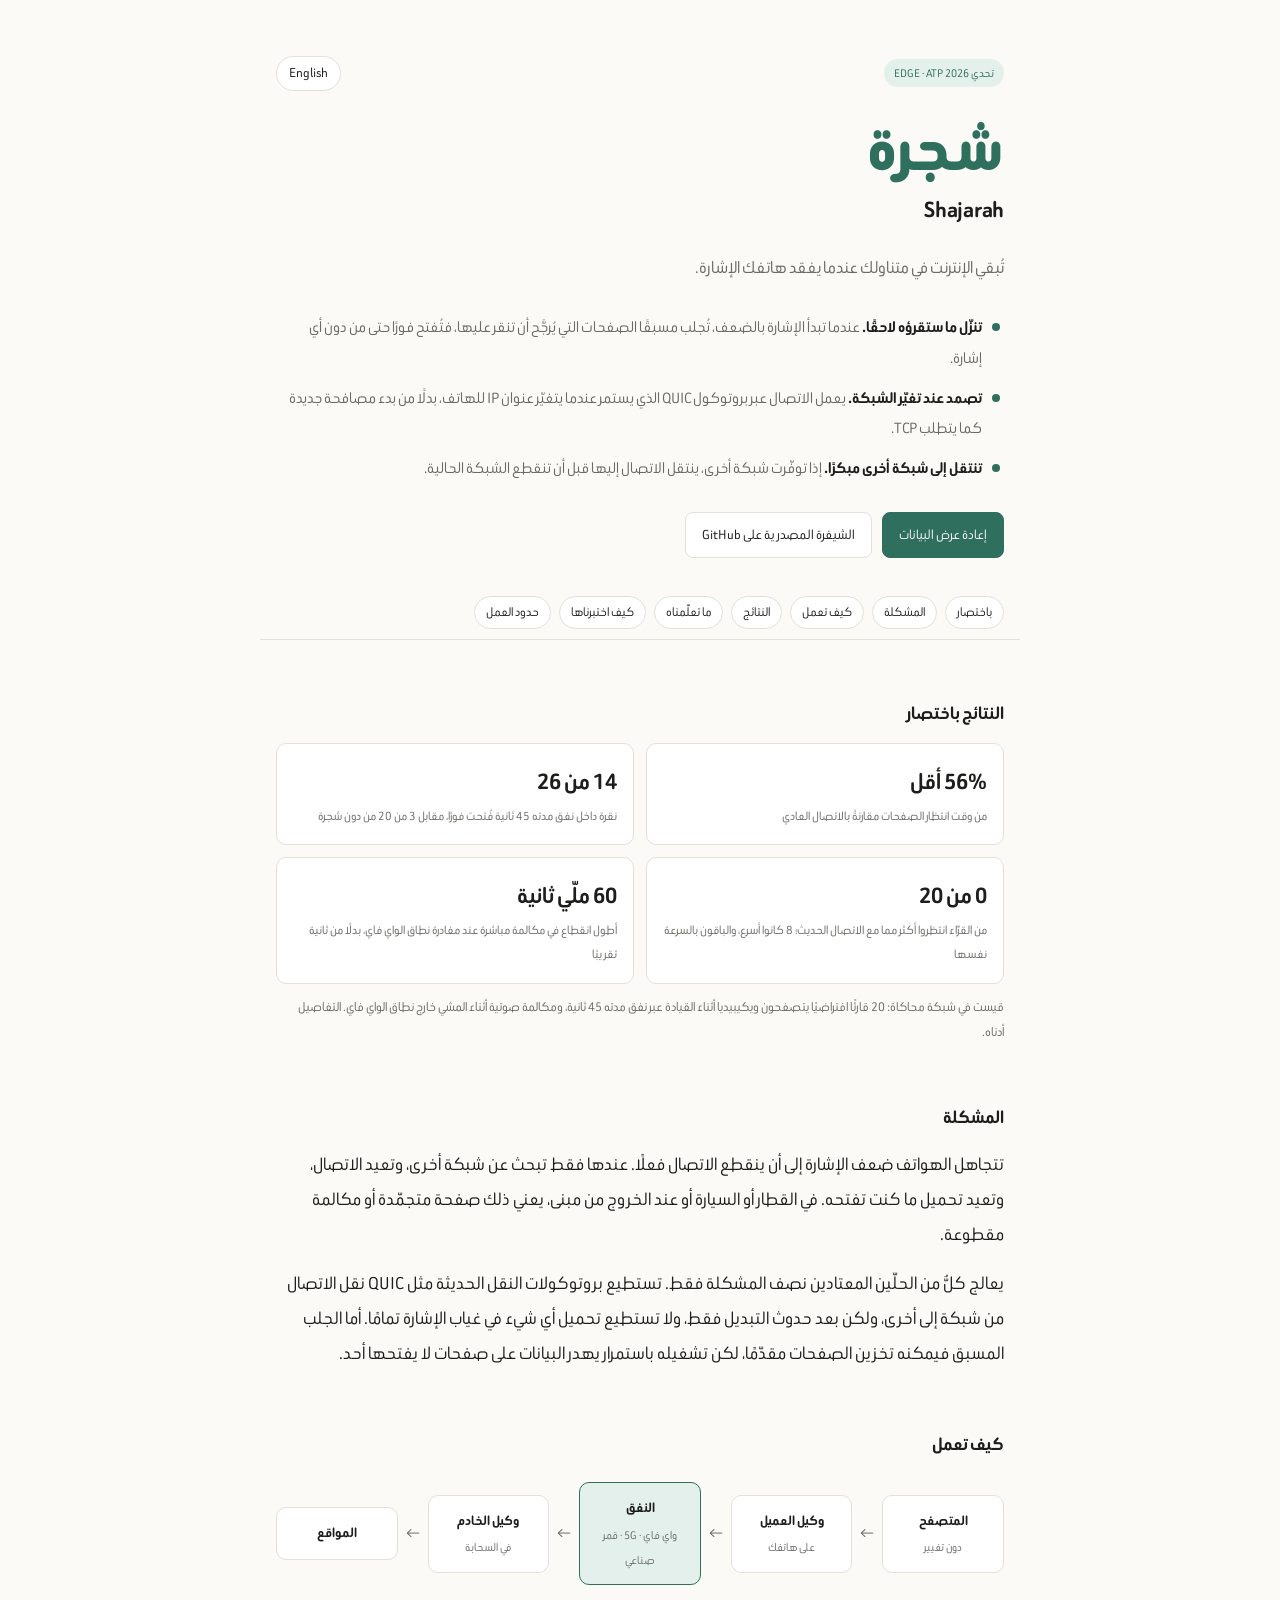
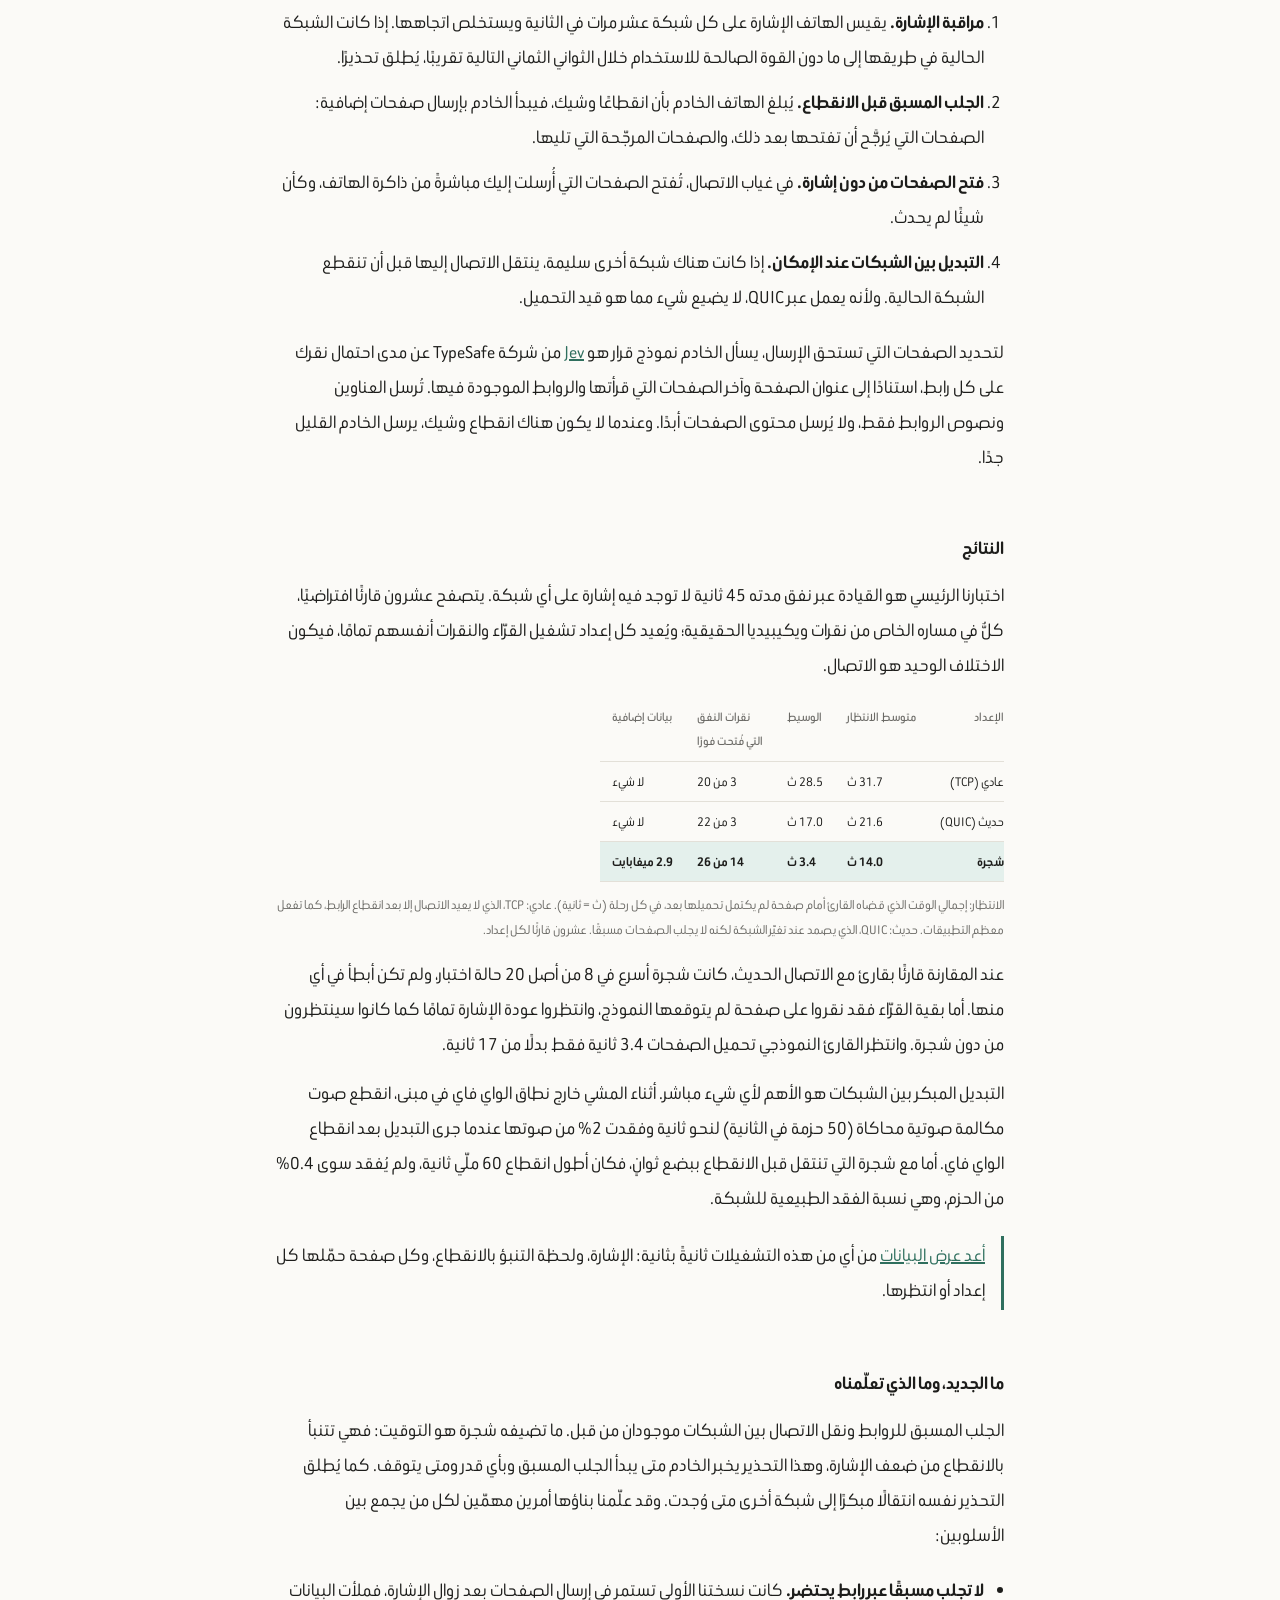
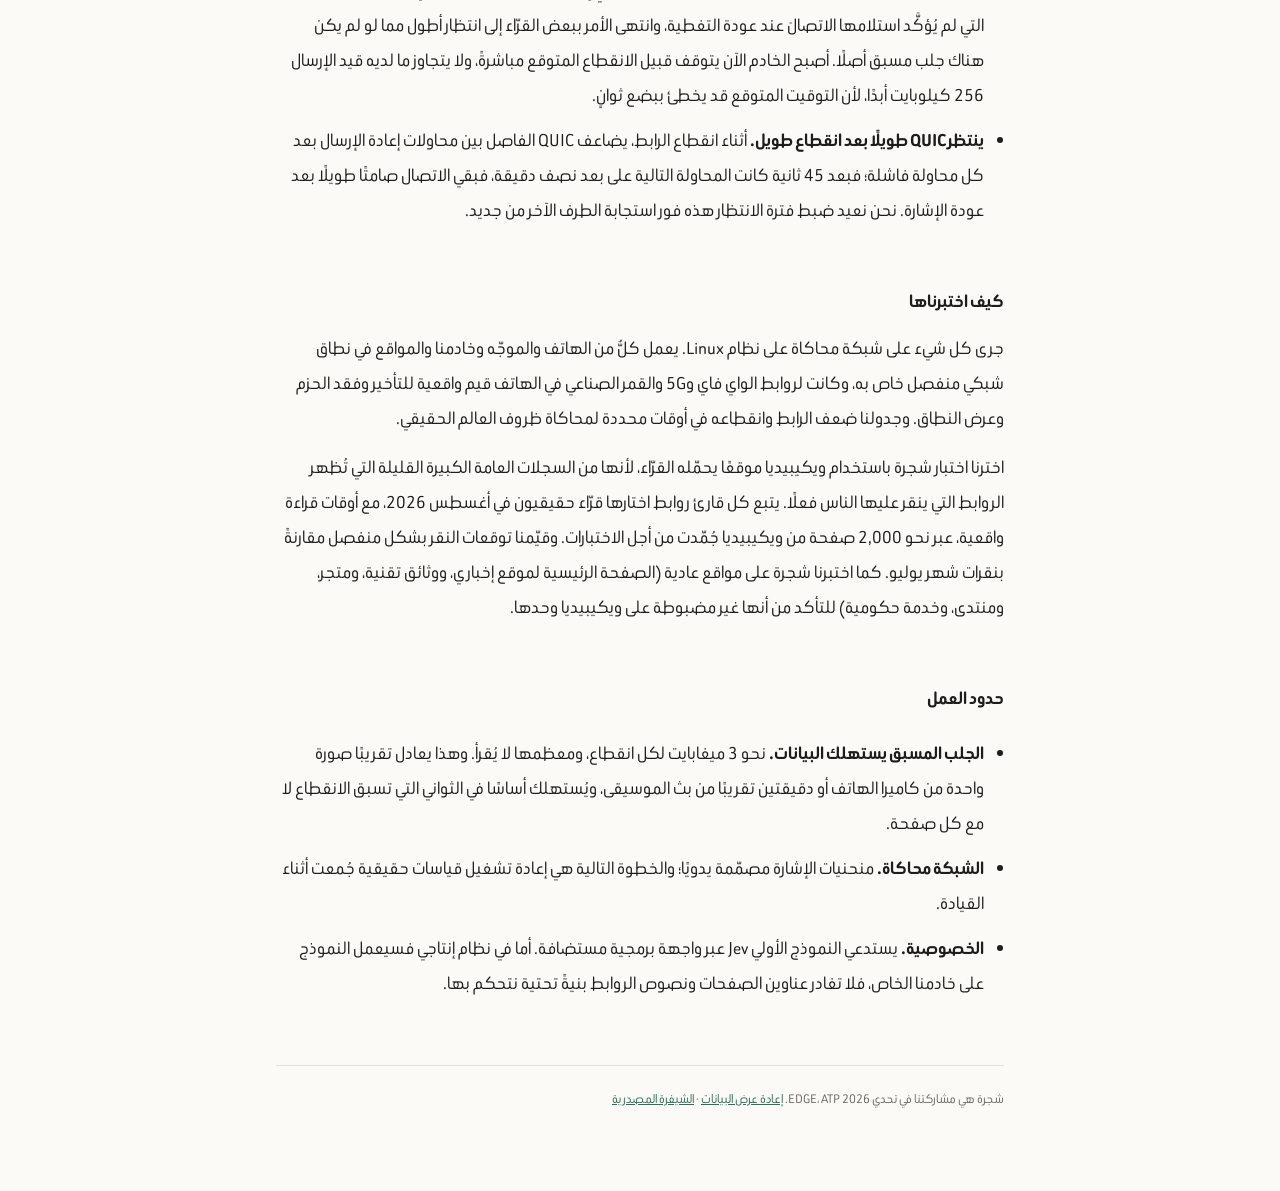
==== site/ar.html @ 7cc65a37 "Arabic site, five curated replay tests, clearer and steadier replay - Beiruti (Google Fonts) for the" ====
<!doctype html>
<html lang="ar" dir="rtl">
<head>
  <meta charset="utf-8">
  <meta name="viewport" content="width=device-width, initial-scale=1">
  <title>شجرة · Shajarah</title>
  <link rel="preconnect" href="https://fonts.googleapis.com">
  <link rel="preconnect" href="https://fonts.gstatic.com" crossorigin>
  <link href="https://fonts.googleapis.com/css2?family=Beiruti:wght@400;600;800&display=swap" rel="stylesheet">
  <link rel="alternate" hreflang="en" href="index.html">
  <meta name="description" content="تتنبأ شجرة بانقطاع الشبكة من ضعف الإشارة، وتنزّل مسبقًا الصفحات التي يُرجَّح أن تفتحها، فيستمر التصفح من دون إشارة. تحدي EDGE، ATP 2026.">
  <style>
    :root {
      color-scheme: light;
      --bg: #fbfaf7;
      --fg: #1d1d1b;
      --muted: #6b6a66;
      --line: #e3e0d8;
      --card: #ffffff;
      --accent: #2f6f5e;
      --accent-soft: #e4f0ec;
    }
    @media (prefers-color-scheme: dark) {
      :root {
        color-scheme: dark;
        --bg: #161615;
        --fg: #ecebe6;
        --muted: #9d9b94;
        --line: #2e2d2a;
        --card: #1f1f1d;
        --accent: #7cc4ad;
        --accent-soft: #1f302b;
      }
    }
    * { box-sizing: border-box; }
    body {
      margin: 0;
      background: var(--bg);
      color: var(--fg);
      font: 20px/1.75 "Beiruti", "Noto Naskh Arabic", system-ui, sans-serif;
    }
    main { max-width: 760px; margin: 0 auto; padding: 56px 16px 80px; }
    h1 { font-size: 2.4rem; line-height: 1.15; margin: 0 0 12px; letter-spacing: -0.02em; }
    h1.wordmark { font-family: "Beiruti", "Noto Naskh Arabic", "Segoe UI", sans-serif; font-weight: 800;
                  font-size: 4.4rem; line-height: 1.1; letter-spacing: 0; margin: 0; color: var(--accent);
                  text-align: start; }
    .topbar { display: flex; justify-content: space-between; align-items: center; gap: 12px; margin-bottom: 20px; }
    .topbar .tag { margin-bottom: 0; }
    .lang { font-size: 0.95rem; text-decoration: none; border: 1px solid var(--line); border-radius: 999px;
            padding: 3px 12px; color: var(--fg); background: var(--card); }
    .lang:lang(ar) { font-family: "Beiruti", "Noto Naskh Arabic", sans-serif; font-size: 1.05rem; }
    .subtitle { font-size: 1.6rem; font-weight: 650; letter-spacing: -0.01em; margin: 0 0 18px; }
    ul.key { list-style: none; padding: 0; margin: 0 0 28px; }
    ul.key li { position: relative; padding-inline-start: 22px; margin-bottom: 10px; color: var(--muted); font-size: 1.08rem; }
    ul.key li::before { content: ""; position: absolute; inset-inline-start: 4px; top: 0.62em; width: 8px; height: 8px;
                        border-radius: 50%; background: var(--accent); }
    ul.key b { color: var(--fg); }
    h2 { font-size: 1.25rem; margin: 56px 0 12px; }
    p { margin: 0 0 14px; }
    .lede { font-size: 1.2rem; color: var(--muted); margin-bottom: 28px; }
    .tag { display: inline-block; font-size: 0.8rem; color: var(--accent); background: var(--accent-soft);
           padding: 3px 10px; border-radius: 999px; margin-bottom: 20px; }
    a { color: var(--accent); }
    .links { display: flex; flex-wrap: wrap; gap: 10px; }
    .btn { display: inline-block; padding: 9px 16px; border-radius: 8px; border: 1px solid var(--line);
           background: var(--card); color: var(--fg); text-decoration: none; font-size: 0.95rem; }
    .btn.primary { background: var(--accent); border-color: var(--accent); color: var(--bg); }

    /* How it works: a row of boxes that stacks on phones */
    .flow { display: flex; align-items: center; gap: 8px; margin: 20px 0 8px; }
    .node { flex: 1; background: var(--card); border: 1px solid var(--line); border-radius: 10px;
            padding: 12px; text-align: center; font-size: 0.9rem; }
    .node b { display: block; font-size: 0.95rem; }
    .node span { color: var(--muted); font-size: 0.8rem; }
    .node.tunnel { border-color: var(--accent); background: var(--accent-soft); }
    .arrow { color: var(--muted); }
    @media (max-width: 600px) {
      .flow { flex-direction: column; align-items: stretch; }
      .arrow { text-align: center; transform: rotate(90deg); }
    }

    ol.steps { padding-inline-start: 20px; }
    ol.steps li { margin-bottom: 10px; }

    figure { margin: 20px 0; }
    figure img, video { width: 100%; border-radius: 10px; border: 1px solid var(--line); }
    figcaption { color: var(--muted); font-size: 0.9rem; margin-top: 6px; }
    .grid { display: grid; grid-template-columns: repeat(auto-fit, minmax(280px, 1fr)); gap: 12px; }
    .stat { background: var(--card); border: 1px solid var(--line); border-radius: 10px; padding: 16px; }
    .stat .num { font-size: 1.6rem; font-weight: 650; }
    .stat .label { color: var(--muted); font-size: 0.85rem; }
    .stat .num { font-variant-numeric: tabular-nums; }
    .caption { color: var(--muted); font-size: 0.9rem; margin-top: 10px; }
    .table-wrap { overflow-x: auto; margin: 16px 0 6px; }
    table { border-collapse: collapse; width: auto; font-size: 0.9rem; font-variant-numeric: tabular-nums; }
    th, td { text-align: start; padding: 7px 12px; border-bottom: 1px solid var(--line); vertical-align: top; }
    th:first-child, td:first-child { padding-inline-start: 0; }
    th { color: var(--muted); font-weight: 500; font-size: 0.85rem; }
    td.num, th.num { text-align: end; white-space: nowrap; }
    tr.ours td { font-weight: 650; background: var(--accent-soft); }
    ul.points { padding-inline-start: 20px; }
    ul.points li { margin-bottom: 10px; }
    .callout { border-inline-start: 3px solid var(--accent); padding-block: 2px; padding-inline: 16px 0; margin: 20px 0; }
    /* Section links: stick to the top while scrolling. */
    nav.toc { position: sticky; top: env(safe-area-inset-top, 0px); z-index: 5; background: var(--bg);
              margin: 28px -16px 0; padding: 10px 16px; border-bottom: 1px solid var(--line);
              display: flex; flex-wrap: wrap; gap: 6px 8px; font-size: 0.88rem; }
    nav.toc a { text-decoration: none; color: var(--fg); border: 1px solid var(--line); border-radius: 999px;
                padding: 3px 11px; background: var(--card); white-space: nowrap; }
    nav.toc a:hover { border-color: var(--accent); color: var(--accent); }
    h2 { scroll-margin-top: 110px; }
    footer { margin-top: 64px; padding-top: 20px; border-top: 1px solid var(--line);
             color: var(--muted); font-size: 0.9rem; }
  </style>
</head>
<body>
<main>
  <div class="topbar">
    <span class="tag">تحدي EDGE · ATP 2026</span>
    <a class="lang" href="index.html" lang="en" hreflang="en">English</a>
  </div>
  <h1 class="wordmark">شجرة</h1>
  <p class="subtitle"><span lang="en" dir="ltr">Shajarah</span></p>
  <p class="lede">تُبقي الإنترنت في متناولك عندما يفقد هاتفك الإشارة.</p>
  <ul class="key">
    <li><b>تنزّل ما ستقرؤه لاحقًا.</b> عندما تبدأ الإشارة بالضعف، تُجلب مسبقًا الصفحات التي يُرجَّح أن تنقر عليها، فتُفتح فورًا حتى من دون أي إشارة.</li>
    <li><b>تصمد عند تغيّر الشبكة.</b> يعمل الاتصال عبر بروتوكول QUIC الذي يستمر عندما يتغيّر عنوان IP للهاتف، بدلًا من بدء مصافحة جديدة كما يتطلب TCP.</li>
    <li><b>تنتقل إلى شبكة أخرى مبكرًا.</b> إذا توفّرت شبكة أخرى، ينتقل الاتصال إليها قبل أن تنقطع الشبكة الحالية.</li>
  </ul>
  <div class="links">
    <a class="btn primary" href="replay-ar.html">إعادة عرض البيانات</a>
    <a class="btn" href="https://github.com/a-meriac/Shajarah">الشيفرة المصدرية على GitHub</a>
  </div>
  <nav class="toc" aria-label="أقسام الصفحة">
    <a href="#glance">باختصار</a>
    <a href="#problem">المشكلة</a>
    <a href="#how">كيف تعمل</a>
    <a href="#results">النتائج</a>
    <a href="#learned">ما تعلّمناه</a>
    <a href="#testing">كيف اختبرناها</a>
    <a href="#limits">حدود العمل</a>
  </nav>

  <h2 id="glance">النتائج باختصار</h2>
  <div class="grid">
    <div class="stat"><div class="num">56% أقل</div><div class="label">من وقت انتظار الصفحات مقارنةً بالاتصال العادي</div></div>
    <div class="stat"><div class="num">14 من 26</div><div class="label">نقرة داخل نفق مدته 45 ثانية فُتحت فورًا، مقابل 3 من 20 من دون شجرة</div></div>
    <div class="stat"><div class="num">0 من 20</div><div class="label">من القرّاء انتظروا أكثر مما مع الاتصال الحديث؛ 8 كانوا أسرع، والباقون بالسرعة نفسها</div></div>
    <div class="stat"><div class="num">60 ملّي ثانية</div><div class="label">أطول انقطاع في مكالمة مباشرة عند مغادرة نطاق الواي فاي، بدلًا من ثانية تقريبًا</div></div>
  </div>
  <p class="caption">
    قيست في شبكة محاكاة: 20 قارئًا افتراضيًا يتصفحون ويكيبيديا أثناء القيادة عبر نفق مدته 45 ثانية،
    ومكالمة صوتية أثناء المشي خارج نطاق الواي فاي. التفاصيل أدناه.
  </p>

  <h2 id="problem">المشكلة</h2>
  <p>
    تتجاهل الهواتف ضعف الإشارة إلى أن ينقطع الاتصال فعلًا. عندها فقط تبحث عن شبكة أخرى، وتعيد
    الاتصال، وتعيد تحميل ما كنت تفتحه. في القطار أو السيارة أو عند الخروج من مبنى، يعني ذلك صفحة
    متجمّدة أو مكالمة مقطوعة.
  </p>
  <p>
    يعالج كلٌّ من الحلّين المعتادين نصف المشكلة فقط. تستطيع بروتوكولات النقل الحديثة مثل QUIC نقل
    الاتصال من شبكة إلى أخرى، ولكن بعد حدوث التبديل فقط، ولا تستطيع تحميل أي شيء في غياب الإشارة
    تمامًا. أما الجلب المسبق فيمكنه تخزين الصفحات مقدّمًا، لكن تشغيله باستمرار يهدر البيانات على
    صفحات لا يفتحها أحد.
  </p>

  <h2 id="how">كيف تعمل</h2>
  <div class="flow" aria-label="من المتصفح إلى وكيل العميل، عبر نفق فوق الواي فاي أو 5G أو القمر الصناعي، إلى وكيل الخادم، ثم إلى المواقع">
    <div class="node"><b>المتصفح</b><span>دون تغيير</span></div>
    <div class="arrow">←</div>
    <div class="node"><b>وكيل العميل</b><span>على هاتفك</span></div>
    <div class="arrow">←</div>
    <div class="node tunnel"><b>النفق</b><span>واي فاي · 5G · قمر صناعي</span></div>
    <div class="arrow">←</div>
    <div class="node"><b>وكيل الخادم</b><span>في السحابة</span></div>
    <div class="arrow">←</div>
    <div class="node"><b>المواقع</b></div>
  </div>
  <ol class="steps">
    <li><b>مراقبة الإشارة.</b> يقيس الهاتف الإشارة على كل شبكة عشر مرات في الثانية ويستخلص اتجاهها. إذا كانت الشبكة الحالية في طريقها إلى ما دون القوة الصالحة للاستخدام خلال الثواني الثماني التالية تقريبًا، يُطلق تحذيرًا.</li>
    <li><b>الجلب المسبق قبل الانقطاع.</b> يُبلغ الهاتف الخادم بأن انقطاعًا وشيك، فيبدأ الخادم بإرسال صفحات إضافية: الصفحات التي يُرجَّح أن تفتحها بعد ذلك، والصفحات المرجّحة التي تليها.</li>
    <li><b>فتح الصفحات من دون إشارة.</b> في غياب الاتصال، تُفتح الصفحات التي أُرسلت إليك مباشرةً من ذاكرة الهاتف، وكأن شيئًا لم يحدث.</li>
    <li><b>التبديل بين الشبكات عند الإمكان.</b> إذا كانت هناك شبكة أخرى سليمة، ينتقل الاتصال إليها قبل أن تنقطع الشبكة الحالية. ولأنه يعمل عبر QUIC، لا يضيع شيء مما هو قيد التحميل.</li>
  </ol>
  <p>
    لتحديد الصفحات التي تستحق الإرسال، يسأل الخادم نموذج قرار هو
    <a href="https://openrouter.ai/docs/guides/community/jev">Jev</a> من شركة TypeSafe عن مدى
    احتمال نقرك على كل رابط، استنادًا إلى عنوان الصفحة وآخر الصفحات التي قرأتها والروابط الموجودة
    فيها. تُرسل العناوين ونصوص الروابط فقط، ولا يُرسل محتوى الصفحات أبدًا. وعندما لا يكون هناك
    انقطاع وشيك، يرسل الخادم القليل جدًا.
  </p>

  <h2 id="results">النتائج</h2>
  <p>
    اختبارنا الرئيسي هو القيادة عبر نفق مدته 45 ثانية لا توجد فيه إشارة على أي شبكة. يتصفح عشرون
    قارئًا افتراضيًا، كلٌّ في مساره الخاص من نقرات ويكيبيديا الحقيقية؛ ويُعيد كل إعداد تشغيل القرّاء
    والنقرات أنفسهم تمامًا، فيكون الاختلاف الوحيد هو الاتصال.
  </p>
  <div class="table-wrap">
    <table>
      <thead>
        <tr><th>الإعداد</th><th class="num">متوسط الانتظار</th><th class="num">الوسيط</th><th class="num">نقرات النفق<br>التي فُتحت فورًا</th><th class="num">بيانات إضافية</th></tr>
      </thead>
      <tbody>
        <tr><td>عادي (TCP)</td><td class="num">31.7 ث</td><td class="num">28.5 ث</td><td class="num">3 من 20</td><td class="num">لا شيء</td></tr>
        <tr><td>حديث (QUIC)</td><td class="num">21.6 ث</td><td class="num">17.0 ث</td><td class="num">3 من 22</td><td class="num">لا شيء</td></tr>
        <tr class="ours"><td>شجرة</td><td class="num">14.0 ث</td><td class="num">3.4 ث</td><td class="num">14 من 26</td><td class="num">2.9 ميغابايت</td></tr>
      </tbody>
    </table>
  </div>
  <p class="caption">
    الانتظار: إجمالي الوقت الذي قضاه القارئ أمام صفحة لم يكتمل تحميلها بعد، في كل رحلة (ث = ثانية).
    عادي: TCP، الذي لا يعيد الاتصال إلا بعد انقطاع الرابط، كما تفعل معظم التطبيقات. حديث: QUIC،
    الذي يصمد عند تغيّر الشبكة لكنه لا يجلب الصفحات مسبقًا. عشرون قارئًا لكل إعداد.
  </p>
  <p>
    عند المقارنة قارئًا بقارئ مع الاتصال الحديث، كانت شجرة أسرع في 8 من أصل 20 حالة اختبار، ولم
    تكن أبطأ في أي منها. أما بقية القرّاء فقد نقروا على صفحة لم يتوقعها النموذج، وانتظروا عودة
    الإشارة تمامًا كما كانوا سينتظرون من دون شجرة. وانتظر القارئ النموذجي تحميل الصفحات 3.4 ثانية
    فقط بدلًا من 17 ثانية.
  </p>
  <p>
    التبديل المبكر بين الشبكات هو الأهم لأي شيء مباشر. أثناء المشي خارج نطاق الواي فاي في مبنى،
    انقطع صوت مكالمة صوتية محاكاة (50 حزمة في الثانية) لنحو ثانية وفقدت 2% من صوتها عندما جرى
    التبديل بعد انقطاع الواي فاي. أما مع شجرة التي تنتقل قبل الانقطاع ببضع ثوانٍ، فكان أطول انقطاع
    60 ملّي ثانية، ولم يُفقد سوى 0.4% من الحزم، وهي نسبة الفقد الطبيعية للشبكة.
  </p>
  <p class="callout">
    <a href="replay-ar.html">أعد عرض البيانات</a> من أي من هذه التشغيلات ثانيةً بثانية: الإشارة،
    ولحظة التنبؤ بالانقطاع، وكل صفحة حمّلها كل إعداد أو انتظرها.
  </p>

  <h2 id="learned">ما الجديد، وما الذي تعلّمناه</h2>
  <p>
    الجلب المسبق للروابط ونقل الاتصال بين الشبكات موجودان من قبل. ما تضيفه شجرة هو التوقيت: فهي
    تتنبأ بالانقطاع من ضعف الإشارة، وهذا التحذير يخبر الخادم متى يبدأ الجلب المسبق وبأي قدر ومتى
    يتوقف. كما يُطلق التحذير نفسه انتقالًا مبكرًا إلى شبكة أخرى متى وُجدت. وقد علّمنا بناؤها أمرين
    مهمّين لكل من يجمع بين الأسلوبين:
  </p>
  <ul class="points">
    <li><b>لا تجلب مسبقًا عبر رابط يحتضر.</b> كانت نسختنا الأولى تستمر في إرسال الصفحات بعد زوال الإشارة، فملأت البيانات التي لم يُؤكَّد استلامها الاتصالَ عند عودة التغطية، وانتهى الأمر ببعض القرّاء إلى انتظار أطول مما لو لم يكن هناك جلب مسبق أصلًا. أصبح الخادم الآن يتوقف قبيل الانقطاع المتوقع مباشرةً، ولا يتجاوز ما لديه قيد الإرسال 256 كيلوبايت أبدًا، لأن التوقيت المتوقع قد يخطئ ببضع ثوانٍ.</li>
    <li><b>ينتظر QUIC طويلًا بعد انقطاع طويل.</b> أثناء انقطاع الرابط، يضاعف QUIC الفاصل بين محاولات إعادة الإرسال بعد كل محاولة فاشلة؛ فبعد 45 ثانية كانت المحاولة التالية على بعد نصف دقيقة، فبقي الاتصال صامتًا طويلًا بعد عودة الإشارة. نحن نعيد ضبط فترة الانتظار هذه فور استجابة الطرف الآخر من جديد.</li>
  </ul>

  <h2 id="testing">كيف اختبرناها</h2>
  <p>
    جرى كل شيء على شبكة محاكاة على نظام Linux. يعمل كلٌّ من الهاتف والموجّه وخادمنا والمواقع في
    نطاق شبكي منفصل خاص به، وكانت لروابط الواي فاي و5G والقمر الصناعي في الهاتف قيم واقعية للتأخير
    وفقد الحزم وعرض النطاق. وجدولنا ضعف الرابط وانقطاعه في أوقات محددة لمحاكاة ظروف العالم الحقيقي.
  </p>
  <p>
    اخترنا اختبار شجرة باستخدام ويكيبيديا موقعًا يحمّله القرّاء، لأنها من السجلات العامة الكبيرة
    القليلة التي تُظهر الروابط التي ينقر عليها الناس فعلًا. يتبع كل قارئ روابط اختارها قرّاء حقيقيون
    في أغسطس 2026، مع أوقات قراءة واقعية، عبر نحو 2,000 صفحة من ويكيبيديا جُمّدت من أجل الاختبارات.
    وقيّمنا توقعات النقر بشكل منفصل مقارنةً بنقرات شهر يوليو. كما اختبرنا شجرة على مواقع عادية
    (الصفحة الرئيسية لموقع إخباري، ووثائق تقنية، ومتجر، ومنتدى، وخدمة حكومية) للتأكد من أنها غير
    مضبوطة على ويكيبيديا وحدها.
  </p>

  <h2 id="limits">حدود العمل</h2>
  <ul class="points">
    <li><b>الجلب المسبق يستهلك البيانات.</b> نحو 3 ميغابايت لكل انقطاع، ومعظمها لا يُقرأ. وهذا يعادل تقريبًا صورة واحدة من كاميرا الهاتف أو دقيقتين تقريبًا من بث الموسيقى، ويُستهلك أساسًا في الثواني التي تسبق الانقطاع لا مع كل صفحة.</li>
    <li><b>الشبكة محاكاة.</b> منحنيات الإشارة مصمّمة يدويًا؛ والخطوة التالية هي إعادة تشغيل قياسات حقيقية جُمعت أثناء القيادة.</li>
    <li><b>الخصوصية.</b> يستدعي النموذج الأولي Jev عبر واجهة برمجية مستضافة. أما في نظام إنتاجي فسيعمل النموذج على خادمنا الخاص، فلا تغادر عناوين الصفحات ونصوص الروابط بنيةً تحتية نتحكم بها.</li>
  </ul>

  <footer>
    شجرة هي مشاركتنا في تحدي EDGE، ATP 2026.
    <a href="replay-ar.html">إعادة عرض البيانات</a> ·
    <a href="https://github.com/a-meriac/Shajarah">الشيفرة المصدرية</a>
  </footer>
</main>
</body>
</html>
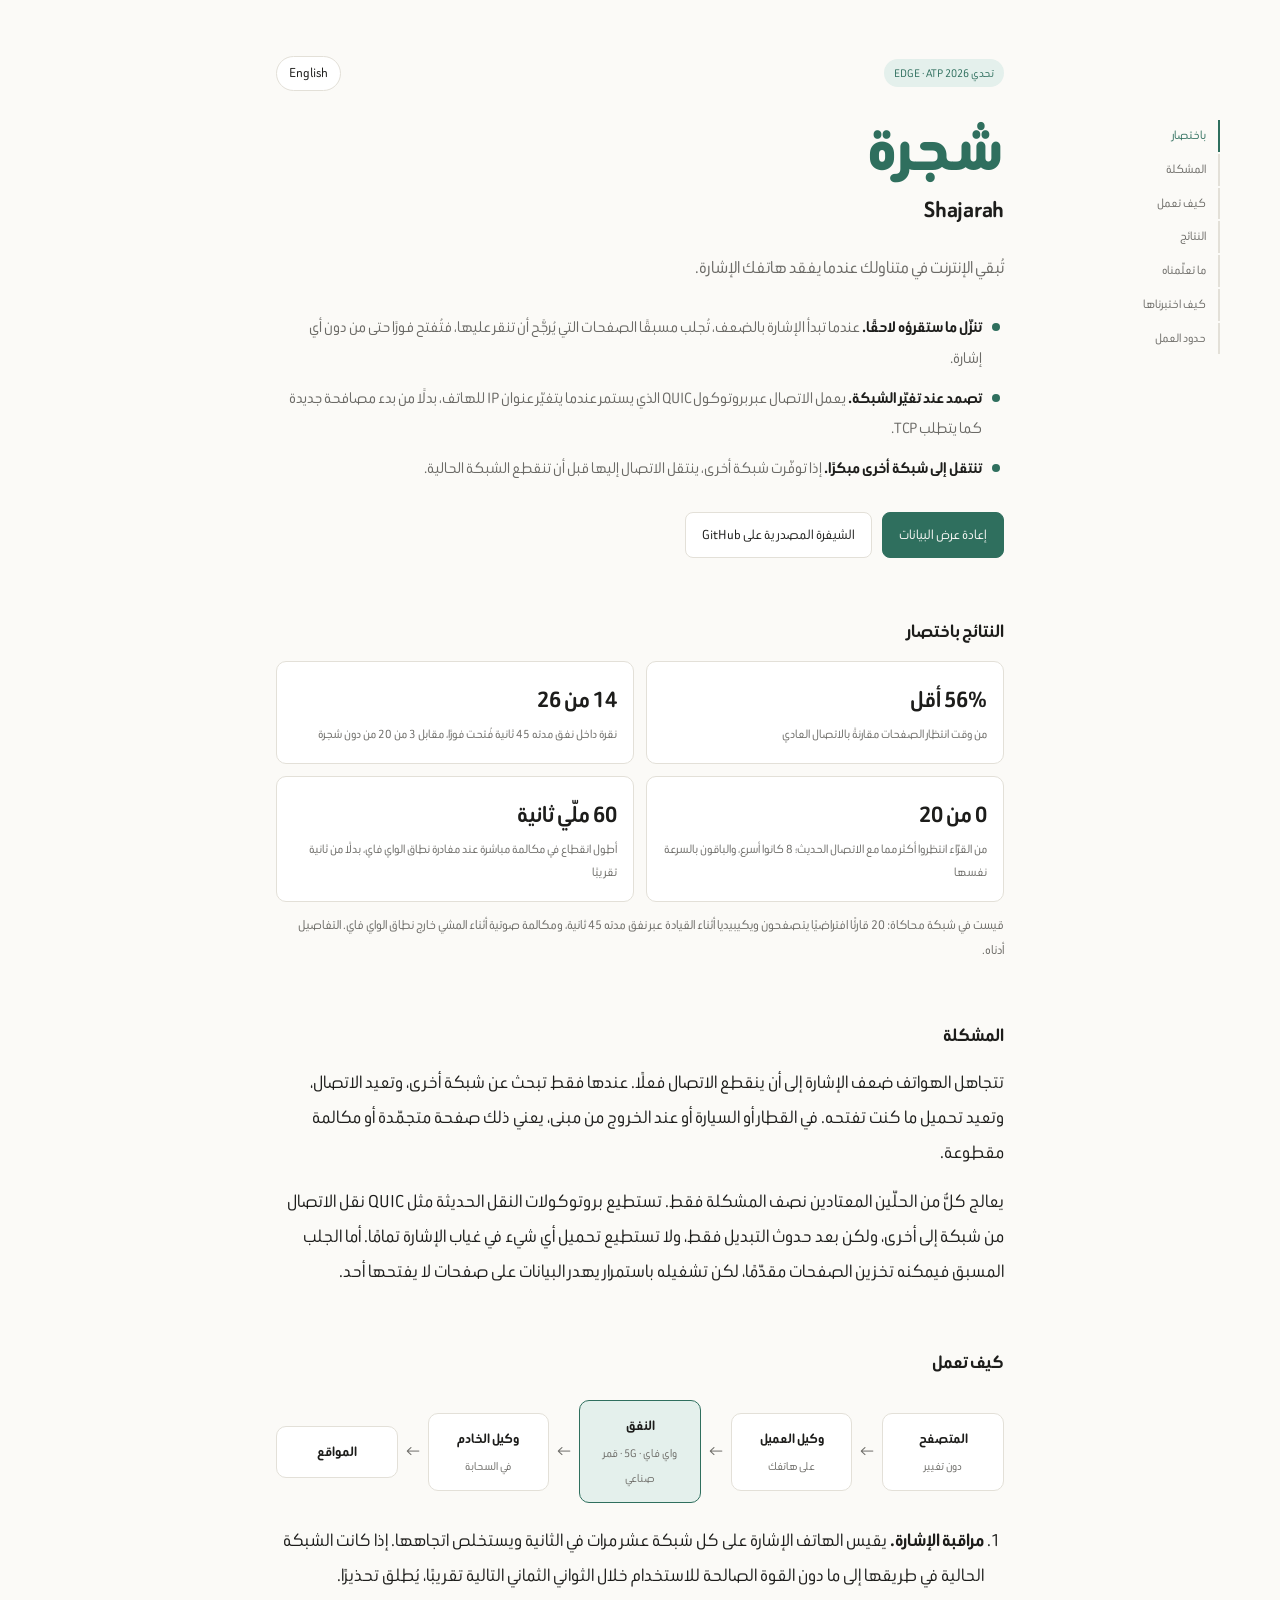
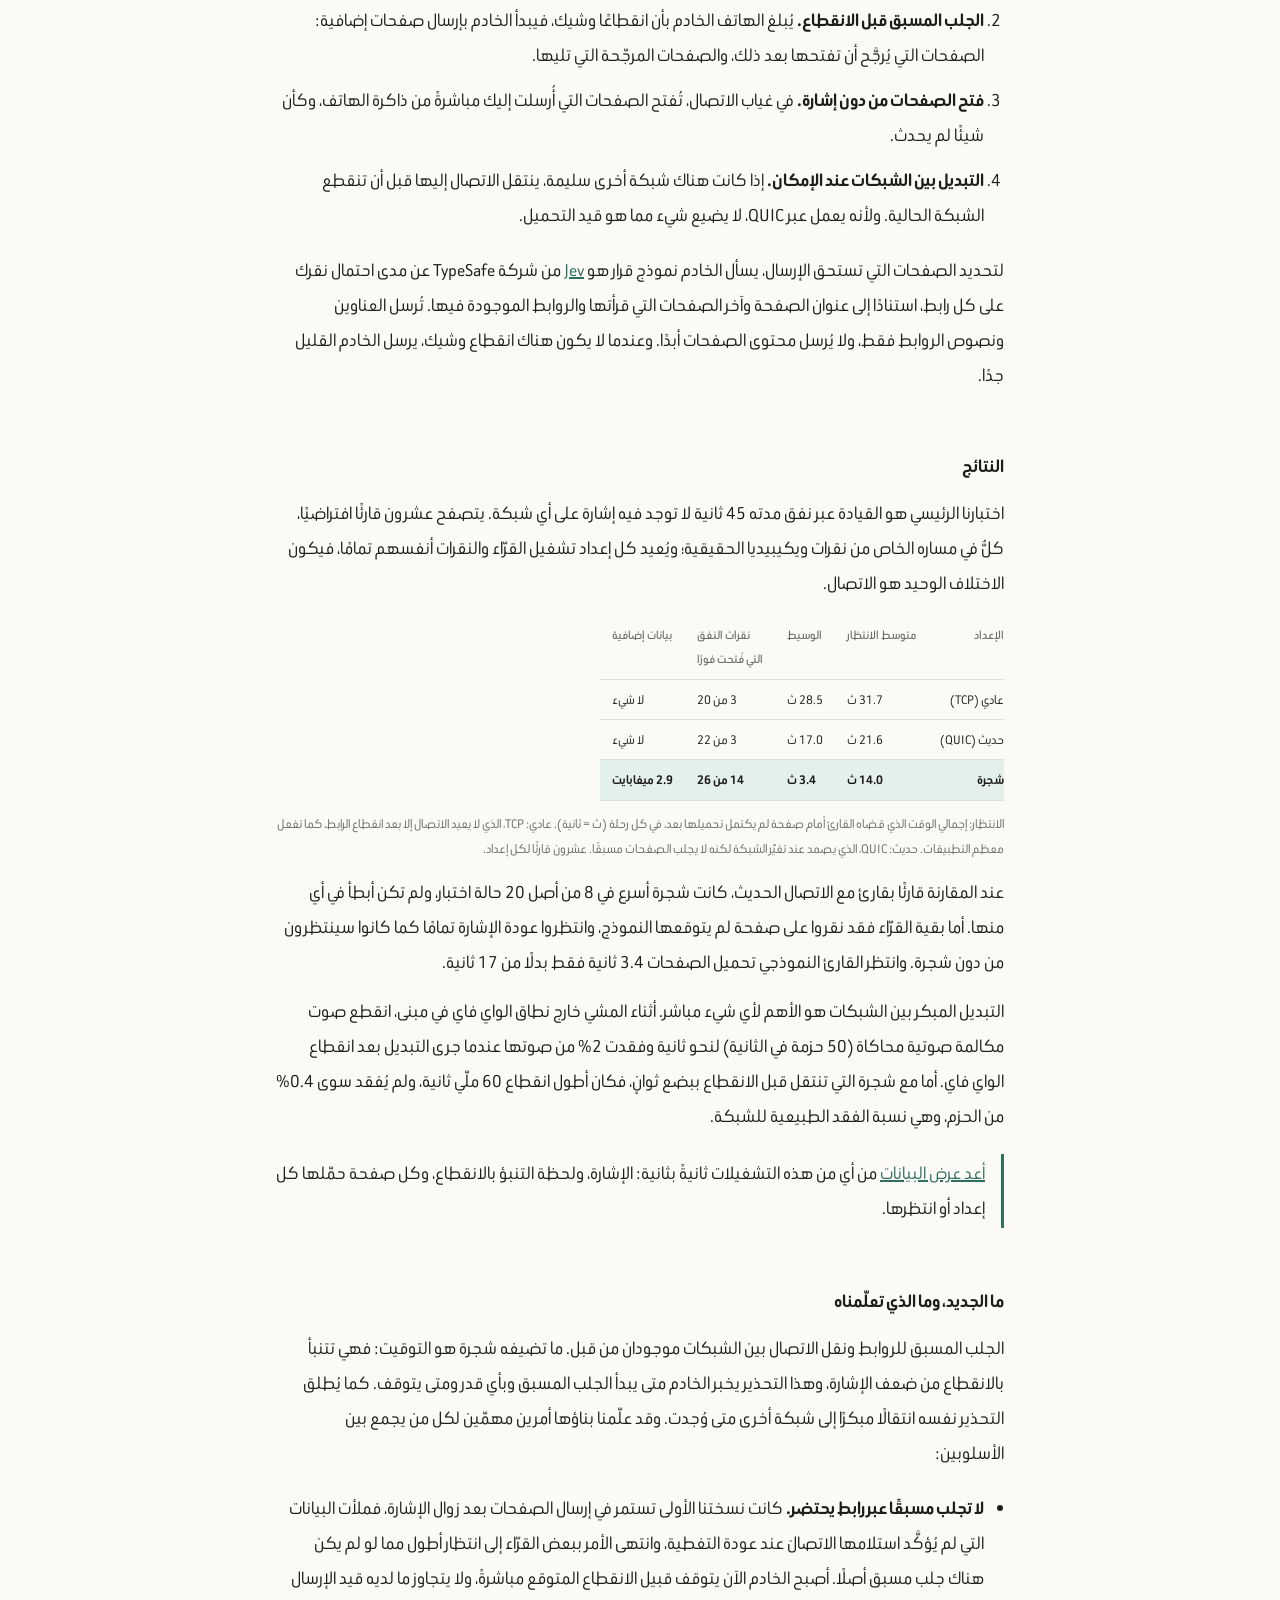
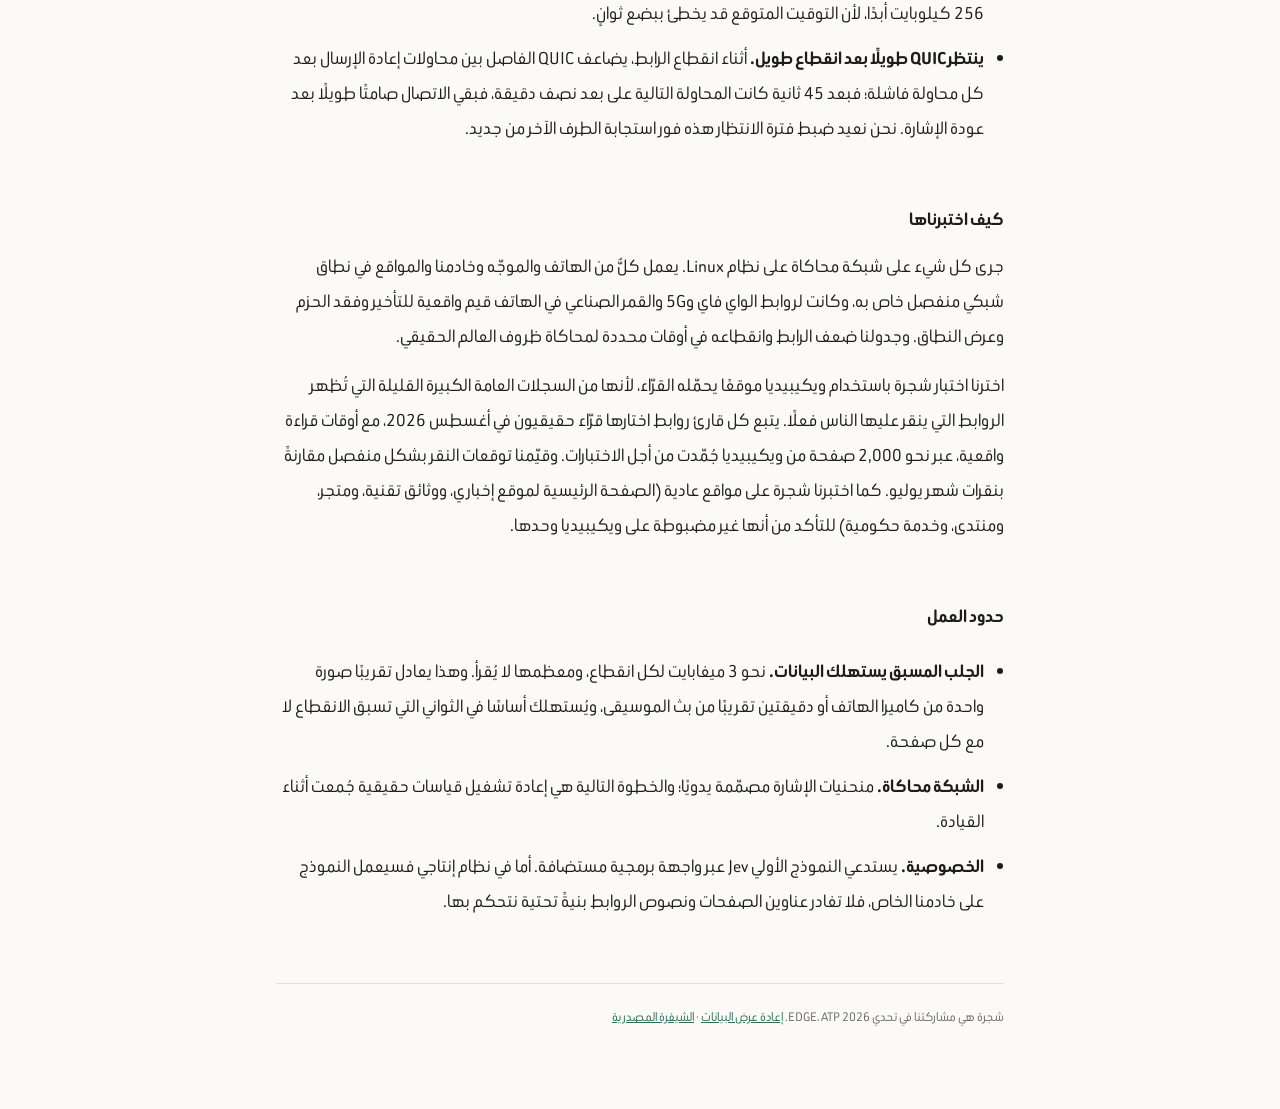
==== commit 910cde6e: "Replay: merge close prefetch bursts; quieter section links on home - Test 5 showed two prefetch burs" ====
--- a/site/ar.html
+++ b/site/ar.html
@@ -101,14 +101,27 @@
     ul.points { padding-inline-start: 20px; }
     ul.points li { margin-bottom: 10px; }
     .callout { border-inline-start: 3px solid var(--accent); padding-block: 2px; padding-inline: 16px 0; margin: 20px 0; }
-    /* Section links: stick to the top while scrolling. */
+    /* Section links. Wide screens: a quiet list in the margin beside the article that stays put
+       and marks the section being read. Narrow screens: one slim line at the top that scrolls
+       sideways instead of wrapping. */
     nav.toc { position: sticky; top: env(safe-area-inset-top, 0px); z-index: 5; background: var(--bg);
-              margin: 28px -16px 0; padding: 10px 16px; border-bottom: 1px solid var(--line);
-              display: flex; flex-wrap: wrap; gap: 6px 8px; font-size: 0.88rem; }
-    nav.toc a { text-decoration: none; color: var(--fg); border: 1px solid var(--line); border-radius: 999px;
-                padding: 3px 11px; background: var(--card); white-space: nowrap; }
-    nav.toc a:hover { border-color: var(--accent); color: var(--accent); }
-    h2 { scroll-margin-top: 110px; }
+              margin: 24px -16px 0; padding: 8px 16px; border-bottom: 1px solid var(--line);
+              display: flex; gap: 18px; overflow-x: auto; white-space: nowrap; scrollbar-width: none;
+              font-size: 0.88rem; }
+    nav.toc::-webkit-scrollbar { display: none; }
+    nav.toc a { text-decoration: none; color: var(--muted); padding: 2px 0; border-bottom: 2px solid transparent; }
+    nav.toc a:hover { color: var(--fg); }
+    nav.toc a.active { color: var(--accent); border-bottom-color: var(--accent); }
+    h2 { scroll-margin-top: 64px; }
+    @media (min-width: 1180px) {
+      nav.toc { position: fixed; top: 120px; inset-inline-start: calc(50% - 380px - 200px); width: 170px;
+                margin: 0; padding: 0; border: 0; background: none; flex-direction: column; gap: 2px;
+                overflow: visible; white-space: normal; font-size: 0.85rem; }
+      nav.toc a { padding: 4px 0 4px 12px; padding-inline: 12px 0; border-bottom: 0;
+                  border-inline-start: 2px solid var(--line); }
+      nav.toc a.active { border-inline-start-color: var(--accent); }
+      h2 { scroll-margin-top: 24px; }
+    }
     footer { margin-top: 64px; padding-top: 20px; border-top: 1px solid var(--line);
              color: var(--muted); font-size: 0.9rem; }
   </style>
@@ -272,5 +285,26 @@
     <a href="https://github.com/a-meriac/Shajarah">الشيفرة المصدرية</a>
   </footer>
 </main>
+<script>
+  // Mark the section being read in the section links.
+  (() => {
+    const links = [...document.querySelectorAll("nav.toc a")];
+    const byId = new Map(links.map((a) => [a.getAttribute("href").slice(1), a]));
+    const heads = [...byId.keys()].map((id) => document.getElementById(id)).filter(Boolean);
+    const mark = () => {
+      let current = heads[0];
+      for (const h of heads) if (h.getBoundingClientRect().top < innerHeight * 0.3) current = h;
+      const active = byId.get(current.id);
+      if (active.classList.contains("active")) return;
+      for (const a of links) a.classList.toggle("active", a === active);
+      // In the one-line bar on phones, keep the current section's link in view.
+      const nav = active.parentElement;
+      if (nav.scrollWidth > nav.clientWidth) active.scrollIntoView({ block: "nearest", inline: "center" });
+    };
+    addEventListener("scroll", mark, { passive: true });
+    addEventListener("resize", mark);
+    mark();
+  })();
+</script>
 </body>
 </html>
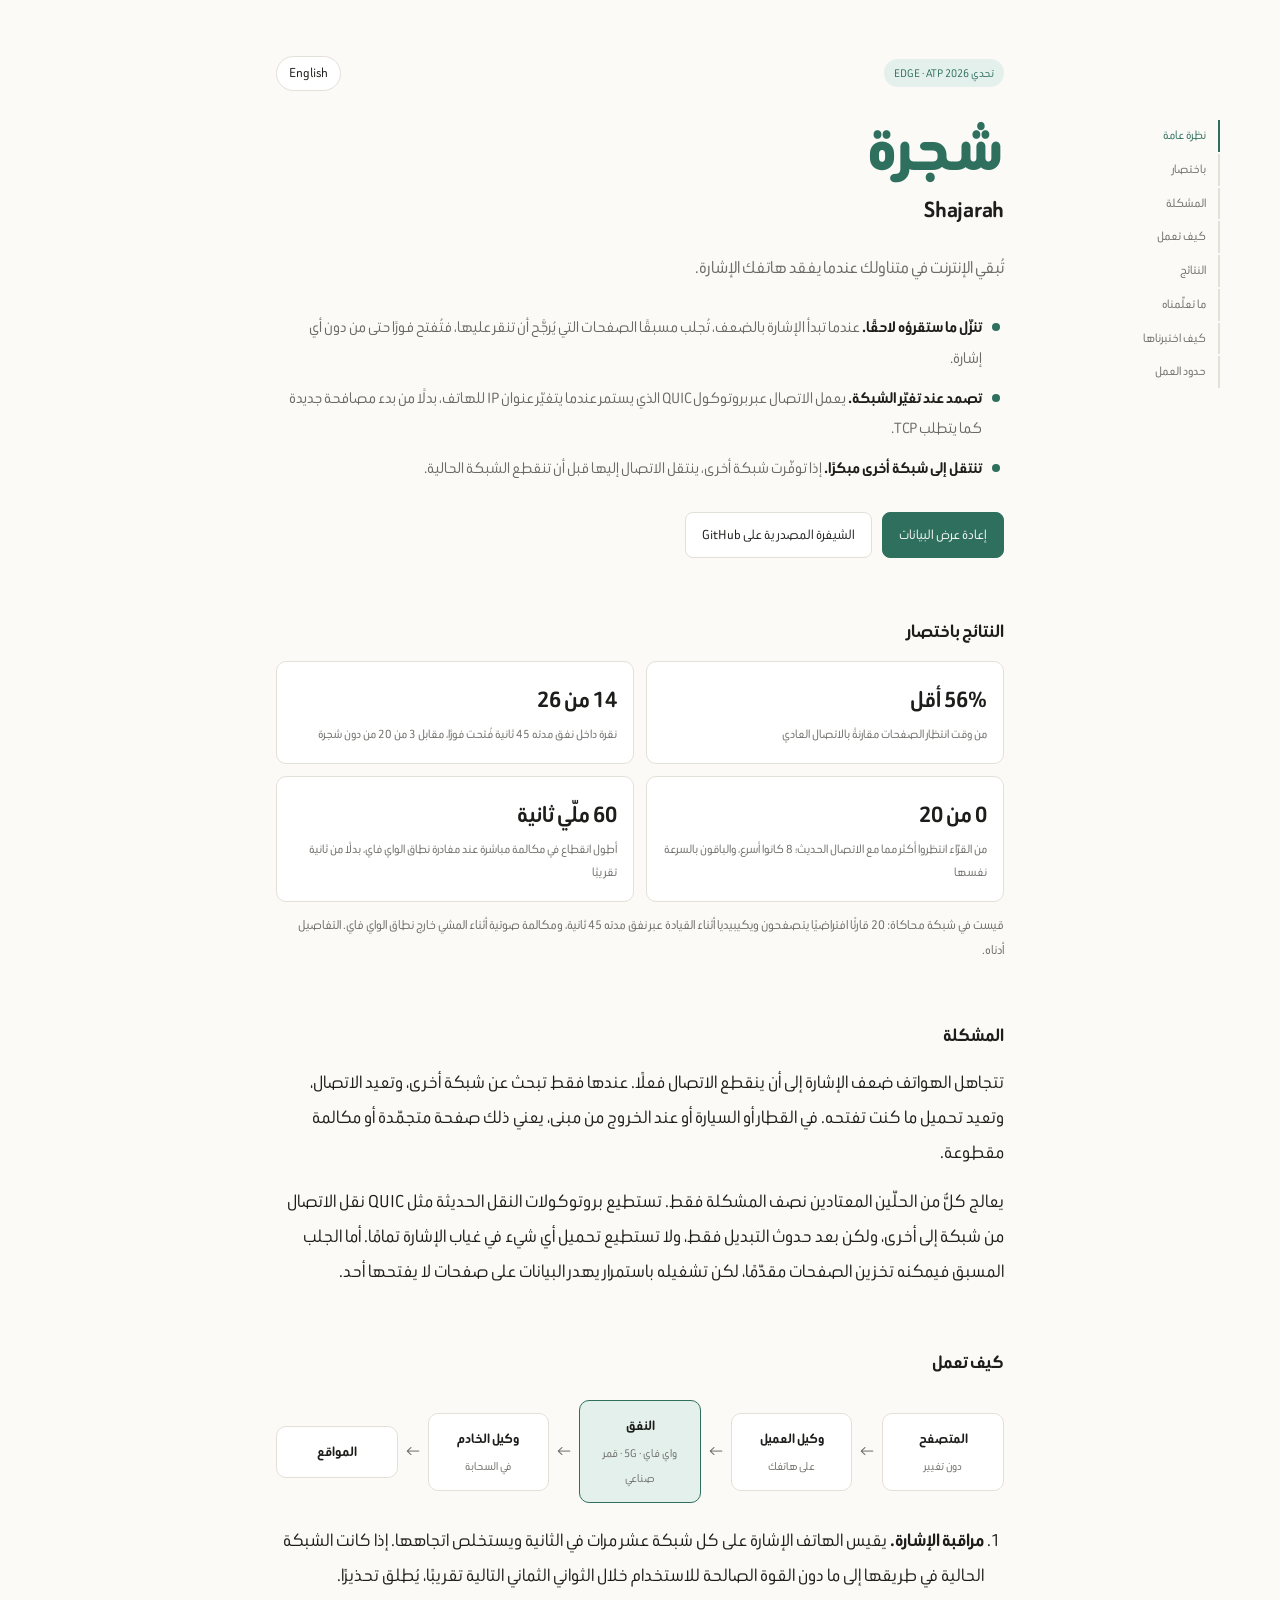
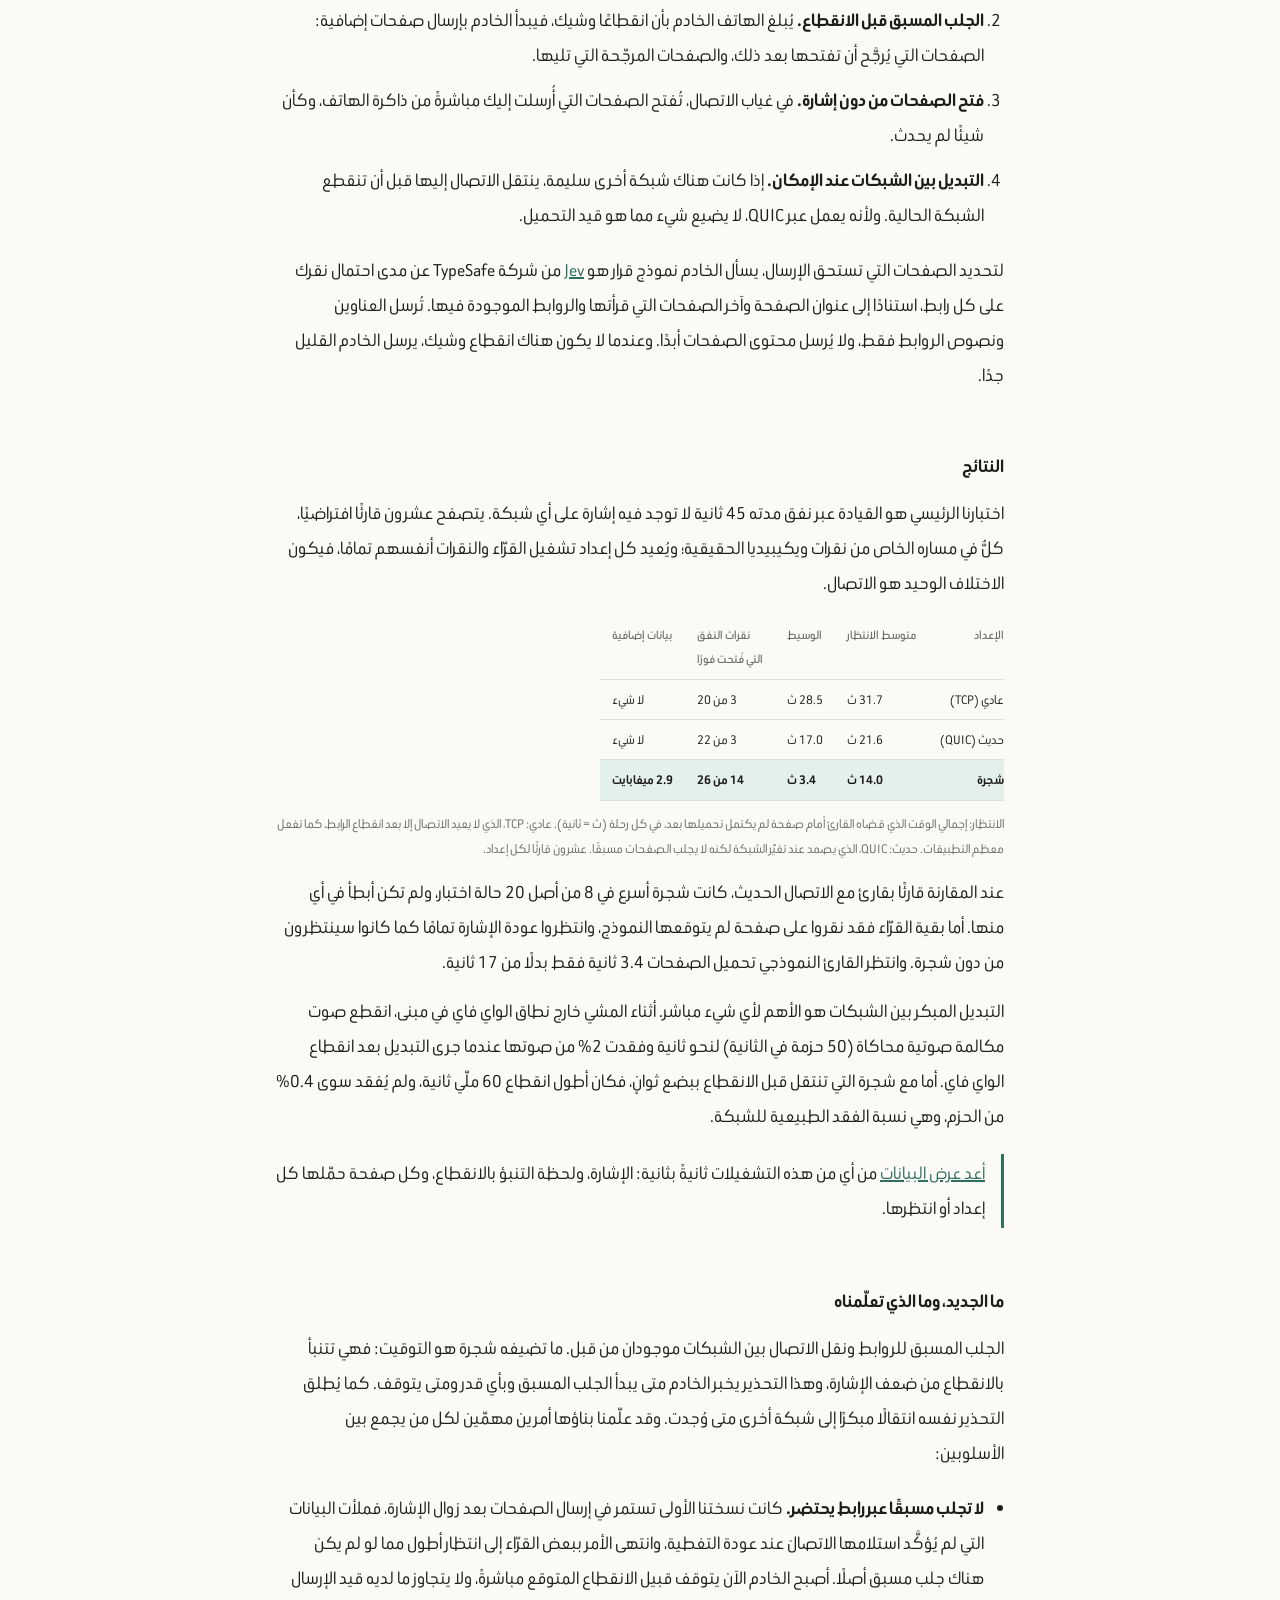
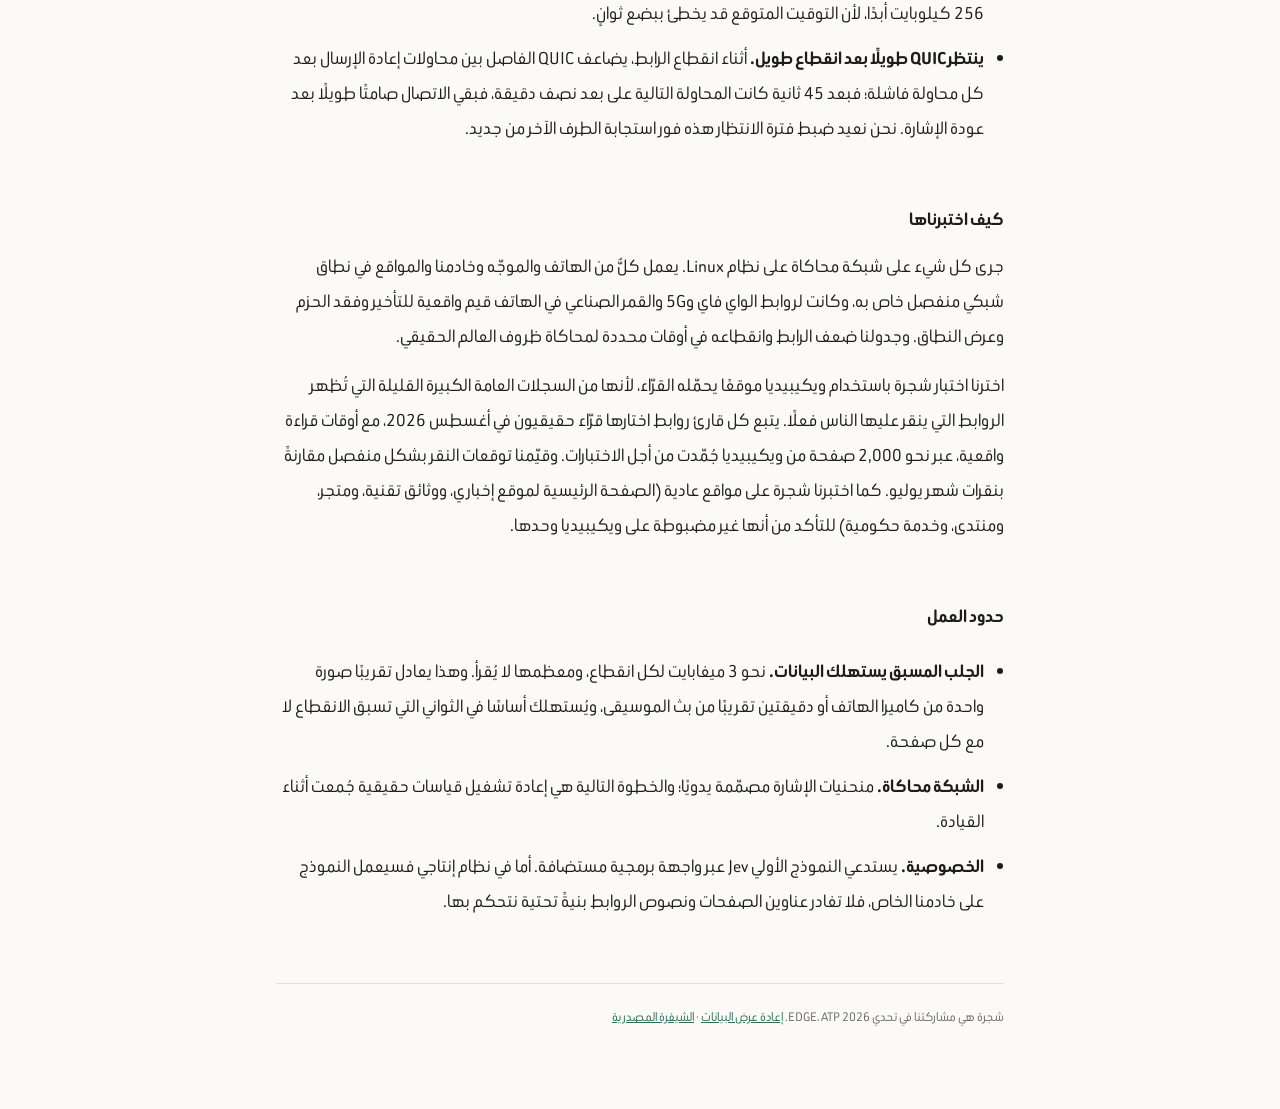
==== commit a7b4ac9f: "Home: Overview link at the top of the section list Co-Authored-By: Claude Opus 5.5 <noreply@anthropi" ====
--- a/site/ar.html
+++ b/site/ar.html
@@ -128,7 +128,7 @@
 </head>
 <body>
 <main>
-  <div class="topbar">
+  <div class="topbar" id="overview">
     <span class="tag">تحدي EDGE · ATP 2026</span>
     <a class="lang" href="index.html" lang="en" hreflang="en">English</a>
   </div>
@@ -145,6 +145,7 @@
     <a class="btn" href="https://github.com/a-meriac/Shajarah">الشيفرة المصدرية على GitHub</a>
   </div>
   <nav class="toc" aria-label="أقسام الصفحة">
+    <a href="#overview">نظرة عامة</a>
     <a href="#glance">باختصار</a>
     <a href="#problem">المشكلة</a>
     <a href="#how">كيف تعمل</a>
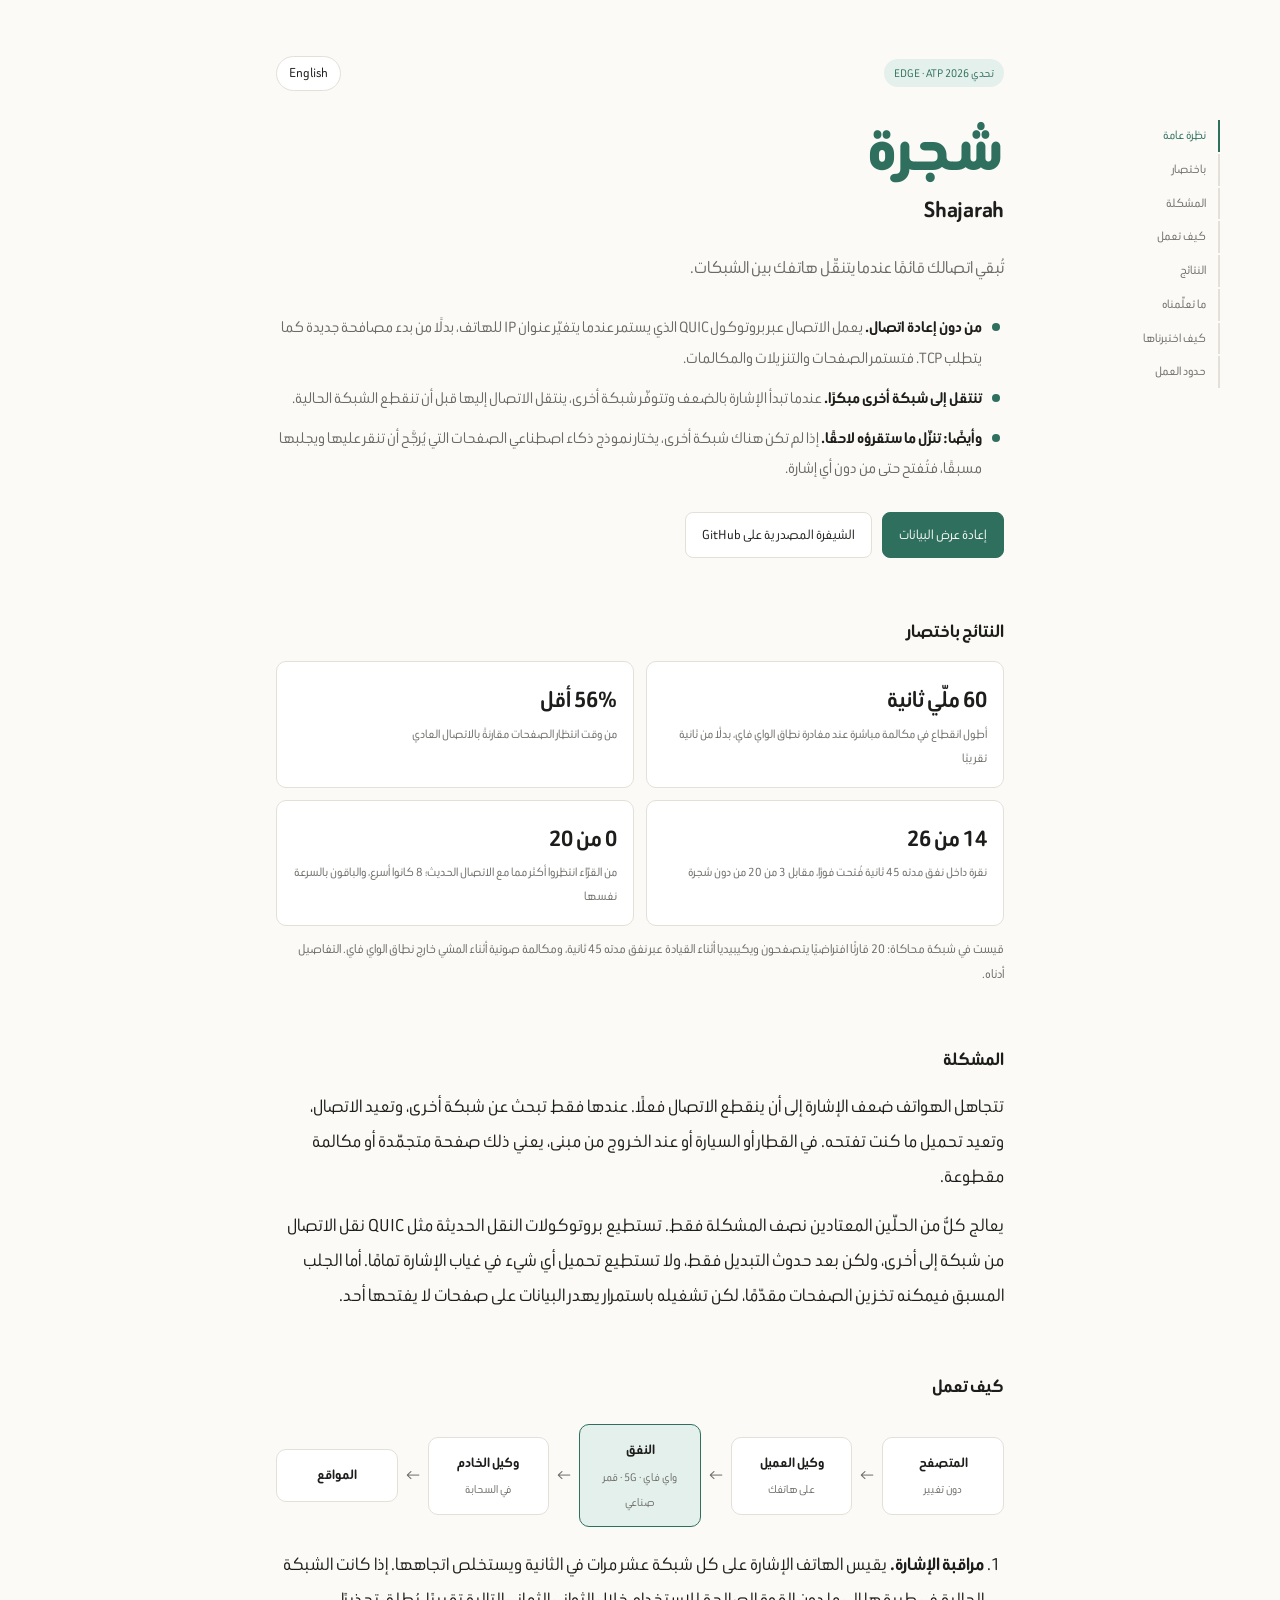
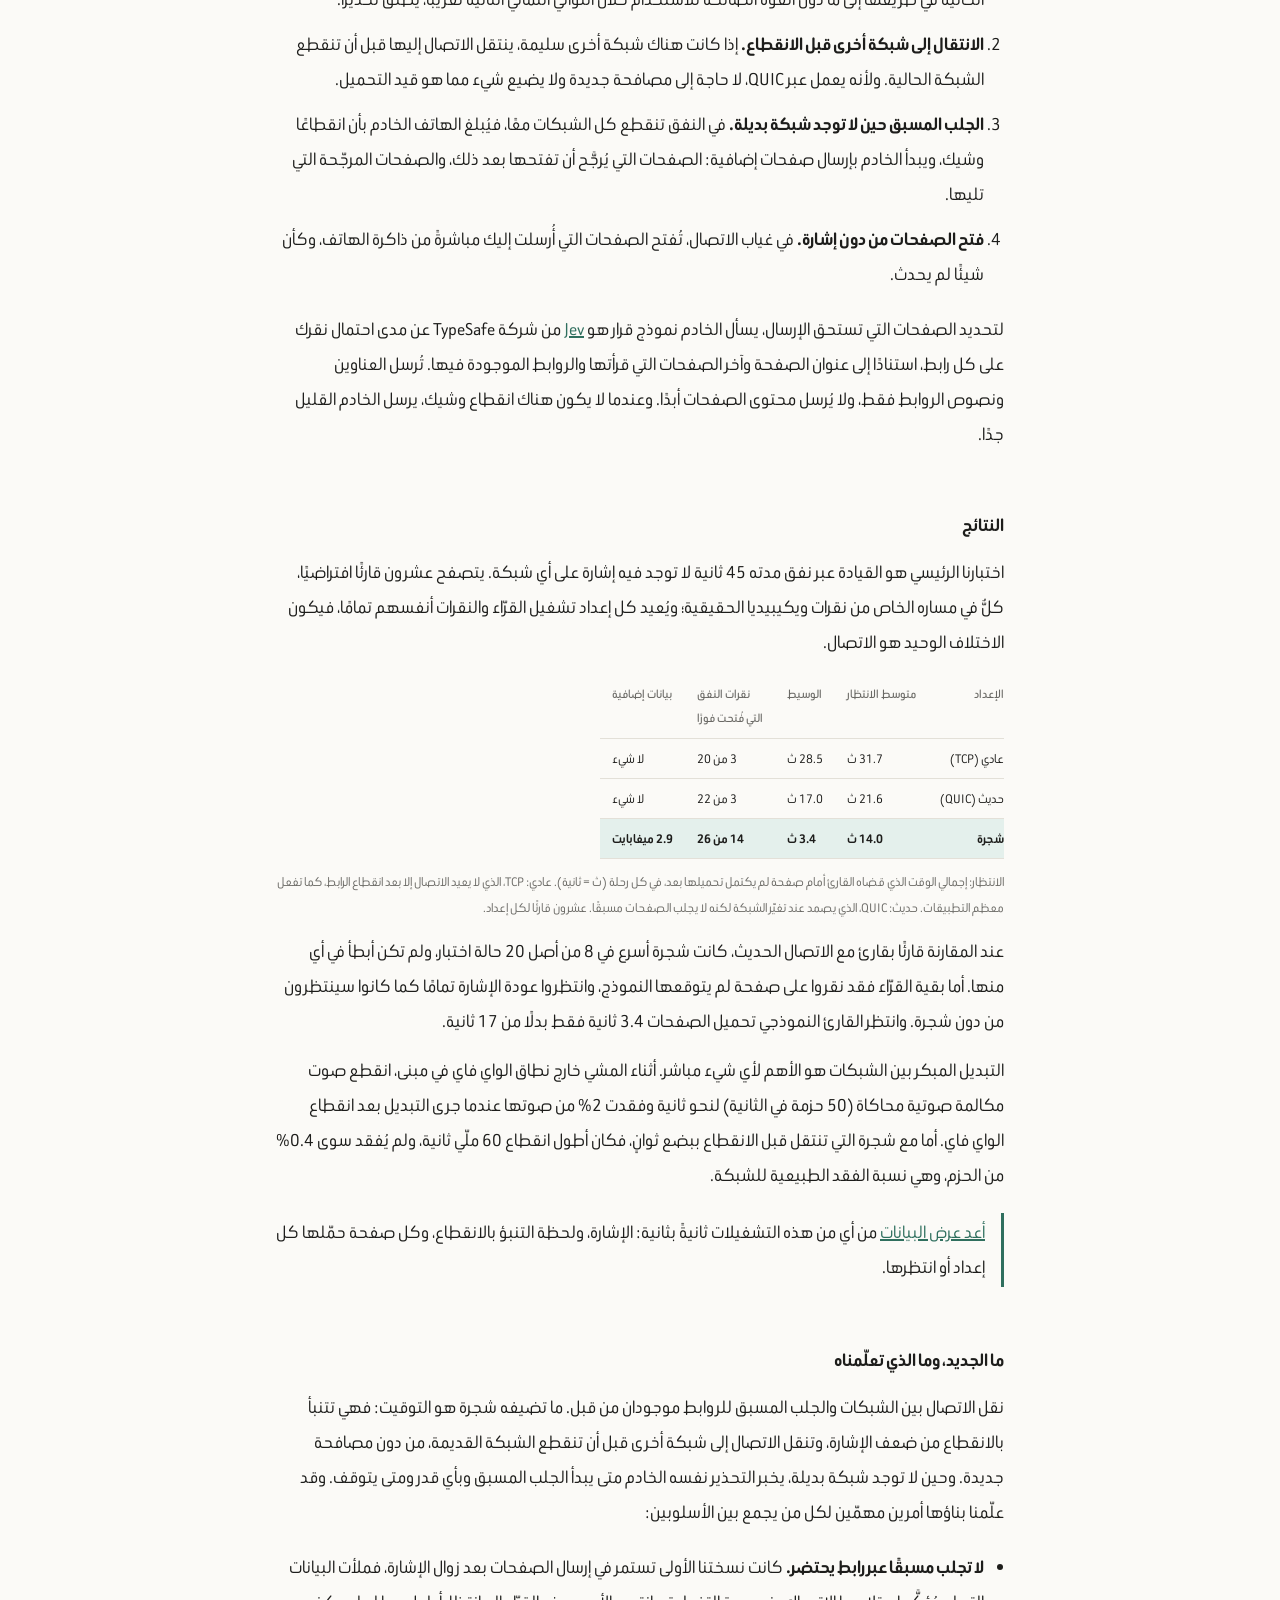
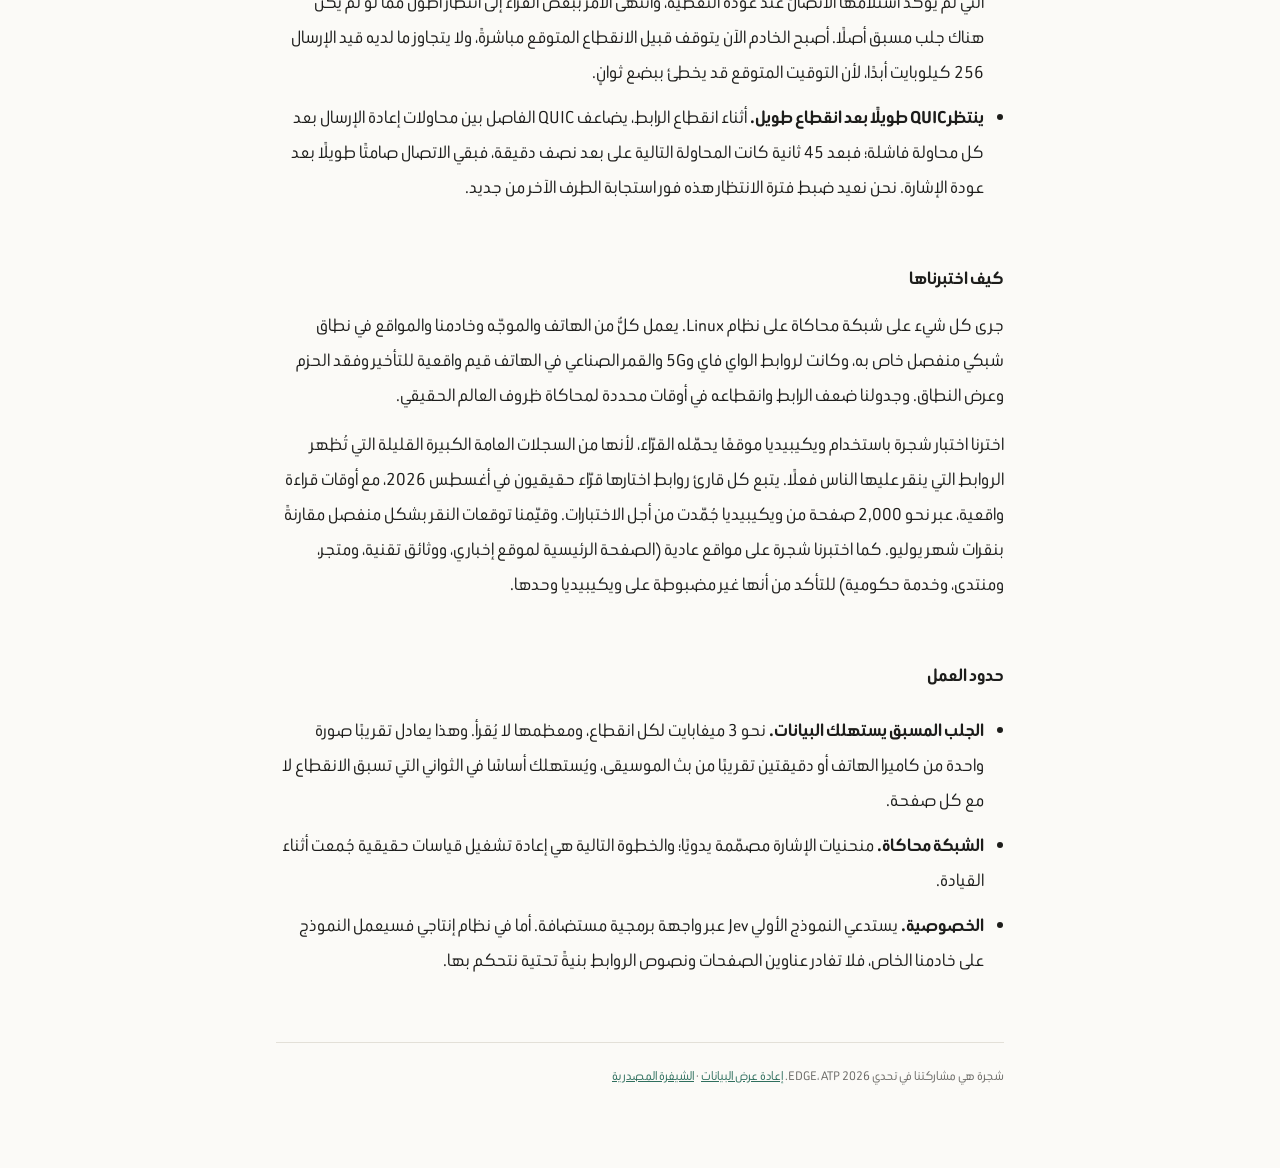
==== commit c047ce16: "Lead with keeping the connection across switches; prefetching as a bonus The main appeal is that the" ====
--- a/site/ar.html
+++ b/site/ar.html
@@ -8,7 +8,7 @@
   <link rel="preconnect" href="https://fonts.gstatic.com" crossorigin>
   <link href="https://fonts.googleapis.com/css2?family=Beiruti:wght@400;600;800&display=swap" rel="stylesheet">
   <link rel="alternate" hreflang="en" href="index.html">
-  <meta name="description" content="تتنبأ شجرة بانقطاع الشبكة من ضعف الإشارة، وتنزّل مسبقًا الصفحات التي يُرجَّح أن تفتحها، فيستمر التصفح من دون إشارة. تحدي EDGE، ATP 2026.">
+  <meta name="description" content="تُبقي شجرة اتصالك قائمًا عندما يتنقّل هاتفك بين الشبكات: من دون مصافحة جديدة، ومع انتقال يسبق انقطاع الإشارة. وتجلب مسبقًا الصفحات المرجّحة أيضًا. تحدي EDGE، ATP 2026.">
   <style>
     :root {
       color-scheme: light;
@@ -134,11 +134,11 @@
   </div>
   <h1 class="wordmark">شجرة</h1>
   <p class="subtitle"><span lang="en" dir="ltr">Shajarah</span></p>
-  <p class="lede">تُبقي الإنترنت في متناولك عندما يفقد هاتفك الإشارة.</p>
+  <p class="lede">تُبقي اتصالك قائمًا عندما يتنقّل هاتفك بين الشبكات.</p>
   <ul class="key">
-    <li><b>تنزّل ما ستقرؤه لاحقًا.</b> عندما تبدأ الإشارة بالضعف، تُجلب مسبقًا الصفحات التي يُرجَّح أن تنقر عليها، فتُفتح فورًا حتى من دون أي إشارة.</li>
-    <li><b>تصمد عند تغيّر الشبكة.</b> يعمل الاتصال عبر بروتوكول QUIC الذي يستمر عندما يتغيّر عنوان IP للهاتف، بدلًا من بدء مصافحة جديدة كما يتطلب TCP.</li>
-    <li><b>تنتقل إلى شبكة أخرى مبكرًا.</b> إذا توفّرت شبكة أخرى، ينتقل الاتصال إليها قبل أن تنقطع الشبكة الحالية.</li>
+    <li><b>من دون إعادة اتصال.</b> يعمل الاتصال عبر بروتوكول QUIC الذي يستمر عندما يتغيّر عنوان IP للهاتف، بدلًا من بدء مصافحة جديدة كما يتطلب TCP. فتستمر الصفحات والتنزيلات والمكالمات.</li>
+    <li><b>تنتقل إلى شبكة أخرى مبكرًا.</b> عندما تبدأ الإشارة بالضعف وتتوفّر شبكة أخرى، ينتقل الاتصال إليها قبل أن تنقطع الشبكة الحالية.</li>
+    <li><b>وأيضًا: تنزّل ما ستقرؤه لاحقًا.</b> إذا لم تكن هناك شبكة أخرى، يختار نموذج ذكاء اصطناعي الصفحات التي يُرجَّح أن تنقر عليها ويجلبها مسبقًا، فتُفتح حتى من دون أي إشارة.</li>
   </ul>
   <div class="links">
     <a class="btn primary" href="replay-ar.html">إعادة عرض البيانات</a>
@@ -157,10 +157,10 @@
 
   <h2 id="glance">النتائج باختصار</h2>
   <div class="grid">
+    <div class="stat"><div class="num">60 ملّي ثانية</div><div class="label">أطول انقطاع في مكالمة مباشرة عند مغادرة نطاق الواي فاي، بدلًا من ثانية تقريبًا</div></div>
     <div class="stat"><div class="num">56% أقل</div><div class="label">من وقت انتظار الصفحات مقارنةً بالاتصال العادي</div></div>
     <div class="stat"><div class="num">14 من 26</div><div class="label">نقرة داخل نفق مدته 45 ثانية فُتحت فورًا، مقابل 3 من 20 من دون شجرة</div></div>
     <div class="stat"><div class="num">0 من 20</div><div class="label">من القرّاء انتظروا أكثر مما مع الاتصال الحديث؛ 8 كانوا أسرع، والباقون بالسرعة نفسها</div></div>
-    <div class="stat"><div class="num">60 ملّي ثانية</div><div class="label">أطول انقطاع في مكالمة مباشرة عند مغادرة نطاق الواي فاي، بدلًا من ثانية تقريبًا</div></div>
   </div>
   <p class="caption">
     قيست في شبكة محاكاة: 20 قارئًا افتراضيًا يتصفحون ويكيبيديا أثناء القيادة عبر نفق مدته 45 ثانية،
@@ -194,9 +194,9 @@
   </div>
   <ol class="steps">
     <li><b>مراقبة الإشارة.</b> يقيس الهاتف الإشارة على كل شبكة عشر مرات في الثانية ويستخلص اتجاهها. إذا كانت الشبكة الحالية في طريقها إلى ما دون القوة الصالحة للاستخدام خلال الثواني الثماني التالية تقريبًا، يُطلق تحذيرًا.</li>
-    <li><b>الجلب المسبق قبل الانقطاع.</b> يُبلغ الهاتف الخادم بأن انقطاعًا وشيك، فيبدأ الخادم بإرسال صفحات إضافية: الصفحات التي يُرجَّح أن تفتحها بعد ذلك، والصفحات المرجّحة التي تليها.</li>
+    <li><b>الانتقال إلى شبكة أخرى قبل الانقطاع.</b> إذا كانت هناك شبكة أخرى سليمة، ينتقل الاتصال إليها قبل أن تنقطع الشبكة الحالية. ولأنه يعمل عبر QUIC، لا حاجة إلى مصافحة جديدة ولا يضيع شيء مما هو قيد التحميل.</li>
+    <li><b>الجلب المسبق حين لا توجد شبكة بديلة.</b> في النفق تنقطع كل الشبكات معًا، فيُبلغ الهاتف الخادم بأن انقطاعًا وشيك، ويبدأ الخادم بإرسال صفحات إضافية: الصفحات التي يُرجَّح أن تفتحها بعد ذلك، والصفحات المرجّحة التي تليها.</li>
     <li><b>فتح الصفحات من دون إشارة.</b> في غياب الاتصال، تُفتح الصفحات التي أُرسلت إليك مباشرةً من ذاكرة الهاتف، وكأن شيئًا لم يحدث.</li>
-    <li><b>التبديل بين الشبكات عند الإمكان.</b> إذا كانت هناك شبكة أخرى سليمة، ينتقل الاتصال إليها قبل أن تنقطع الشبكة الحالية. ولأنه يعمل عبر QUIC، لا يضيع شيء مما هو قيد التحميل.</li>
   </ol>
   <p>
     لتحديد الصفحات التي تستحق الإرسال، يسأل الخادم نموذج قرار هو
@@ -248,9 +248,10 @@
 
   <h2 id="learned">ما الجديد، وما الذي تعلّمناه</h2>
   <p>
-    الجلب المسبق للروابط ونقل الاتصال بين الشبكات موجودان من قبل. ما تضيفه شجرة هو التوقيت: فهي
-    تتنبأ بالانقطاع من ضعف الإشارة، وهذا التحذير يخبر الخادم متى يبدأ الجلب المسبق وبأي قدر ومتى
-    يتوقف. كما يُطلق التحذير نفسه انتقالًا مبكرًا إلى شبكة أخرى متى وُجدت. وقد علّمنا بناؤها أمرين
+    نقل الاتصال بين الشبكات والجلب المسبق للروابط موجودان من قبل. ما تضيفه شجرة هو التوقيت: فهي
+    تتنبأ بالانقطاع من ضعف الإشارة، وتنقل الاتصال إلى شبكة أخرى قبل أن تنقطع الشبكة القديمة، من دون
+    مصافحة جديدة. وحين لا توجد شبكة بديلة، يخبر التحذير نفسه الخادم متى يبدأ الجلب المسبق وبأي قدر
+    ومتى يتوقف. وقد علّمنا بناؤها أمرين
     مهمّين لكل من يجمع بين الأسلوبين:
   </p>
   <ul class="points">
@@ -295,6 +296,9 @@
     const mark = () => {
       let current = heads[0];
       for (const h of heads) if (h.getBoundingClientRect().top < innerHeight * 0.3) current = h;
+      // The last sections are too short to scroll their heading that far up: at the bottom of
+      // the page, the last one is being read.
+      if (innerHeight + scrollY >= document.documentElement.scrollHeight - 4) current = heads[heads.length - 1];
       const active = byId.get(current.id);
       if (active.classList.contains("active")) return;
       for (const a of links) a.classList.toggle("active", a === active);
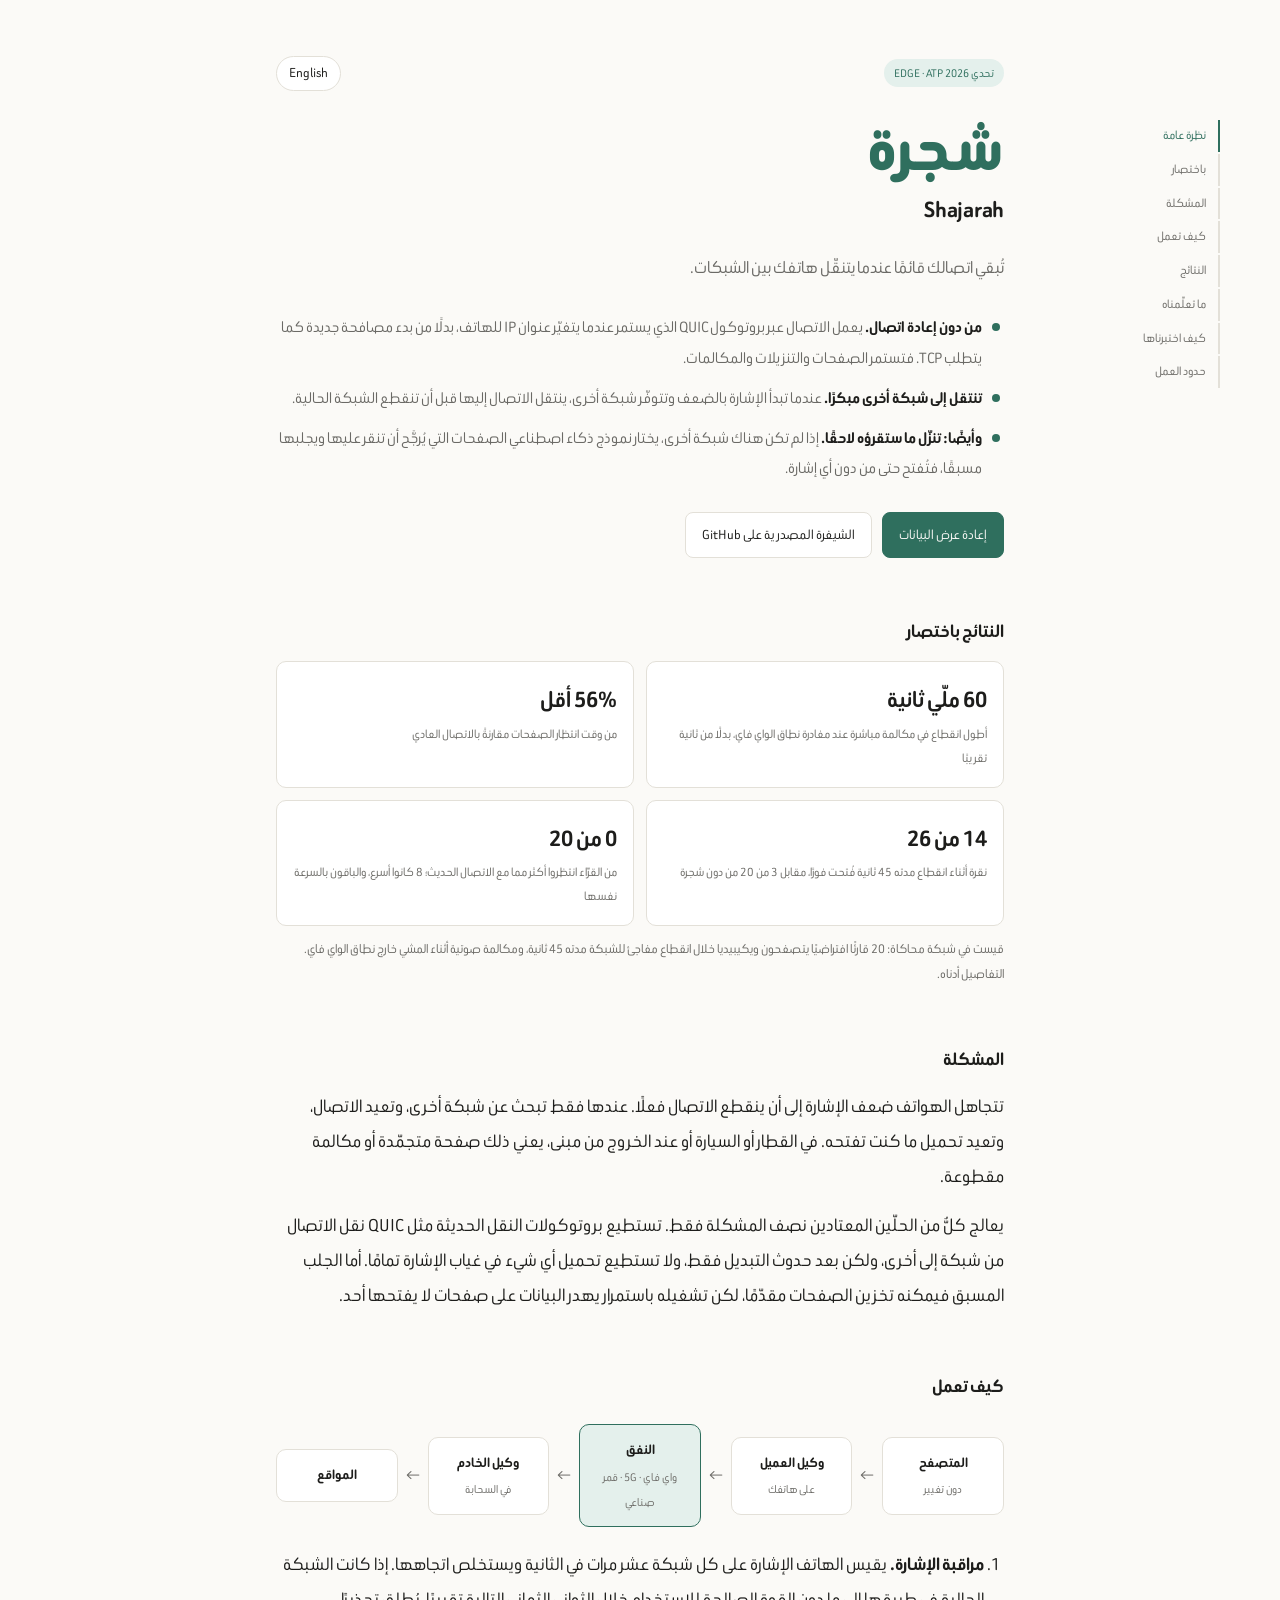
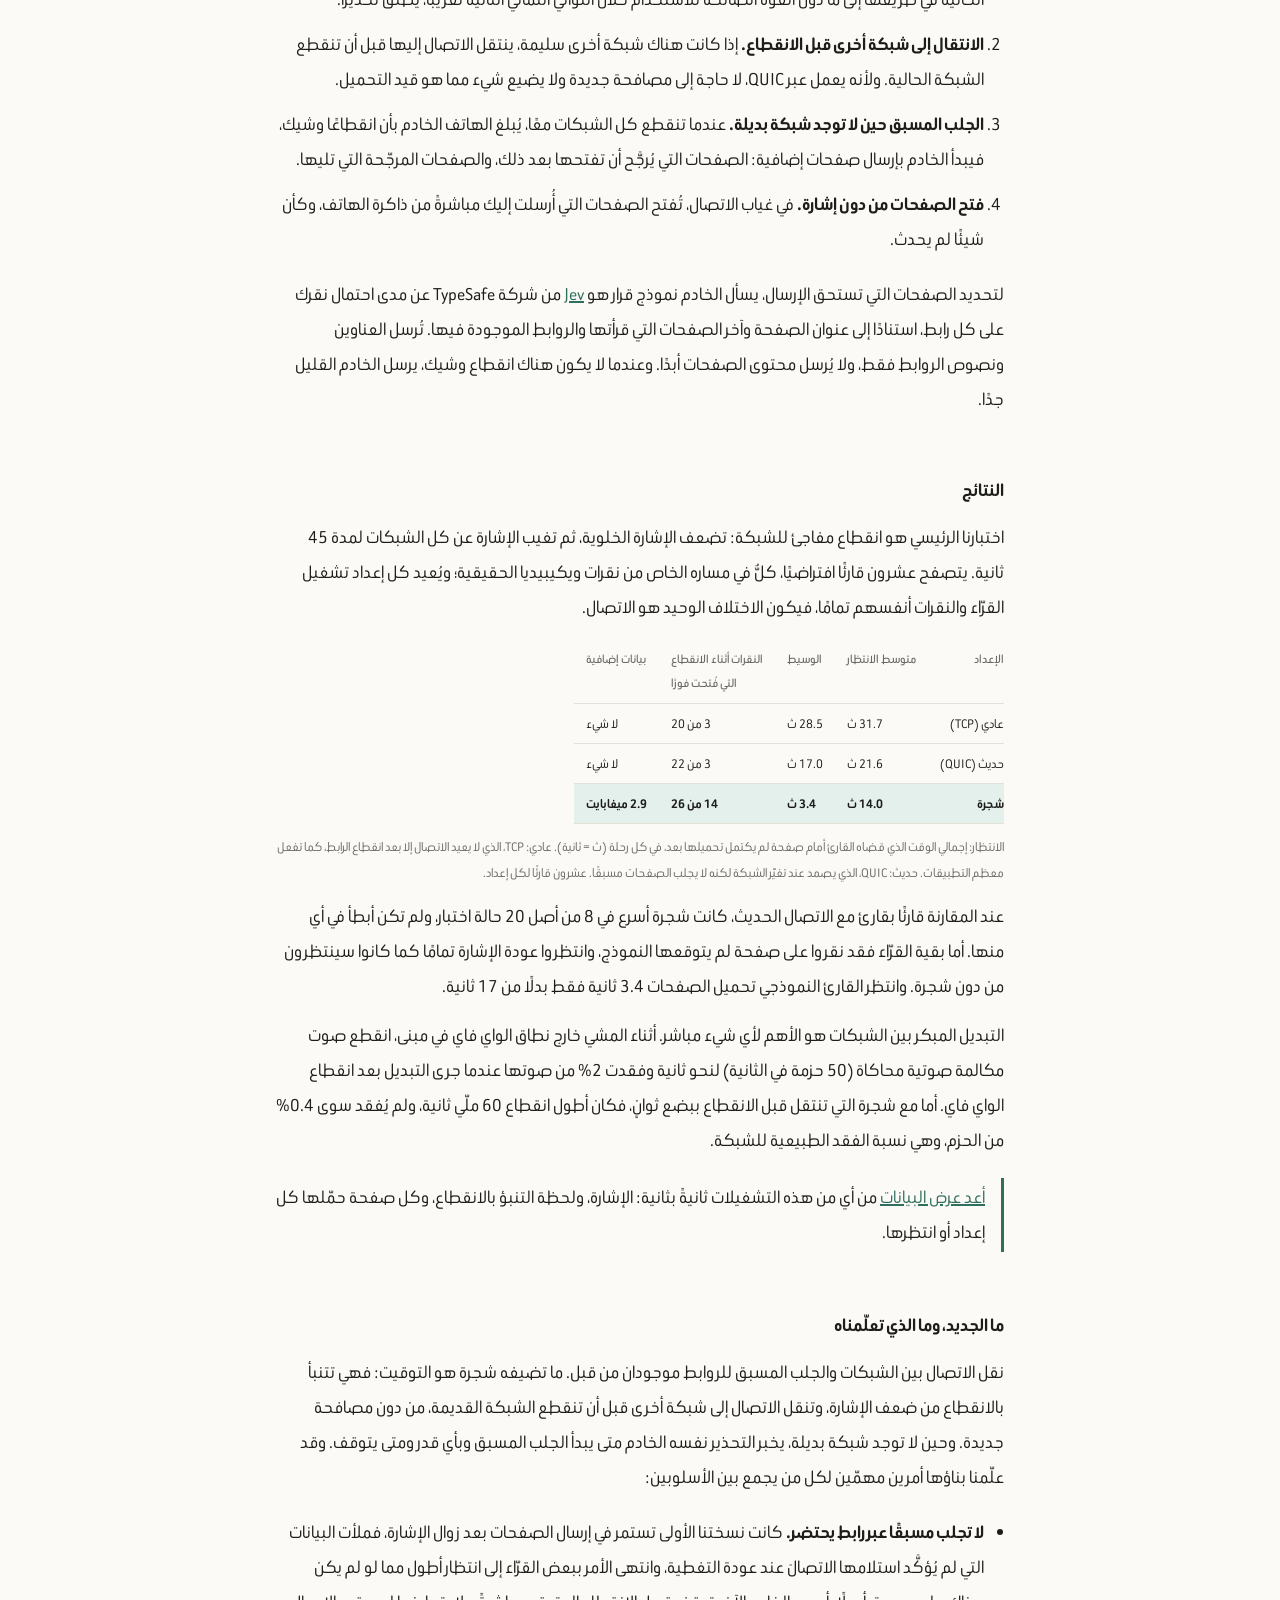
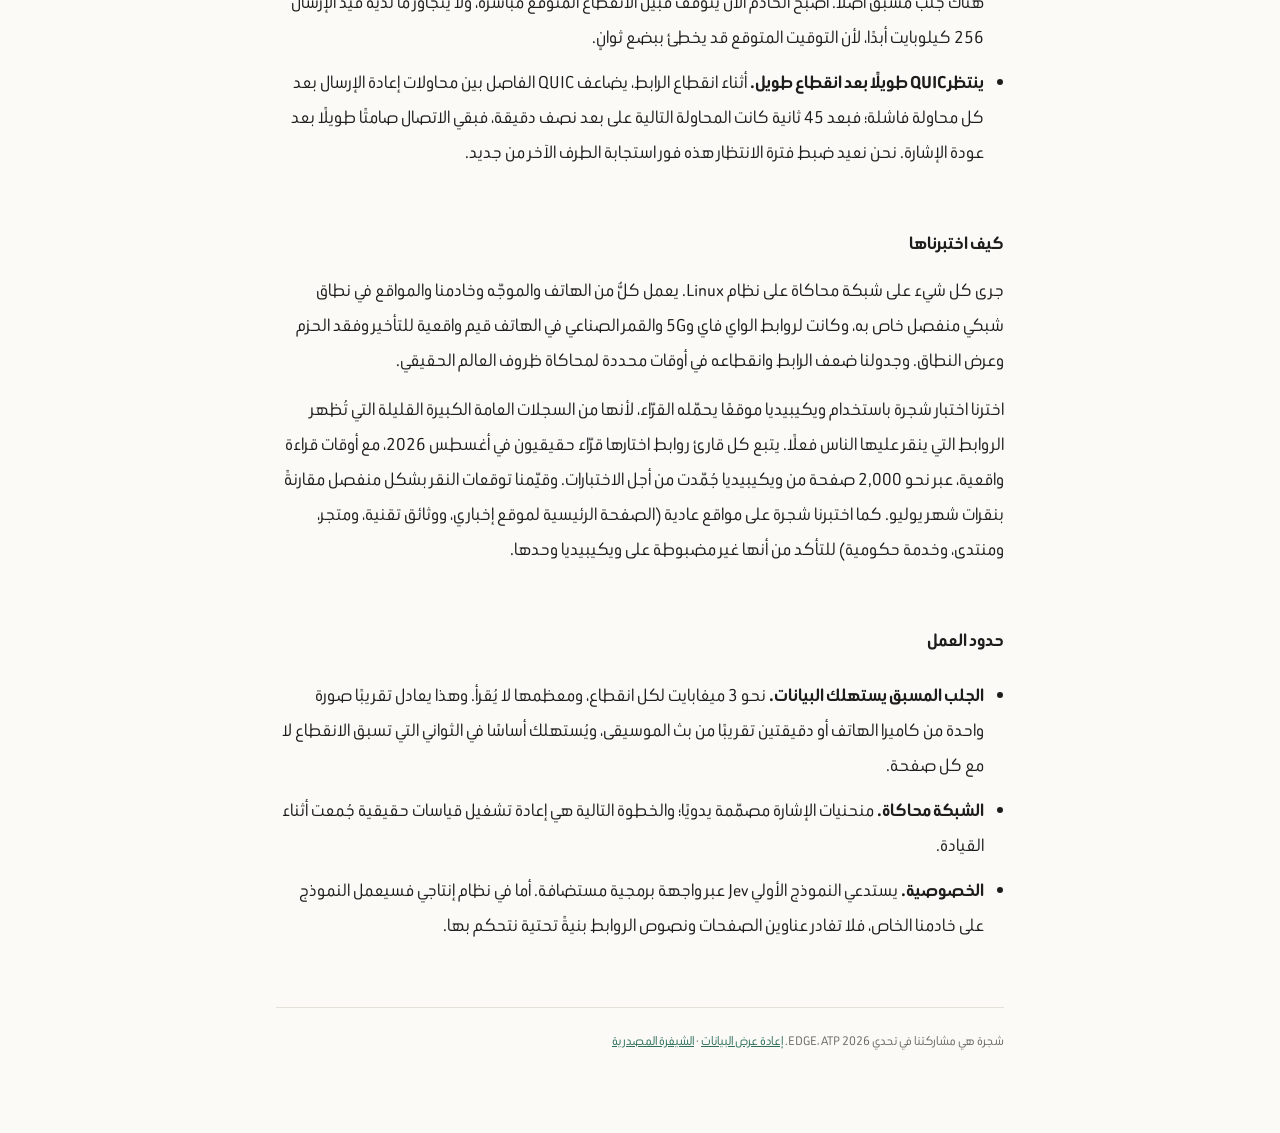
==== commit 7586458e: "Describe the main test as a sudden network outage, not a tunnel Road tunnels aren't common in the UA" ====
--- a/site/ar.html
+++ b/site/ar.html
@@ -159,11 +159,11 @@
   <div class="grid">
     <div class="stat"><div class="num">60 ملّي ثانية</div><div class="label">أطول انقطاع في مكالمة مباشرة عند مغادرة نطاق الواي فاي، بدلًا من ثانية تقريبًا</div></div>
     <div class="stat"><div class="num">56% أقل</div><div class="label">من وقت انتظار الصفحات مقارنةً بالاتصال العادي</div></div>
-    <div class="stat"><div class="num">14 من 26</div><div class="label">نقرة داخل نفق مدته 45 ثانية فُتحت فورًا، مقابل 3 من 20 من دون شجرة</div></div>
+    <div class="stat"><div class="num">14 من 26</div><div class="label">نقرة أثناء انقطاع مدته 45 ثانية فُتحت فورًا، مقابل 3 من 20 من دون شجرة</div></div>
     <div class="stat"><div class="num">0 من 20</div><div class="label">من القرّاء انتظروا أكثر مما مع الاتصال الحديث؛ 8 كانوا أسرع، والباقون بالسرعة نفسها</div></div>
   </div>
   <p class="caption">
-    قيست في شبكة محاكاة: 20 قارئًا افتراضيًا يتصفحون ويكيبيديا أثناء القيادة عبر نفق مدته 45 ثانية،
+    قيست في شبكة محاكاة: 20 قارئًا افتراضيًا يتصفحون ويكيبيديا خلال انقطاع مفاجئ للشبكة مدته 45 ثانية،
     ومكالمة صوتية أثناء المشي خارج نطاق الواي فاي. التفاصيل أدناه.
   </p>
 
@@ -195,7 +195,7 @@
   <ol class="steps">
     <li><b>مراقبة الإشارة.</b> يقيس الهاتف الإشارة على كل شبكة عشر مرات في الثانية ويستخلص اتجاهها. إذا كانت الشبكة الحالية في طريقها إلى ما دون القوة الصالحة للاستخدام خلال الثواني الثماني التالية تقريبًا، يُطلق تحذيرًا.</li>
     <li><b>الانتقال إلى شبكة أخرى قبل الانقطاع.</b> إذا كانت هناك شبكة أخرى سليمة، ينتقل الاتصال إليها قبل أن تنقطع الشبكة الحالية. ولأنه يعمل عبر QUIC، لا حاجة إلى مصافحة جديدة ولا يضيع شيء مما هو قيد التحميل.</li>
-    <li><b>الجلب المسبق حين لا توجد شبكة بديلة.</b> في النفق تنقطع كل الشبكات معًا، فيُبلغ الهاتف الخادم بأن انقطاعًا وشيك، ويبدأ الخادم بإرسال صفحات إضافية: الصفحات التي يُرجَّح أن تفتحها بعد ذلك، والصفحات المرجّحة التي تليها.</li>
+    <li><b>الجلب المسبق حين لا توجد شبكة بديلة.</b> عندما تنقطع كل الشبكات معًا، يُبلغ الهاتف الخادم بأن انقطاعًا وشيك، فيبدأ الخادم بإرسال صفحات إضافية: الصفحات التي يُرجَّح أن تفتحها بعد ذلك، والصفحات المرجّحة التي تليها.</li>
     <li><b>فتح الصفحات من دون إشارة.</b> في غياب الاتصال، تُفتح الصفحات التي أُرسلت إليك مباشرةً من ذاكرة الهاتف، وكأن شيئًا لم يحدث.</li>
   </ol>
   <p>
@@ -208,14 +208,15 @@
 
   <h2 id="results">النتائج</h2>
   <p>
-    اختبارنا الرئيسي هو القيادة عبر نفق مدته 45 ثانية لا توجد فيه إشارة على أي شبكة. يتصفح عشرون
+    اختبارنا الرئيسي هو انقطاع مفاجئ للشبكة: تضعف الإشارة الخلوية، ثم تغيب الإشارة عن كل الشبكات
+    لمدة 45 ثانية. يتصفح عشرون
     قارئًا افتراضيًا، كلٌّ في مساره الخاص من نقرات ويكيبيديا الحقيقية؛ ويُعيد كل إعداد تشغيل القرّاء
     والنقرات أنفسهم تمامًا، فيكون الاختلاف الوحيد هو الاتصال.
   </p>
   <div class="table-wrap">
     <table>
       <thead>
-        <tr><th>الإعداد</th><th class="num">متوسط الانتظار</th><th class="num">الوسيط</th><th class="num">نقرات النفق<br>التي فُتحت فورًا</th><th class="num">بيانات إضافية</th></tr>
+        <tr><th>الإعداد</th><th class="num">متوسط الانتظار</th><th class="num">الوسيط</th><th class="num">النقرات أثناء الانقطاع<br>التي فُتحت فورًا</th><th class="num">بيانات إضافية</th></tr>
       </thead>
       <tbody>
         <tr><td>عادي (TCP)</td><td class="num">31.7 ث</td><td class="num">28.5 ث</td><td class="num">3 من 20</td><td class="num">لا شيء</td></tr>
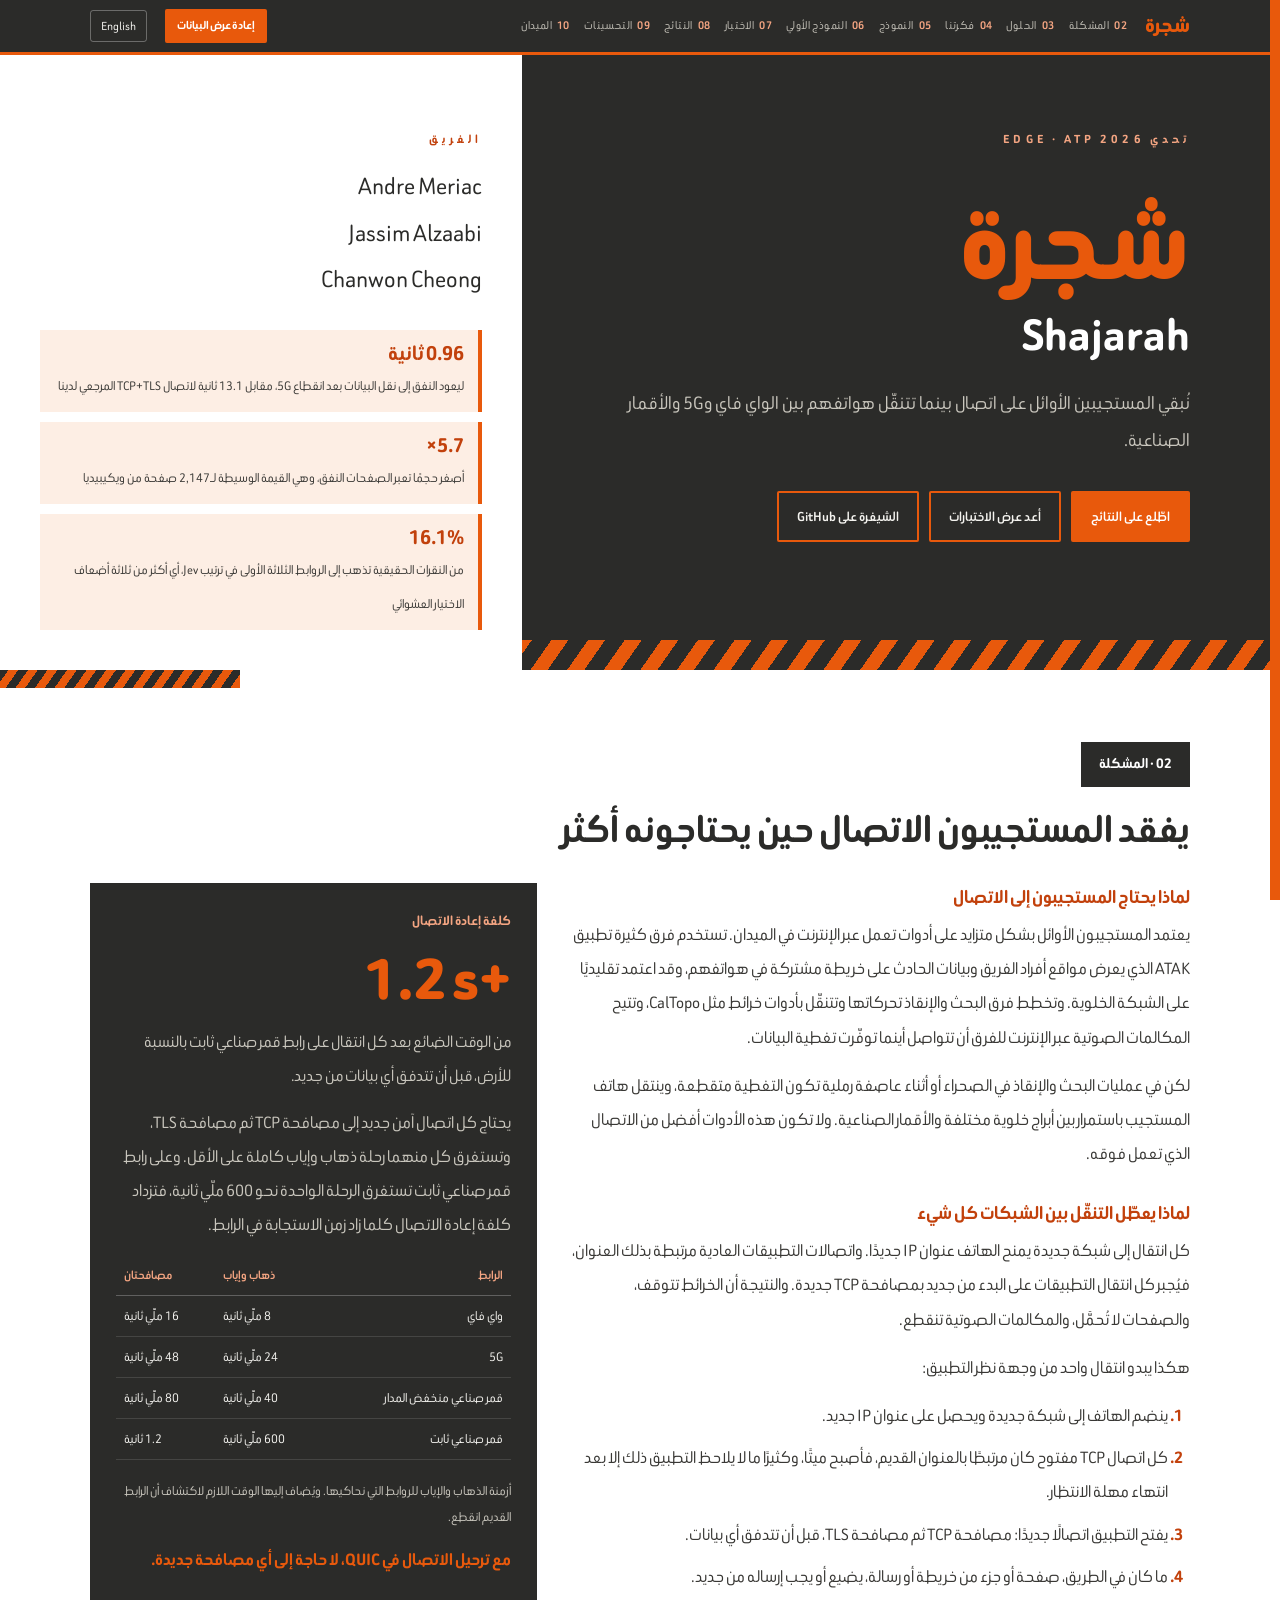
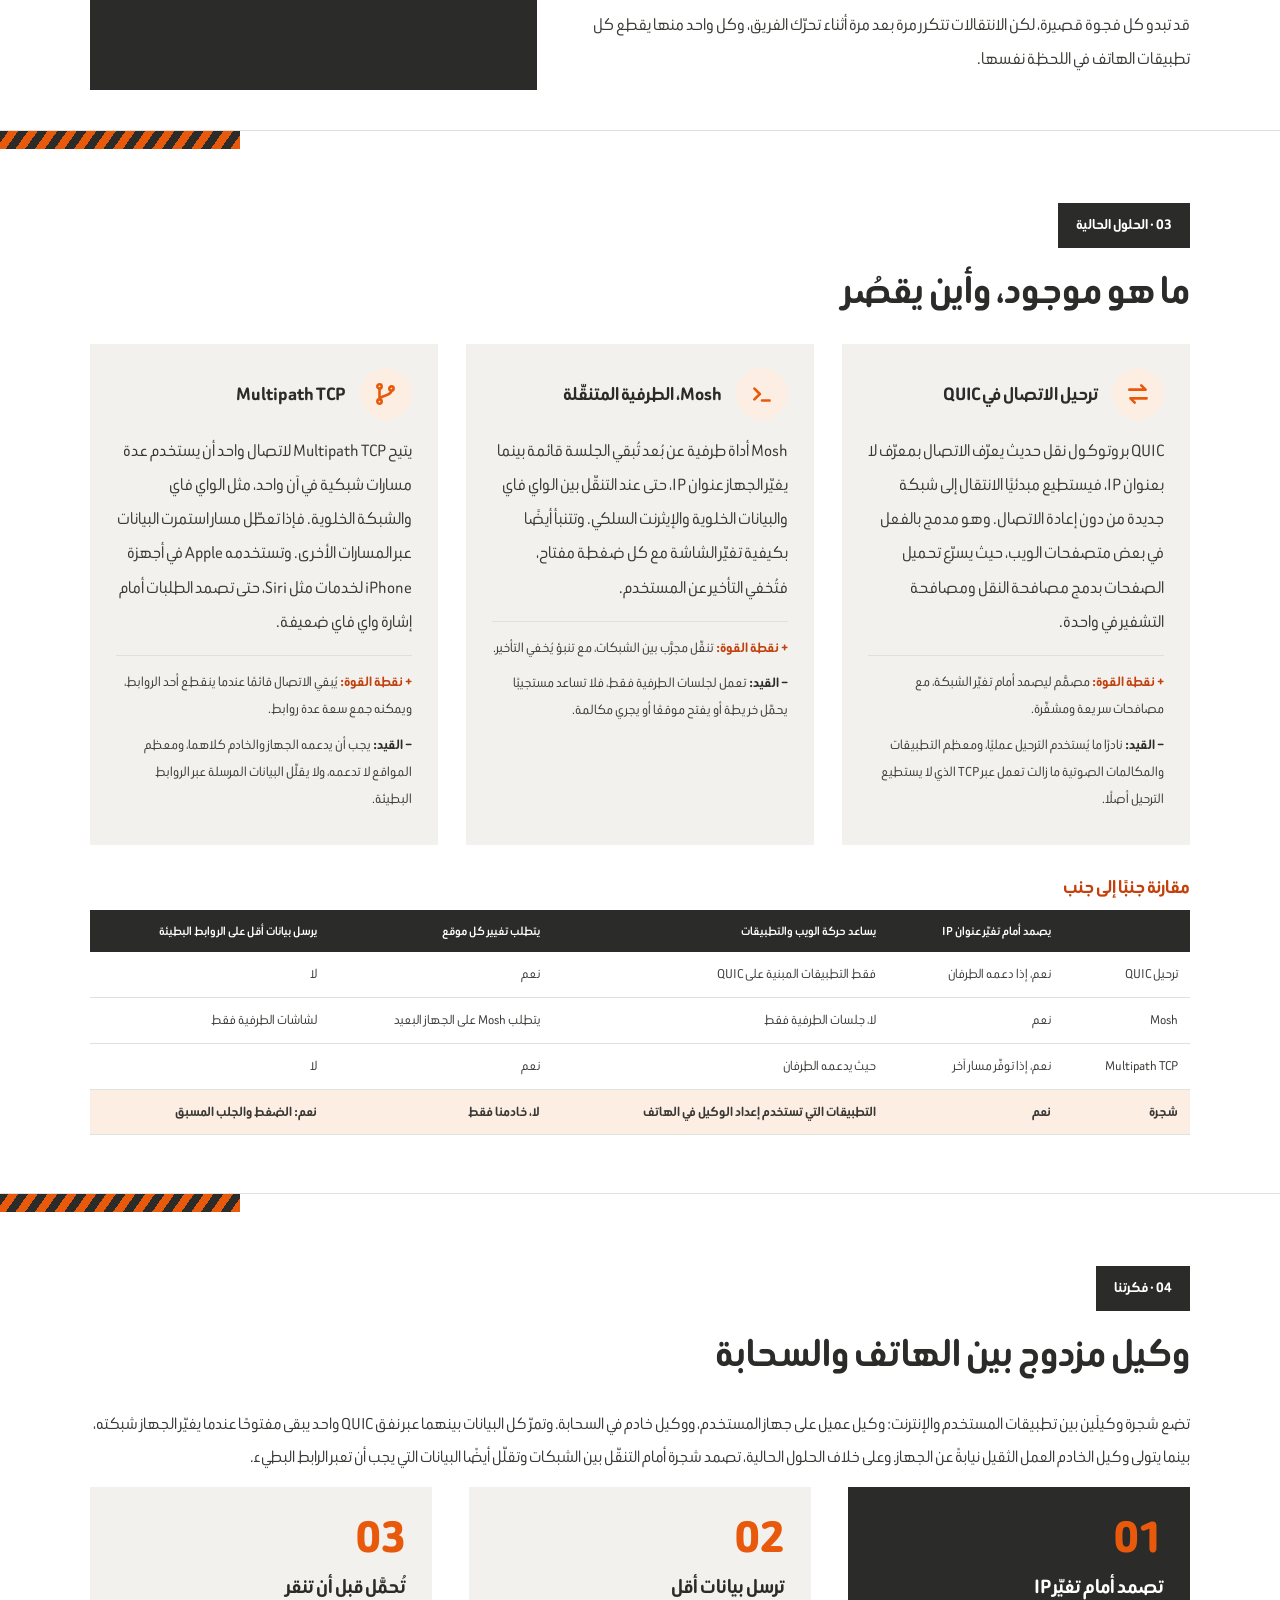
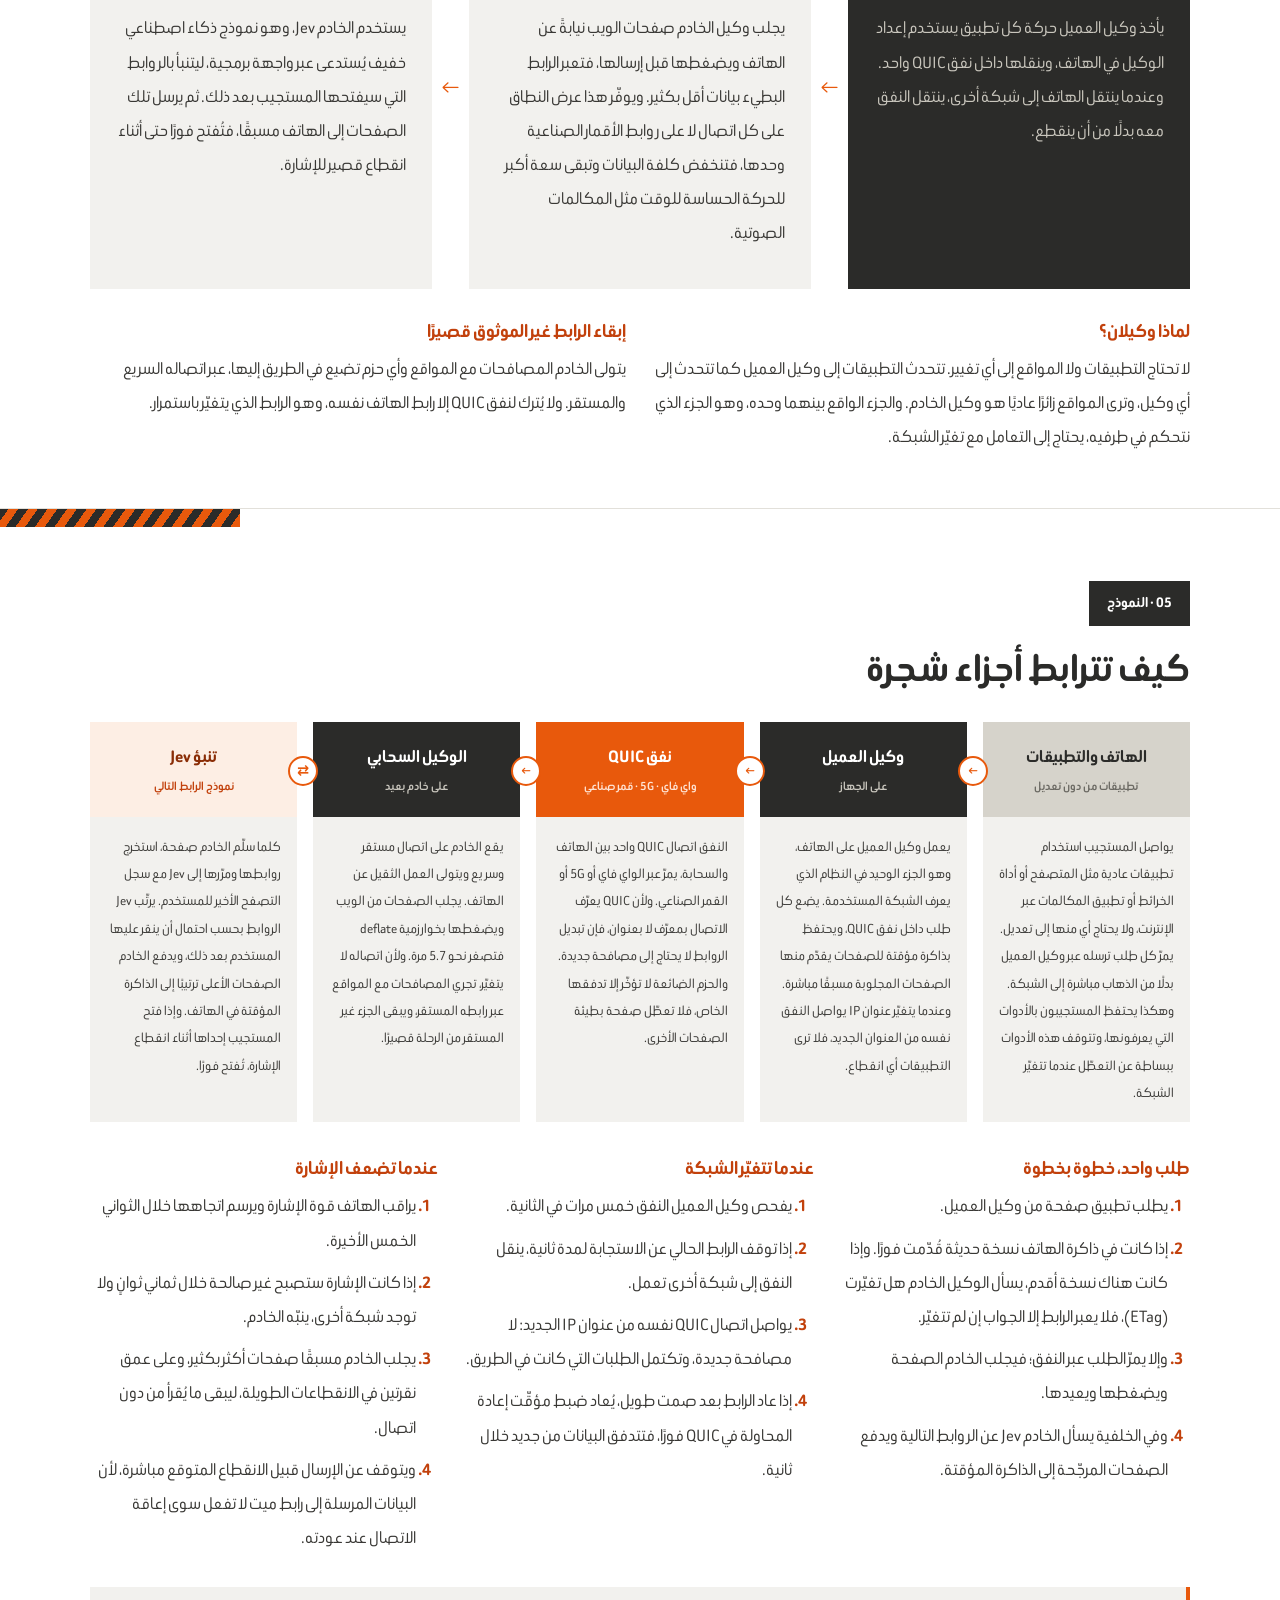
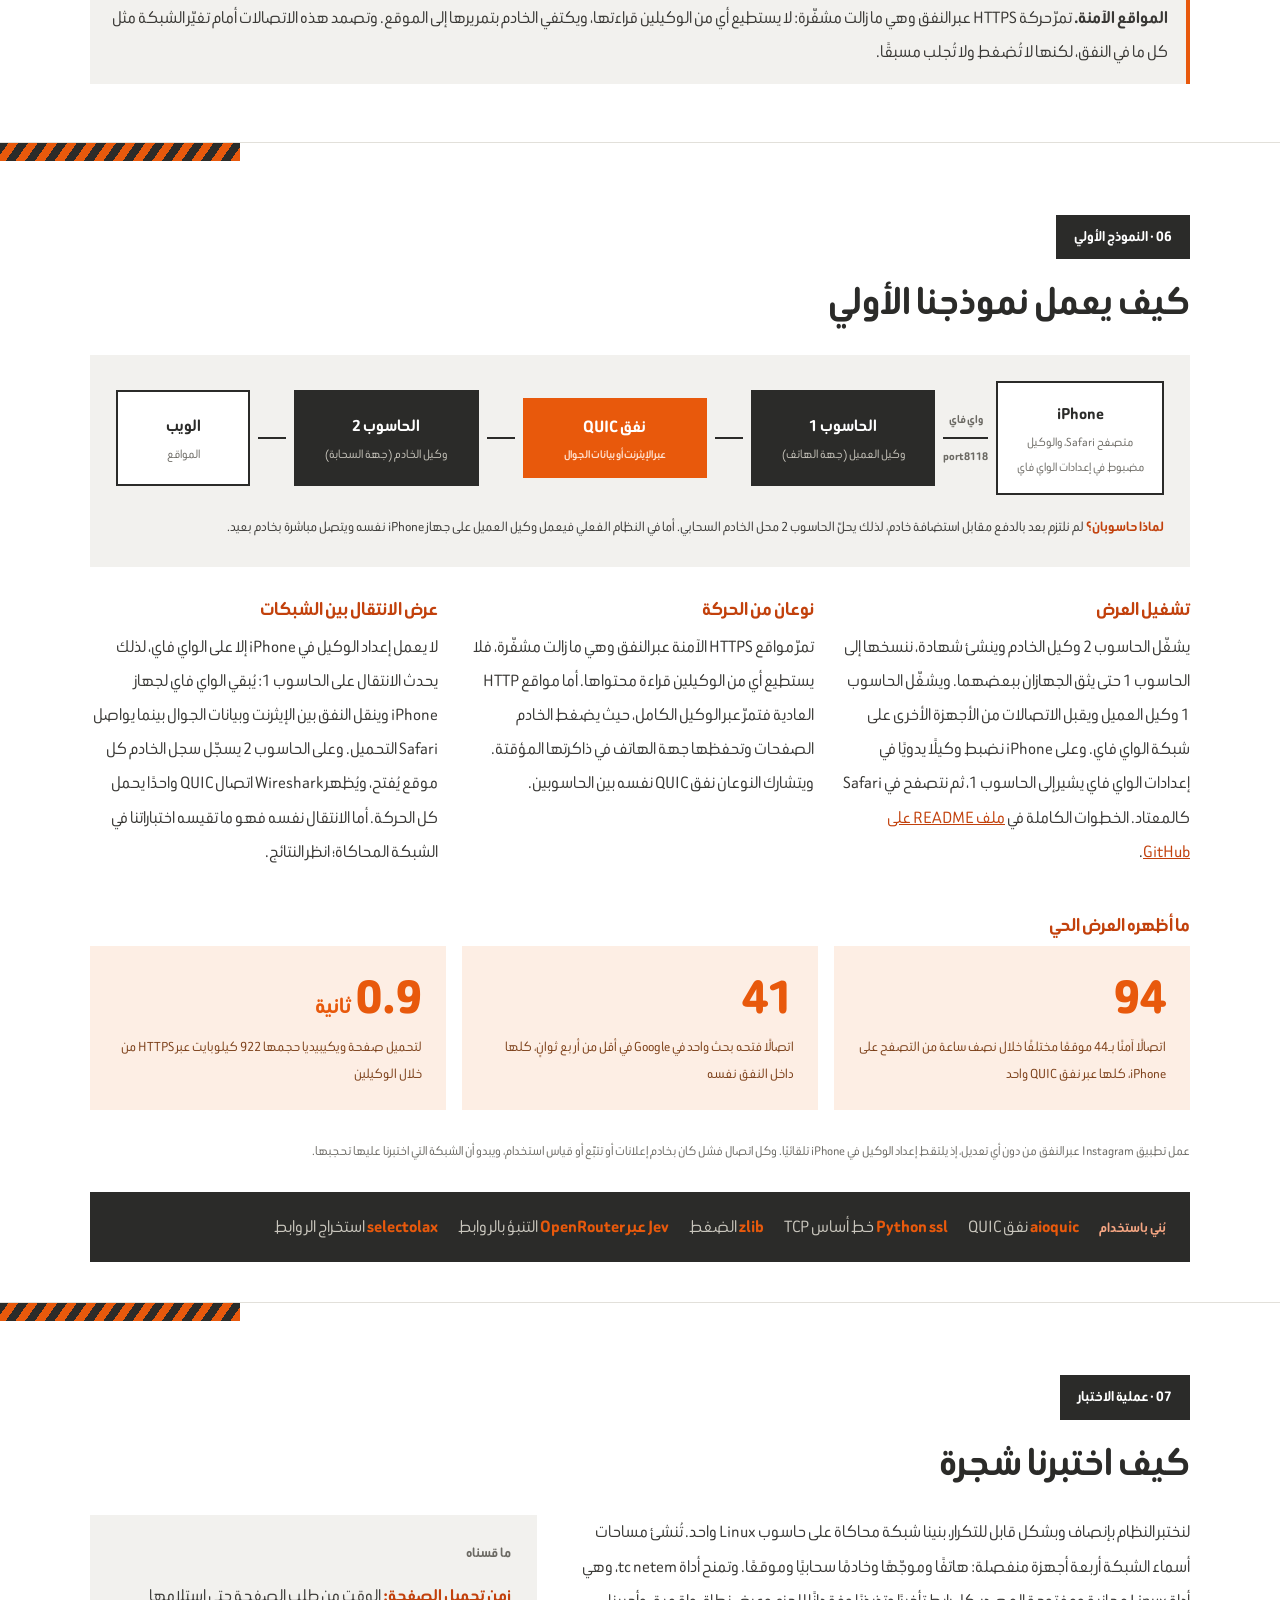
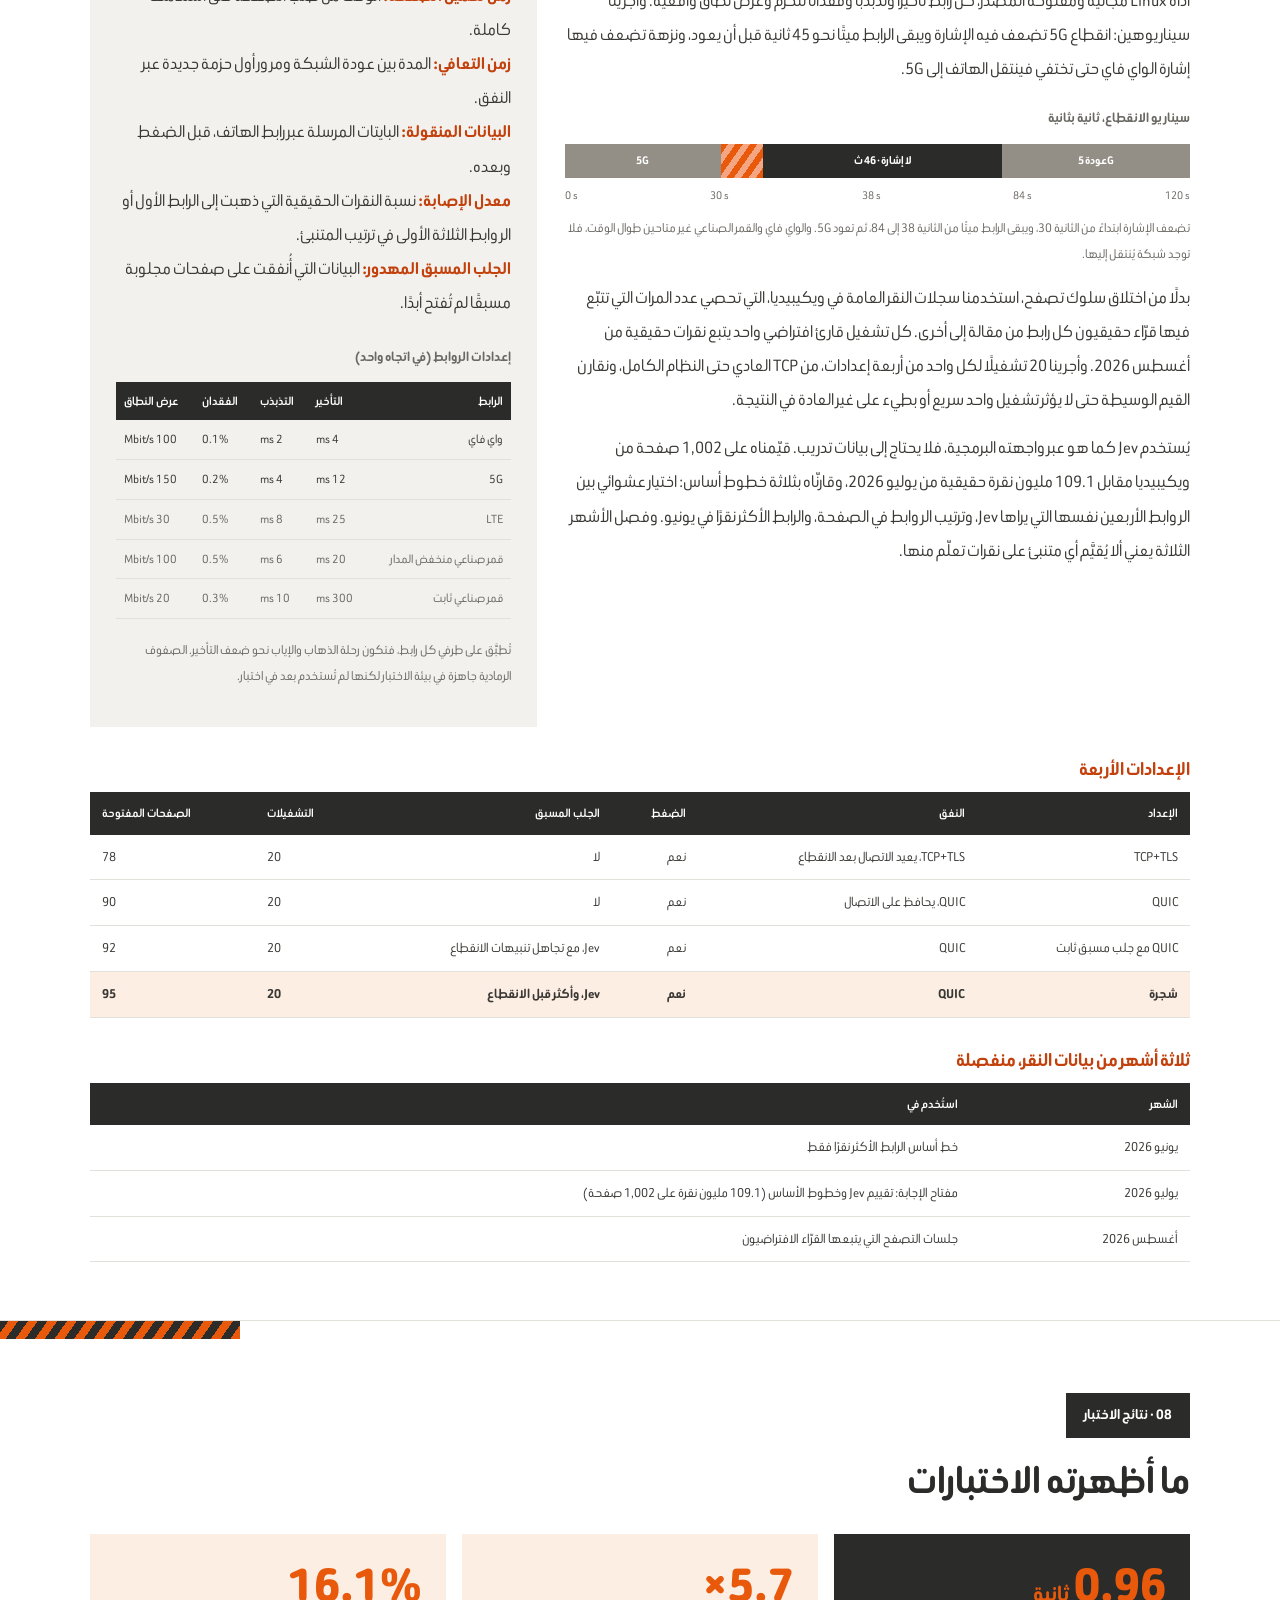
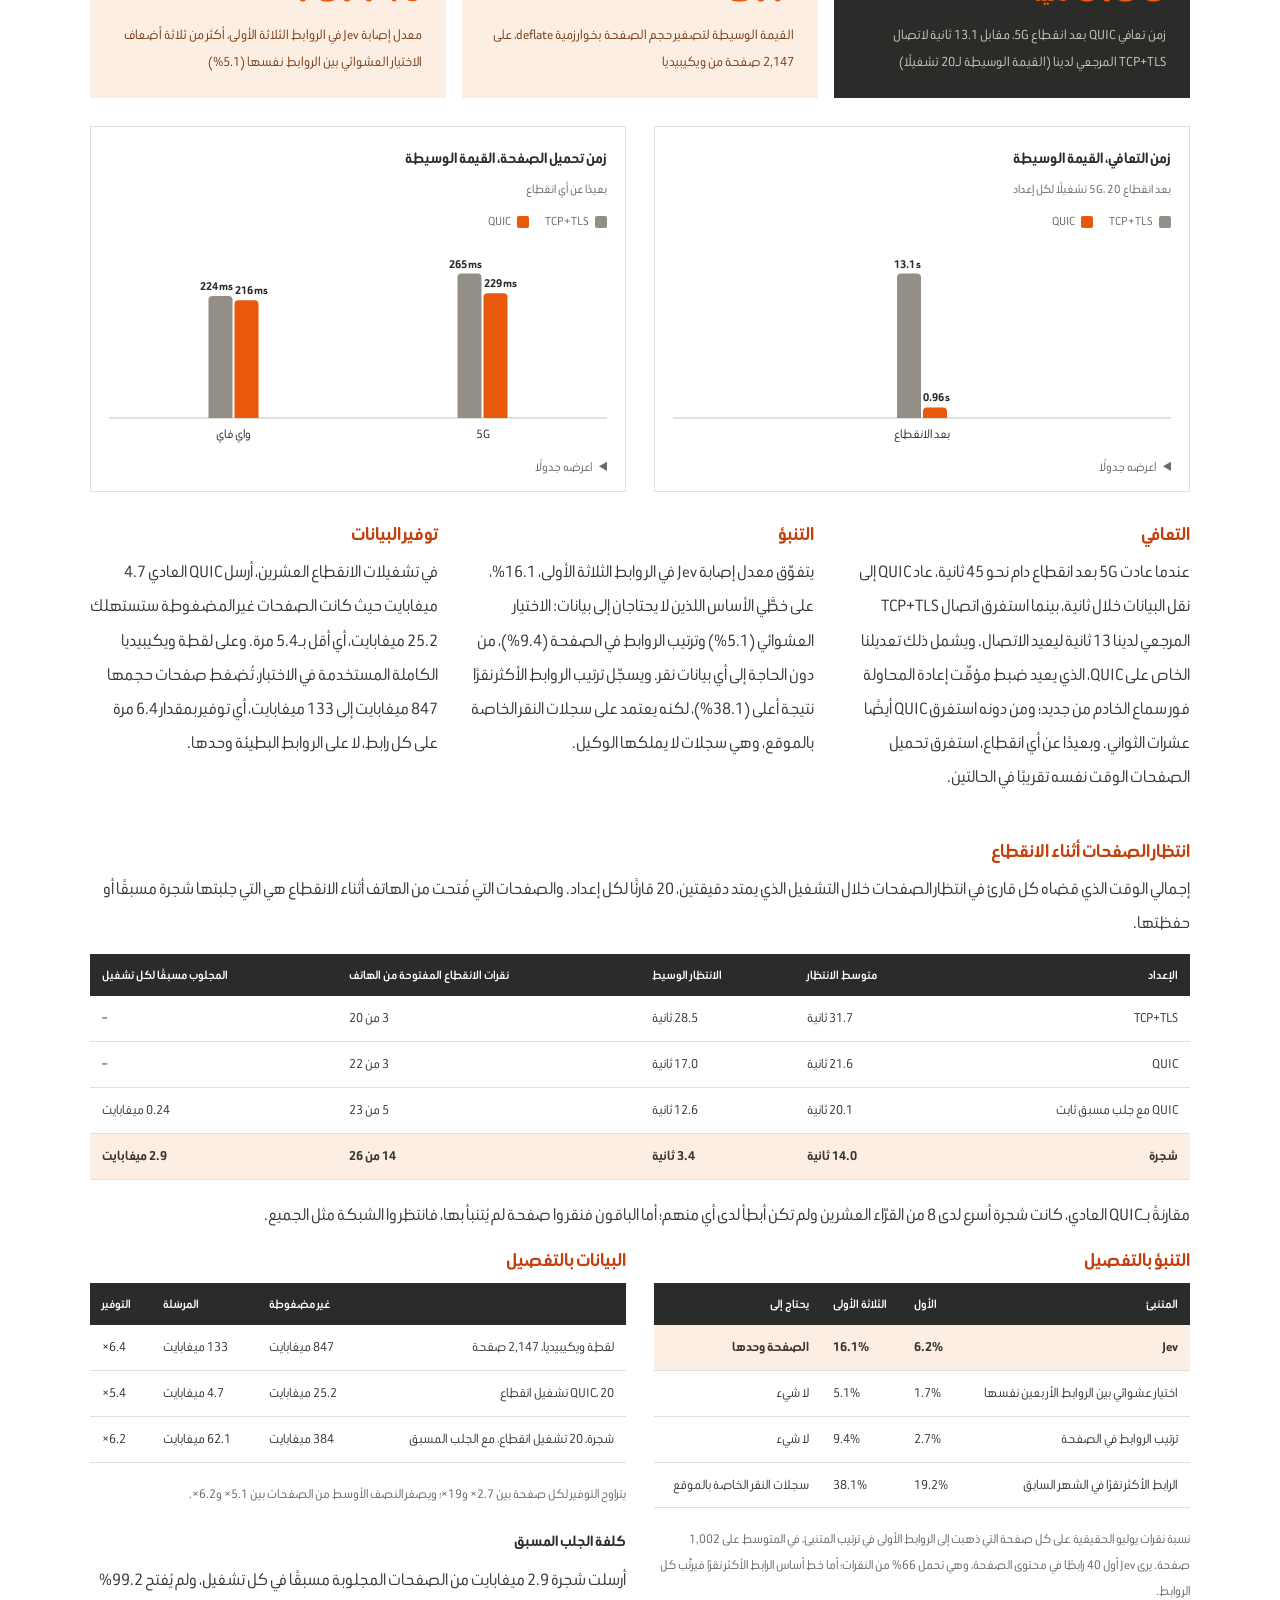
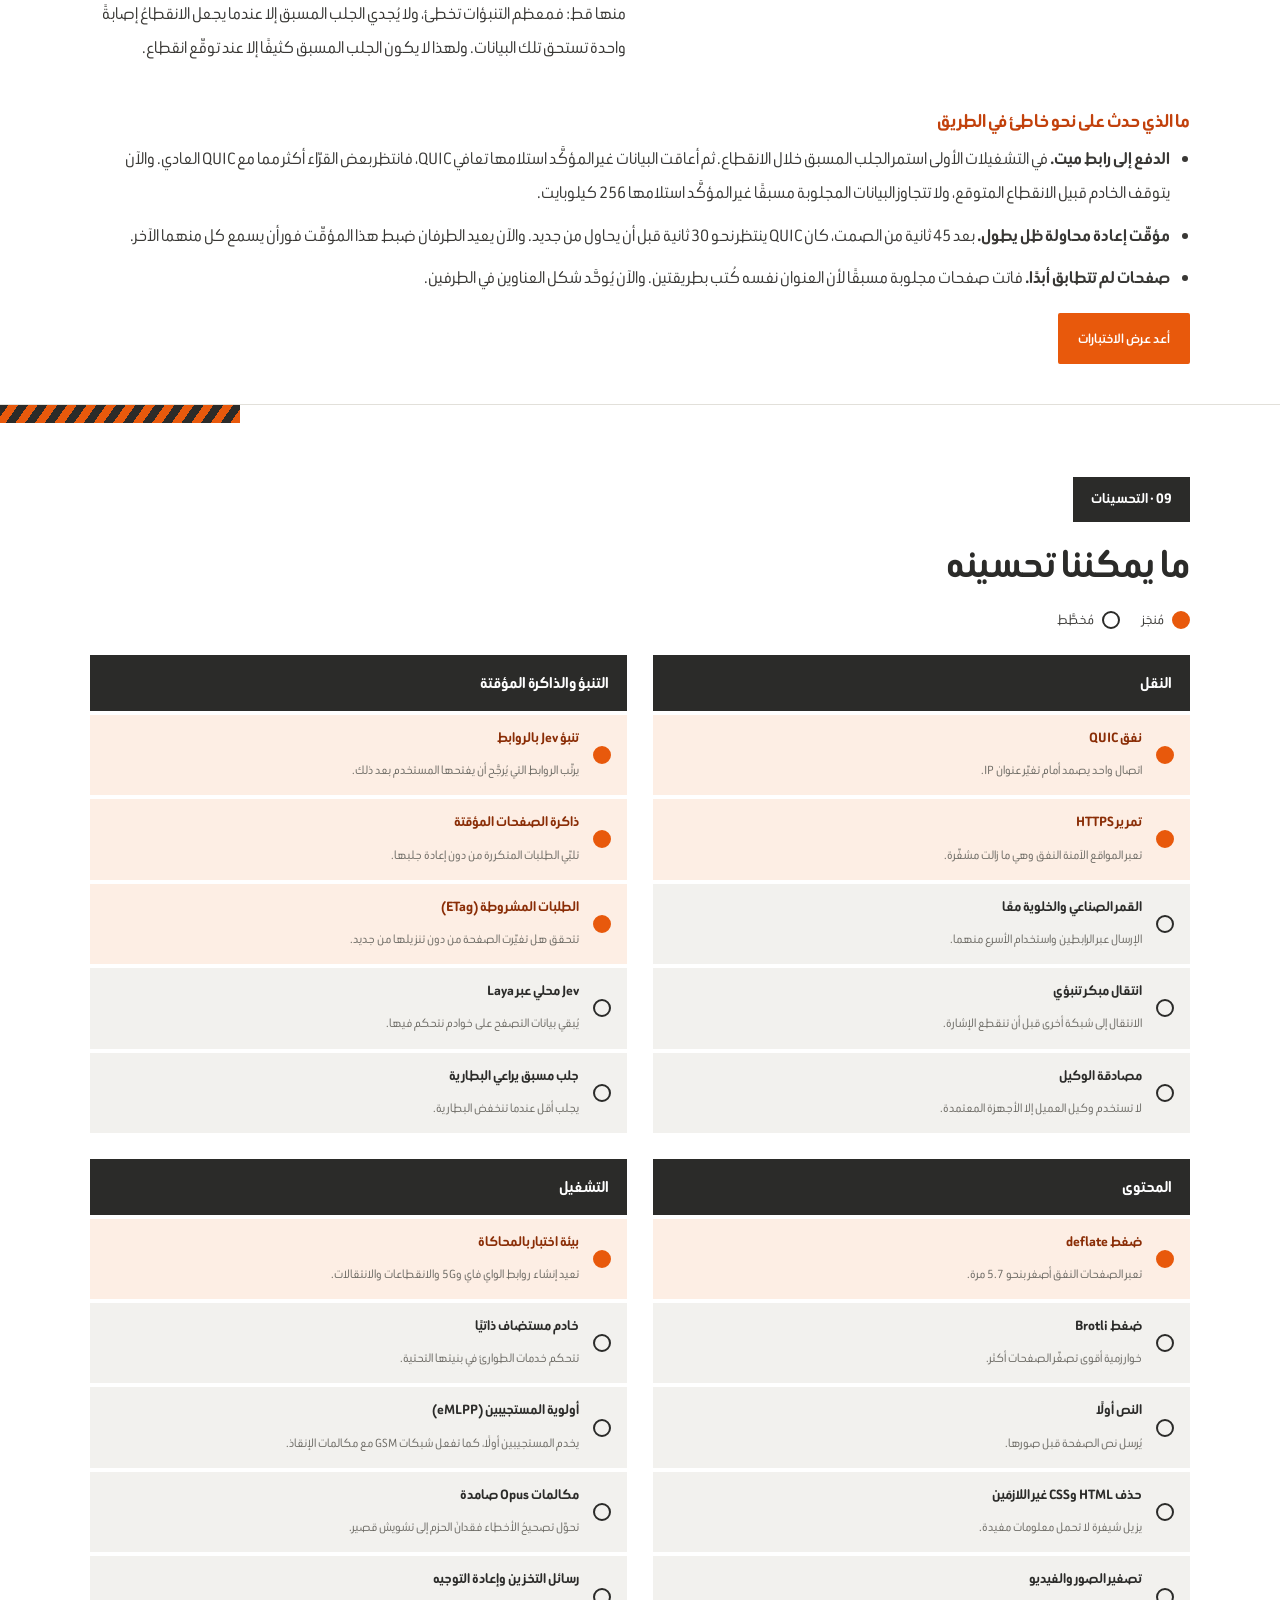
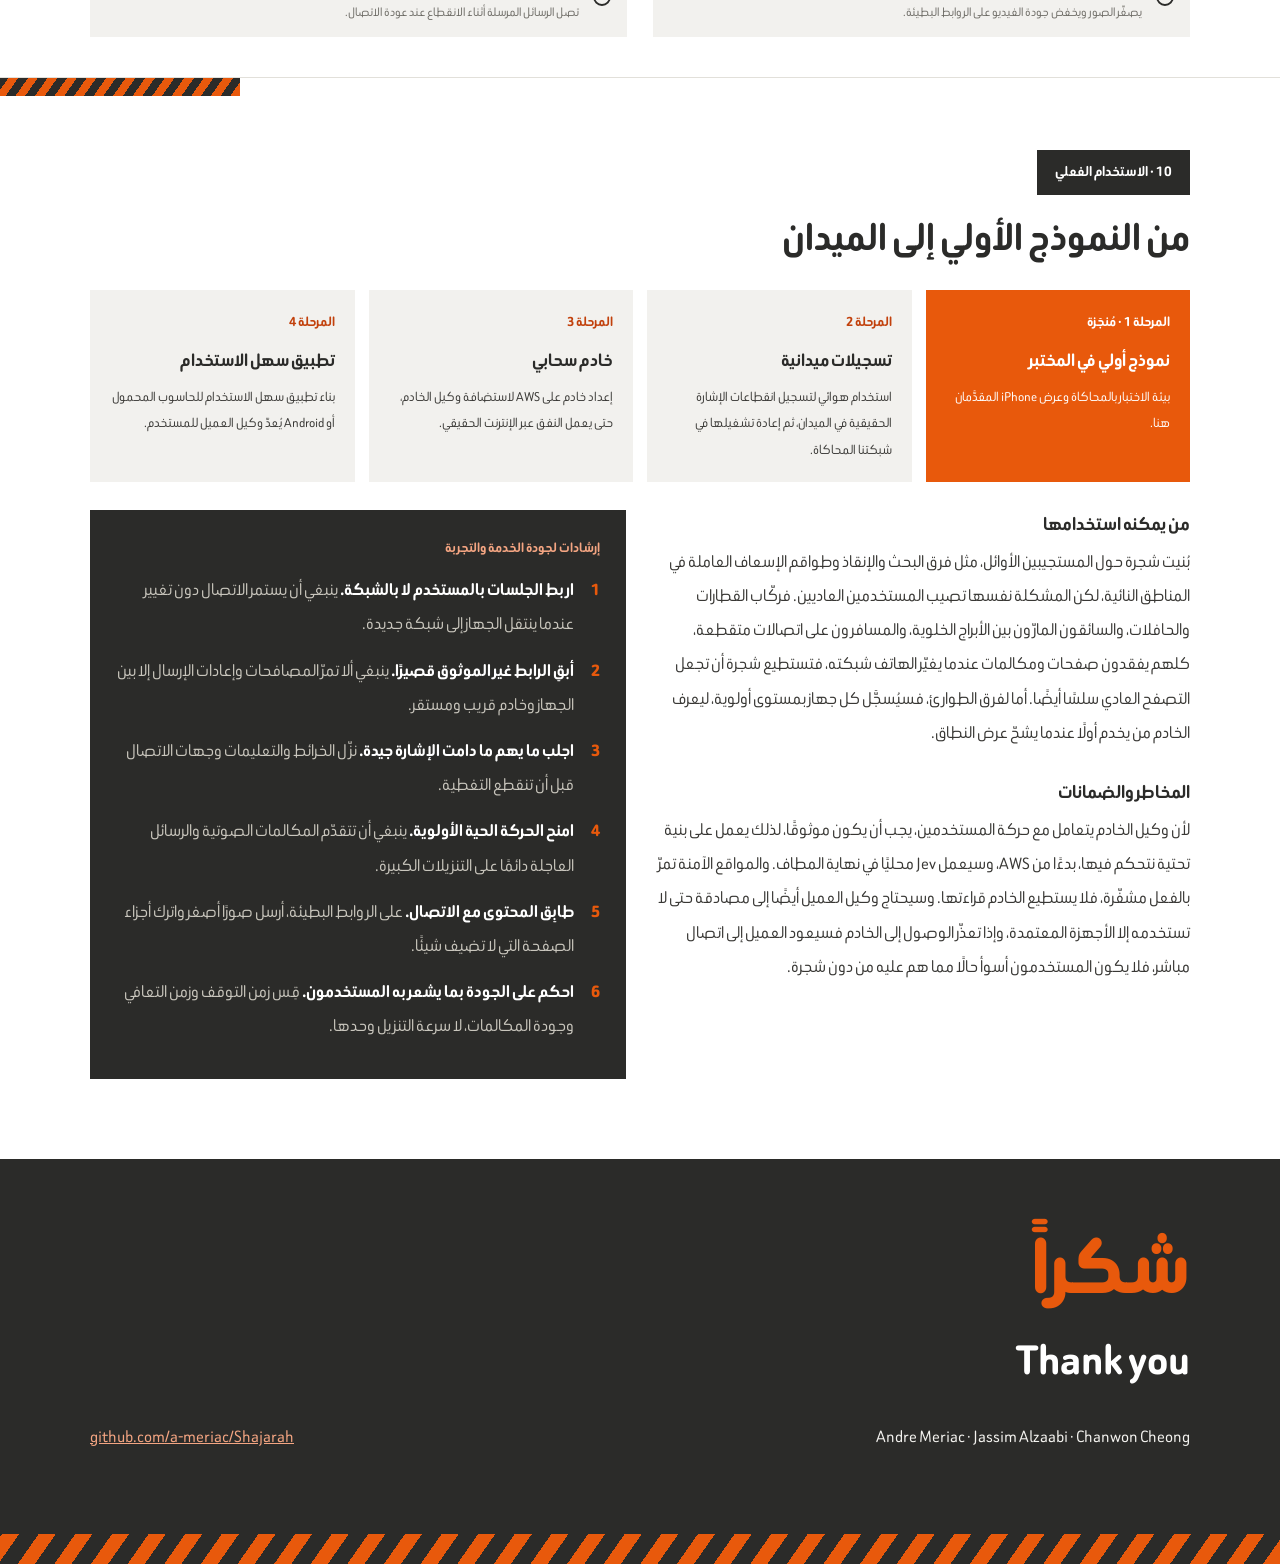
==== commit e71feb40: "Rebuild the site from the presentation deck, in its style The home page (English and Arabic) now fol" ====
--- a/site/ar.html
+++ b/site/ar.html
@@ -4,313 +4,576 @@
   <meta charset="utf-8">
   <meta name="viewport" content="width=device-width, initial-scale=1">
   <title>شجرة · Shajarah</title>
+  <meta name="description" content="تُبقي شجرة المستجيبين الأوائل على اتصال بينما تتنقّل هواتفهم بين الواي فاي و5G والأقمار الصناعية: نفق QUIC واحد يصمد أمام تغيّر عنوان IP، وضغط للبيانات، وجلب مسبق بالذكاء الاصطناعي. تحدي EDGE، ATP 2026.">
   <link rel="preconnect" href="https://fonts.googleapis.com">
   <link rel="preconnect" href="https://fonts.gstatic.com" crossorigin>
   <link href="https://fonts.googleapis.com/css2?family=Beiruti:wght@400;600;800&display=swap" rel="stylesheet">
   <link rel="alternate" hreflang="en" href="index.html">
-  <meta name="description" content="تُبقي شجرة اتصالك قائمًا عندما يتنقّل هاتفك بين الشبكات: من دون مصافحة جديدة، ومع انتقال يسبق انقطاع الإشارة. وتجلب مسبقًا الصفحات المرجّحة أيضًا. تحدي EDGE، ATP 2026.">
-  <style>
-    :root {
-      color-scheme: light;
-      --bg: #fbfaf7;
-      --fg: #1d1d1b;
-      --muted: #6b6a66;
-      --line: #e3e0d8;
-      --card: #ffffff;
-      --accent: #2f6f5e;
-      --accent-soft: #e4f0ec;
-    }
-    @media (prefers-color-scheme: dark) {
-      :root {
-        color-scheme: dark;
-        --bg: #161615;
-        --fg: #ecebe6;
-        --muted: #9d9b94;
-        --line: #2e2d2a;
-        --card: #1f1f1d;
-        --accent: #7cc4ad;
-        --accent-soft: #1f302b;
-      }
-    }
-    * { box-sizing: border-box; }
-    body {
-      margin: 0;
-      background: var(--bg);
-      color: var(--fg);
-      font: 20px/1.75 "Beiruti", "Noto Naskh Arabic", system-ui, sans-serif;
-    }
-    main { max-width: 760px; margin: 0 auto; padding: 56px 16px 80px; }
-    h1 { font-size: 2.4rem; line-height: 1.15; margin: 0 0 12px; letter-spacing: -0.02em; }
-    h1.wordmark { font-family: "Beiruti", "Noto Naskh Arabic", "Segoe UI", sans-serif; font-weight: 800;
-                  font-size: 4.4rem; line-height: 1.1; letter-spacing: 0; margin: 0; color: var(--accent);
-                  text-align: start; }
-    .topbar { display: flex; justify-content: space-between; align-items: center; gap: 12px; margin-bottom: 20px; }
-    .topbar .tag { margin-bottom: 0; }
-    .lang { font-size: 0.95rem; text-decoration: none; border: 1px solid var(--line); border-radius: 999px;
-            padding: 3px 12px; color: var(--fg); background: var(--card); }
-    .lang:lang(ar) { font-family: "Beiruti", "Noto Naskh Arabic", sans-serif; font-size: 1.05rem; }
-    .subtitle { font-size: 1.6rem; font-weight: 650; letter-spacing: -0.01em; margin: 0 0 18px; }
-    ul.key { list-style: none; padding: 0; margin: 0 0 28px; }
-    ul.key li { position: relative; padding-inline-start: 22px; margin-bottom: 10px; color: var(--muted); font-size: 1.08rem; }
-    ul.key li::before { content: ""; position: absolute; inset-inline-start: 4px; top: 0.62em; width: 8px; height: 8px;
-                        border-radius: 50%; background: var(--accent); }
-    ul.key b { color: var(--fg); }
-    h2 { font-size: 1.25rem; margin: 56px 0 12px; }
-    p { margin: 0 0 14px; }
-    .lede { font-size: 1.2rem; color: var(--muted); margin-bottom: 28px; }
-    .tag { display: inline-block; font-size: 0.8rem; color: var(--accent); background: var(--accent-soft);
-           padding: 3px 10px; border-radius: 999px; margin-bottom: 20px; }
-    a { color: var(--accent); }
-    .links { display: flex; flex-wrap: wrap; gap: 10px; }
-    .btn { display: inline-block; padding: 9px 16px; border-radius: 8px; border: 1px solid var(--line);
-           background: var(--card); color: var(--fg); text-decoration: none; font-size: 0.95rem; }
-    .btn.primary { background: var(--accent); border-color: var(--accent); color: var(--bg); }
-
-    /* How it works: a row of boxes that stacks on phones */
-    .flow { display: flex; align-items: center; gap: 8px; margin: 20px 0 8px; }
-    .node { flex: 1; background: var(--card); border: 1px solid var(--line); border-radius: 10px;
-            padding: 12px; text-align: center; font-size: 0.9rem; }
-    .node b { display: block; font-size: 0.95rem; }
-    .node span { color: var(--muted); font-size: 0.8rem; }
-    .node.tunnel { border-color: var(--accent); background: var(--accent-soft); }
-    .arrow { color: var(--muted); }
-    @media (max-width: 600px) {
-      .flow { flex-direction: column; align-items: stretch; }
-      .arrow { text-align: center; transform: rotate(90deg); }
-    }
-
-    ol.steps { padding-inline-start: 20px; }
-    ol.steps li { margin-bottom: 10px; }
-
-    figure { margin: 20px 0; }
-    figure img, video { width: 100%; border-radius: 10px; border: 1px solid var(--line); }
-    figcaption { color: var(--muted); font-size: 0.9rem; margin-top: 6px; }
-    .grid { display: grid; grid-template-columns: repeat(auto-fit, minmax(280px, 1fr)); gap: 12px; }
-    .stat { background: var(--card); border: 1px solid var(--line); border-radius: 10px; padding: 16px; }
-    .stat .num { font-size: 1.6rem; font-weight: 650; }
-    .stat .label { color: var(--muted); font-size: 0.85rem; }
-    .stat .num { font-variant-numeric: tabular-nums; }
-    .caption { color: var(--muted); font-size: 0.9rem; margin-top: 10px; }
-    .table-wrap { overflow-x: auto; margin: 16px 0 6px; }
-    table { border-collapse: collapse; width: auto; font-size: 0.9rem; font-variant-numeric: tabular-nums; }
-    th, td { text-align: start; padding: 7px 12px; border-bottom: 1px solid var(--line); vertical-align: top; }
-    th:first-child, td:first-child { padding-inline-start: 0; }
-    th { color: var(--muted); font-weight: 500; font-size: 0.85rem; }
-    td.num, th.num { text-align: end; white-space: nowrap; }
-    tr.ours td { font-weight: 650; background: var(--accent-soft); }
-    ul.points { padding-inline-start: 20px; }
-    ul.points li { margin-bottom: 10px; }
-    .callout { border-inline-start: 3px solid var(--accent); padding-block: 2px; padding-inline: 16px 0; margin: 20px 0; }
-    /* Section links. Wide screens: a quiet list in the margin beside the article that stays put
-       and marks the section being read. Narrow screens: one slim line at the top that scrolls
-       sideways instead of wrapping. */
-    nav.toc { position: sticky; top: env(safe-area-inset-top, 0px); z-index: 5; background: var(--bg);
-              margin: 24px -16px 0; padding: 8px 16px; border-bottom: 1px solid var(--line);
-              display: flex; gap: 18px; overflow-x: auto; white-space: nowrap; scrollbar-width: none;
-              font-size: 0.88rem; }
-    nav.toc::-webkit-scrollbar { display: none; }
-    nav.toc a { text-decoration: none; color: var(--muted); padding: 2px 0; border-bottom: 2px solid transparent; }
-    nav.toc a:hover { color: var(--fg); }
-    nav.toc a.active { color: var(--accent); border-bottom-color: var(--accent); }
-    h2 { scroll-margin-top: 64px; }
-    @media (min-width: 1180px) {
-      nav.toc { position: fixed; top: 120px; inset-inline-start: calc(50% - 380px - 200px); width: 170px;
-                margin: 0; padding: 0; border: 0; background: none; flex-direction: column; gap: 2px;
-                overflow: visible; white-space: normal; font-size: 0.85rem; }
-      nav.toc a { padding: 4px 0 4px 12px; padding-inline: 12px 0; border-bottom: 0;
-                  border-inline-start: 2px solid var(--line); }
-      nav.toc a.active { border-inline-start-color: var(--accent); }
-      h2 { scroll-margin-top: 24px; }
-    }
-    footer { margin-top: 64px; padding-top: 20px; border-top: 1px solid var(--line);
-             color: var(--muted); font-size: 0.9rem; }
-  </style>
+  <link rel="stylesheet" href="style.css">
 </head>
 <body>
+<nav class="topnav" aria-label="الأقسام">
+  <div class="wrap">
+    <a class="brand" href="#top" aria-label="شجرة، العودة إلى الأعلى">شجرة</a>
+    <div class="links">
+      <a href="#problem"><b>02</b>المشكلة</a>
+      <a href="#solutions"><b>03</b>الحلول</a>
+      <a href="#idea"><b>04</b>فكرتنا</a>
+      <a href="#model"><b>05</b>النموذج</a>
+      <a href="#prototype"><b>06</b>النموذج الأولي</a>
+      <a href="#testing"><b>07</b>الاختبار</a>
+      <a href="#results"><b>08</b>النتائج</a>
+      <a href="#improvements"><b>09</b>التحسينات</a>
+      <a href="#field"><b>10</b>الميدان</a>
+    </div>
+    <a class="navbtn" href="replay-ar.html">إعادة عرض البيانات</a>
+    <a class="lang" href="index.html" lang="en" hreflang="en">English</a>
+  </div>
+</nav>
+
+<header class="hero" id="top">
+  <div class="dark">
+    <p class="kicker">تحدي EDGE · ATP 2026</p>
+    <h1 class="wordmark">شجرة</h1>
+    <p class="name" lang="en" dir="ltr" style="text-align:right">Shajarah</p>
+    <p class="tagline">نُبقي المستجيبين الأوائل على اتصال بينما تتنقّل هواتفهم بين الواي فاي و5G والأقمار الصناعية.</p>
+    <div class="buttons">
+      <a class="btn primary" href="#results">اطّلع على النتائج</a>
+      <a class="btn" href="replay-ar.html">أعد عرض الاختبارات</a>
+      <a class="btn" href="https://github.com/a-meriac/Shajarah">الشيفرة على GitHub</a>
+    </div>
+  </div>
+  <div class="side">
+    <div>
+      <h2>الفريق</h2>
+      <ul class="team" lang="en" dir="ltr" style="text-align:right">
+        <li>Andre Meriac</li>
+        <li>Jassim Alzaabi</li>
+        <li>Chanwon Cheong</li>
+      </ul>
+    </div>
+    <div class="glance">
+      <div><b>0.96 ثانية</b><span>ليعود النفق إلى نقل البيانات بعد انقطاع 5G، مقابل 13.1 ثانية لاتصال TCP+TLS المرجعي لدينا</span></div>
+      <div><b>5.7×</b><span>أصغر حجمًا تعبر الصفحات النفق، وهي القيمة الوسيطة لـ2,147 صفحة من ويكيبيديا</span></div>
+      <div><b>16.1%</b><span>من النقرات الحقيقية تذهب إلى الروابط الثلاثة الأولى في ترتيب Jev، أي أكثر من ثلاثة أضعاف الاختيار العشوائي</span></div>
+    </div>
+  </div>
+</header>
+
 <main>
-  <div class="topbar" id="overview">
-    <span class="tag">تحدي EDGE · ATP 2026</span>
-    <a class="lang" href="index.html" lang="en" hreflang="en">English</a>
-  </div>
-  <h1 class="wordmark">شجرة</h1>
-  <p class="subtitle"><span lang="en" dir="ltr">Shajarah</span></p>
-  <p class="lede">تُبقي اتصالك قائمًا عندما يتنقّل هاتفك بين الشبكات.</p>
-  <ul class="key">
-    <li><b>من دون إعادة اتصال.</b> يعمل الاتصال عبر بروتوكول QUIC الذي يستمر عندما يتغيّر عنوان IP للهاتف، بدلًا من بدء مصافحة جديدة كما يتطلب TCP. فتستمر الصفحات والتنزيلات والمكالمات.</li>
-    <li><b>تنتقل إلى شبكة أخرى مبكرًا.</b> عندما تبدأ الإشارة بالضعف وتتوفّر شبكة أخرى، ينتقل الاتصال إليها قبل أن تنقطع الشبكة الحالية.</li>
-    <li><b>وأيضًا: تنزّل ما ستقرؤه لاحقًا.</b> إذا لم تكن هناك شبكة أخرى، يختار نموذج ذكاء اصطناعي الصفحات التي يُرجَّح أن تنقر عليها ويجلبها مسبقًا، فتُفتح حتى من دون أي إشارة.</li>
-  </ul>
-  <div class="links">
-    <a class="btn primary" href="replay-ar.html">إعادة عرض البيانات</a>
-    <a class="btn" href="https://github.com/a-meriac/Shajarah">الشيفرة المصدرية على GitHub</a>
-  </div>
-  <nav class="toc" aria-label="أقسام الصفحة">
-    <a href="#overview">نظرة عامة</a>
-    <a href="#glance">باختصار</a>
-    <a href="#problem">المشكلة</a>
-    <a href="#how">كيف تعمل</a>
-    <a href="#results">النتائج</a>
-    <a href="#learned">ما تعلّمناه</a>
-    <a href="#testing">كيف اختبرناها</a>
-    <a href="#limits">حدود العمل</a>
-  </nav>
-
-  <h2 id="glance">النتائج باختصار</h2>
-  <div class="grid">
-    <div class="stat"><div class="num">60 ملّي ثانية</div><div class="label">أطول انقطاع في مكالمة مباشرة عند مغادرة نطاق الواي فاي، بدلًا من ثانية تقريبًا</div></div>
-    <div class="stat"><div class="num">56% أقل</div><div class="label">من وقت انتظار الصفحات مقارنةً بالاتصال العادي</div></div>
-    <div class="stat"><div class="num">14 من 26</div><div class="label">نقرة أثناء انقطاع مدته 45 ثانية فُتحت فورًا، مقابل 3 من 20 من دون شجرة</div></div>
-    <div class="stat"><div class="num">0 من 20</div><div class="label">من القرّاء انتظروا أكثر مما مع الاتصال الحديث؛ 8 كانوا أسرع، والباقون بالسرعة نفسها</div></div>
-  </div>
-  <p class="caption">
-    قيست في شبكة محاكاة: 20 قارئًا افتراضيًا يتصفحون ويكيبيديا خلال انقطاع مفاجئ للشبكة مدته 45 ثانية،
-    ومكالمة صوتية أثناء المشي خارج نطاق الواي فاي. التفاصيل أدناه.
-  </p>
-
-  <h2 id="problem">المشكلة</h2>
-  <p>
-    تتجاهل الهواتف ضعف الإشارة إلى أن ينقطع الاتصال فعلًا. عندها فقط تبحث عن شبكة أخرى، وتعيد
-    الاتصال، وتعيد تحميل ما كنت تفتحه. في القطار أو السيارة أو عند الخروج من مبنى، يعني ذلك صفحة
-    متجمّدة أو مكالمة مقطوعة.
-  </p>
-  <p>
-    يعالج كلٌّ من الحلّين المعتادين نصف المشكلة فقط. تستطيع بروتوكولات النقل الحديثة مثل QUIC نقل
-    الاتصال من شبكة إلى أخرى، ولكن بعد حدوث التبديل فقط، ولا تستطيع تحميل أي شيء في غياب الإشارة
-    تمامًا. أما الجلب المسبق فيمكنه تخزين الصفحات مقدّمًا، لكن تشغيله باستمرار يهدر البيانات على
-    صفحات لا يفتحها أحد.
-  </p>
-
-  <h2 id="how">كيف تعمل</h2>
-  <div class="flow" aria-label="من المتصفح إلى وكيل العميل، عبر نفق فوق الواي فاي أو 5G أو القمر الصناعي، إلى وكيل الخادم، ثم إلى المواقع">
-    <div class="node"><b>المتصفح</b><span>دون تغيير</span></div>
-    <div class="arrow">←</div>
-    <div class="node"><b>وكيل العميل</b><span>على هاتفك</span></div>
-    <div class="arrow">←</div>
-    <div class="node tunnel"><b>النفق</b><span>واي فاي · 5G · قمر صناعي</span></div>
-    <div class="arrow">←</div>
-    <div class="node"><b>وكيل الخادم</b><span>في السحابة</span></div>
-    <div class="arrow">←</div>
-    <div class="node"><b>المواقع</b></div>
-  </div>
-  <ol class="steps">
-    <li><b>مراقبة الإشارة.</b> يقيس الهاتف الإشارة على كل شبكة عشر مرات في الثانية ويستخلص اتجاهها. إذا كانت الشبكة الحالية في طريقها إلى ما دون القوة الصالحة للاستخدام خلال الثواني الثماني التالية تقريبًا، يُطلق تحذيرًا.</li>
-    <li><b>الانتقال إلى شبكة أخرى قبل الانقطاع.</b> إذا كانت هناك شبكة أخرى سليمة، ينتقل الاتصال إليها قبل أن تنقطع الشبكة الحالية. ولأنه يعمل عبر QUIC، لا حاجة إلى مصافحة جديدة ولا يضيع شيء مما هو قيد التحميل.</li>
-    <li><b>الجلب المسبق حين لا توجد شبكة بديلة.</b> عندما تنقطع كل الشبكات معًا، يُبلغ الهاتف الخادم بأن انقطاعًا وشيك، فيبدأ الخادم بإرسال صفحات إضافية: الصفحات التي يُرجَّح أن تفتحها بعد ذلك، والصفحات المرجّحة التي تليها.</li>
-    <li><b>فتح الصفحات من دون إشارة.</b> في غياب الاتصال، تُفتح الصفحات التي أُرسلت إليك مباشرةً من ذاكرة الهاتف، وكأن شيئًا لم يحدث.</li>
-  </ol>
-  <p>
-    لتحديد الصفحات التي تستحق الإرسال، يسأل الخادم نموذج قرار هو
-    <a href="https://openrouter.ai/docs/guides/community/jev">Jev</a> من شركة TypeSafe عن مدى
-    احتمال نقرك على كل رابط، استنادًا إلى عنوان الصفحة وآخر الصفحات التي قرأتها والروابط الموجودة
-    فيها. تُرسل العناوين ونصوص الروابط فقط، ولا يُرسل محتوى الصفحات أبدًا. وعندما لا يكون هناك
-    انقطاع وشيك، يرسل الخادم القليل جدًا.
-  </p>
-
-  <h2 id="results">النتائج</h2>
-  <p>
-    اختبارنا الرئيسي هو انقطاع مفاجئ للشبكة: تضعف الإشارة الخلوية، ثم تغيب الإشارة عن كل الشبكات
-    لمدة 45 ثانية. يتصفح عشرون
-    قارئًا افتراضيًا، كلٌّ في مساره الخاص من نقرات ويكيبيديا الحقيقية؛ ويُعيد كل إعداد تشغيل القرّاء
-    والنقرات أنفسهم تمامًا، فيكون الاختلاف الوحيد هو الاتصال.
-  </p>
-  <div class="table-wrap">
-    <table>
-      <thead>
-        <tr><th>الإعداد</th><th class="num">متوسط الانتظار</th><th class="num">الوسيط</th><th class="num">النقرات أثناء الانقطاع<br>التي فُتحت فورًا</th><th class="num">بيانات إضافية</th></tr>
-      </thead>
-      <tbody>
-        <tr><td>عادي (TCP)</td><td class="num">31.7 ث</td><td class="num">28.5 ث</td><td class="num">3 من 20</td><td class="num">لا شيء</td></tr>
-        <tr><td>حديث (QUIC)</td><td class="num">21.6 ث</td><td class="num">17.0 ث</td><td class="num">3 من 22</td><td class="num">لا شيء</td></tr>
-        <tr class="ours"><td>شجرة</td><td class="num">14.0 ث</td><td class="num">3.4 ث</td><td class="num">14 من 26</td><td class="num">2.9 ميغابايت</td></tr>
-      </tbody>
-    </table>
-  </div>
-  <p class="caption">
-    الانتظار: إجمالي الوقت الذي قضاه القارئ أمام صفحة لم يكتمل تحميلها بعد، في كل رحلة (ث = ثانية).
-    عادي: TCP، الذي لا يعيد الاتصال إلا بعد انقطاع الرابط، كما تفعل معظم التطبيقات. حديث: QUIC،
-    الذي يصمد عند تغيّر الشبكة لكنه لا يجلب الصفحات مسبقًا. عشرون قارئًا لكل إعداد.
-  </p>
-  <p>
-    عند المقارنة قارئًا بقارئ مع الاتصال الحديث، كانت شجرة أسرع في 8 من أصل 20 حالة اختبار، ولم
-    تكن أبطأ في أي منها. أما بقية القرّاء فقد نقروا على صفحة لم يتوقعها النموذج، وانتظروا عودة
-    الإشارة تمامًا كما كانوا سينتظرون من دون شجرة. وانتظر القارئ النموذجي تحميل الصفحات 3.4 ثانية
-    فقط بدلًا من 17 ثانية.
-  </p>
-  <p>
-    التبديل المبكر بين الشبكات هو الأهم لأي شيء مباشر. أثناء المشي خارج نطاق الواي فاي في مبنى،
-    انقطع صوت مكالمة صوتية محاكاة (50 حزمة في الثانية) لنحو ثانية وفقدت 2% من صوتها عندما جرى
-    التبديل بعد انقطاع الواي فاي. أما مع شجرة التي تنتقل قبل الانقطاع ببضع ثوانٍ، فكان أطول انقطاع
-    60 ملّي ثانية، ولم يُفقد سوى 0.4% من الحزم، وهي نسبة الفقد الطبيعية للشبكة.
-  </p>
-  <p class="callout">
-    <a href="replay-ar.html">أعد عرض البيانات</a> من أي من هذه التشغيلات ثانيةً بثانية: الإشارة،
-    ولحظة التنبؤ بالانقطاع، وكل صفحة حمّلها كل إعداد أو انتظرها.
-  </p>
-
-  <h2 id="learned">ما الجديد، وما الذي تعلّمناه</h2>
-  <p>
-    نقل الاتصال بين الشبكات والجلب المسبق للروابط موجودان من قبل. ما تضيفه شجرة هو التوقيت: فهي
-    تتنبأ بالانقطاع من ضعف الإشارة، وتنقل الاتصال إلى شبكة أخرى قبل أن تنقطع الشبكة القديمة، من دون
-    مصافحة جديدة. وحين لا توجد شبكة بديلة، يخبر التحذير نفسه الخادم متى يبدأ الجلب المسبق وبأي قدر
-    ومتى يتوقف. وقد علّمنا بناؤها أمرين
-    مهمّين لكل من يجمع بين الأسلوبين:
-  </p>
-  <ul class="points">
-    <li><b>لا تجلب مسبقًا عبر رابط يحتضر.</b> كانت نسختنا الأولى تستمر في إرسال الصفحات بعد زوال الإشارة، فملأت البيانات التي لم يُؤكَّد استلامها الاتصالَ عند عودة التغطية، وانتهى الأمر ببعض القرّاء إلى انتظار أطول مما لو لم يكن هناك جلب مسبق أصلًا. أصبح الخادم الآن يتوقف قبيل الانقطاع المتوقع مباشرةً، ولا يتجاوز ما لديه قيد الإرسال 256 كيلوبايت أبدًا، لأن التوقيت المتوقع قد يخطئ ببضع ثوانٍ.</li>
-    <li><b>ينتظر QUIC طويلًا بعد انقطاع طويل.</b> أثناء انقطاع الرابط، يضاعف QUIC الفاصل بين محاولات إعادة الإرسال بعد كل محاولة فاشلة؛ فبعد 45 ثانية كانت المحاولة التالية على بعد نصف دقيقة، فبقي الاتصال صامتًا طويلًا بعد عودة الإشارة. نحن نعيد ضبط فترة الانتظار هذه فور استجابة الطرف الآخر من جديد.</li>
-  </ul>
-
-  <h2 id="testing">كيف اختبرناها</h2>
-  <p>
-    جرى كل شيء على شبكة محاكاة على نظام Linux. يعمل كلٌّ من الهاتف والموجّه وخادمنا والمواقع في
-    نطاق شبكي منفصل خاص به، وكانت لروابط الواي فاي و5G والقمر الصناعي في الهاتف قيم واقعية للتأخير
-    وفقد الحزم وعرض النطاق. وجدولنا ضعف الرابط وانقطاعه في أوقات محددة لمحاكاة ظروف العالم الحقيقي.
-  </p>
-  <p>
-    اخترنا اختبار شجرة باستخدام ويكيبيديا موقعًا يحمّله القرّاء، لأنها من السجلات العامة الكبيرة
-    القليلة التي تُظهر الروابط التي ينقر عليها الناس فعلًا. يتبع كل قارئ روابط اختارها قرّاء حقيقيون
-    في أغسطس 2026، مع أوقات قراءة واقعية، عبر نحو 2,000 صفحة من ويكيبيديا جُمّدت من أجل الاختبارات.
-    وقيّمنا توقعات النقر بشكل منفصل مقارنةً بنقرات شهر يوليو. كما اختبرنا شجرة على مواقع عادية
-    (الصفحة الرئيسية لموقع إخباري، ووثائق تقنية، ومتجر، ومنتدى، وخدمة حكومية) للتأكد من أنها غير
-    مضبوطة على ويكيبيديا وحدها.
-  </p>
-
-  <h2 id="limits">حدود العمل</h2>
-  <ul class="points">
-    <li><b>الجلب المسبق يستهلك البيانات.</b> نحو 3 ميغابايت لكل انقطاع، ومعظمها لا يُقرأ. وهذا يعادل تقريبًا صورة واحدة من كاميرا الهاتف أو دقيقتين تقريبًا من بث الموسيقى، ويُستهلك أساسًا في الثواني التي تسبق الانقطاع لا مع كل صفحة.</li>
-    <li><b>الشبكة محاكاة.</b> منحنيات الإشارة مصمّمة يدويًا؛ والخطوة التالية هي إعادة تشغيل قياسات حقيقية جُمعت أثناء القيادة.</li>
-    <li><b>الخصوصية.</b> يستدعي النموذج الأولي Jev عبر واجهة برمجية مستضافة. أما في نظام إنتاجي فسيعمل النموذج على خادمنا الخاص، فلا تغادر عناوين الصفحات ونصوص الروابط بنيةً تحتية نتحكم بها.</li>
-  </ul>
-
-  <footer>
-    شجرة هي مشاركتنا في تحدي EDGE، ATP 2026.
-    <a href="replay-ar.html">إعادة عرض البيانات</a> ·
-    <a href="https://github.com/a-meriac/Shajarah">الشيفرة المصدرية</a>
-  </footer>
+<!-- 02 -->
+<section class="slide" id="problem">
+  <div class="wrap">
+    <p class="tag">02 · المشكلة</p>
+    <h2 class="title">يفقد المستجيبون الاتصال حين يحتاجونه أكثر</h2>
+    <div class="cols two">
+      <div>
+        <h3>لماذا يحتاج المستجيبون إلى الاتصال</h3>
+        <p>يعتمد المستجيبون الأوائل بشكل متزايد على أدوات تعمل عبر الإنترنت في الميدان. تستخدم فرق كثيرة تطبيق ATAK الذي يعرض مواقع أفراد الفريق وبيانات الحادث على خريطة مشتركة في هواتفهم، وقد اعتمد تقليديًا على الشبكة الخلوية. وتخطط فرق البحث والإنقاذ تحركاتها وتتنقّل بأدوات خرائط مثل CalTopo، وتتيح المكالمات الصوتية عبر الإنترنت للفرق أن تتواصل أينما توفّرت تغطية البيانات.</p>
+        <p>لكن في عمليات البحث والإنقاذ في الصحراء أو أثناء عاصفة رملية تكون التغطية متقطعة، وينتقل هاتف المستجيب باستمرار بين أبراج خلوية مختلفة والأقمار الصناعية. ولا تكون هذه الأدوات أفضل من الاتصال الذي تعمل فوقه.</p>
+        <h3>لماذا يعطّل التنقّل بين الشبكات كل شيء</h3>
+        <p>كل انتقال إلى شبكة جديدة يمنح الهاتف عنوان IP جديدًا. واتصالات التطبيقات العادية مرتبطة بذلك العنوان، فيُجبر كل انتقال التطبيقات على البدء من جديد بمصافحة TCP جديدة. والنتيجة أن الخرائط تتوقف، والصفحات لا تُحمَّل، والمكالمات الصوتية تنقطع.</p>
+        <p>هكذا يبدو انتقال واحد من وجهة نظر التطبيق:</p>
+        <ol class="steps">
+          <li>ينضم الهاتف إلى شبكة جديدة ويحصل على عنوان IP جديد.</li>
+          <li>كل اتصال TCP مفتوح كان مرتبطًا بالعنوان القديم، فأصبح ميتًا، وكثيرًا ما لا يلاحظ التطبيق ذلك إلا بعد انتهاء مهلة الانتظار.</li>
+          <li>يفتح التطبيق اتصالًا جديدًا: مصافحة TCP ثم مصافحة TLS، قبل أن تتدفق أي بيانات.</li>
+          <li>ما كان في الطريق، صفحة أو جزء من خريطة أو رسالة، يضيع أو يجب إرساله من جديد.</li>
+        </ol>
+        <p>قد تبدو كل فجوة قصيرة، لكن الانتقالات تتكرر مرة بعد مرة أثناء تحرّك الفريق، وكل واحد منها يقطع كل تطبيقات الهاتف في اللحظة نفسها.</p>
+      </div>
+      <div class="card dark">
+        <p class="label">كلفة إعادة الاتصال</p>
+        <div class="num"><span class="ltr">1.2 s+</span></div>
+        <p class="big-label">من الوقت الضائع بعد كل انتقال على رابط قمر صناعي ثابت بالنسبة للأرض، قبل أن تتدفق أي بيانات من جديد.</p>
+        <p>يحتاج كل اتصال آمن جديد إلى مصافحة TCP ثم مصافحة TLS، وتستغرق كل منهما رحلة ذهاب وإياب كاملة على الأقل. وعلى رابط قمر صناعي ثابت تستغرق الرحلة الواحدة نحو 600 ملّي ثانية، فتزداد كلفة إعادة الاتصال كلما زاد زمن الاستجابة في الرابط.</p>
+        <div class="table-wrap">
+          <table>
+            <thead><tr><th>الرابط</th><th class="num">ذهاب وإياب</th><th class="num">مصافحتان</th></tr></thead>
+            <tbody>
+              <tr><td>واي فاي</td><td class="num">8 ملّي ثانية</td><td class="num">16 ملّي ثانية</td></tr>
+              <tr><td>5G</td><td class="num">24 ملّي ثانية</td><td class="num">48 ملّي ثانية</td></tr>
+              <tr><td>قمر صناعي منخفض المدار</td><td class="num">40 ملّي ثانية</td><td class="num">80 ملّي ثانية</td></tr>
+              <tr><td>قمر صناعي ثابت</td><td class="num">600 ملّي ثانية</td><td class="num">1.2 ثانية</td></tr>
+            </tbody>
+          </table>
+        </div>
+        <p class="small">أزمنة الذهاب والإياب للروابط التي نحاكيها. ويُضاف إليها الوقت اللازم لاكتشاف أن الرابط القديم انقطع.</p>
+        <p><strong class="hl">مع ترحيل الاتصال في QUIC، لا حاجة إلى أي مصافحة جديدة.</strong></p>
+      </div>
+    </div>
+  </div>
+</section>
+
+<!-- 03 -->
+<section class="slide" id="solutions">
+  <div class="wrap">
+    <p class="tag">03 · الحلول الحالية</p>
+    <h2 class="title">ما هو موجود، وأين يقصُر</h2>
+    <div class="cols three">
+      <div class="card sol">
+        <div class="head"><span class="icon"><svg viewBox="0 0 24 24" fill="none" stroke="currentColor" stroke-width="2.4" stroke-linecap="round" stroke-linejoin="round"><path d="M4 8h15l-4-4M20 16H5l4 4"/></svg></span><h3>ترحيل الاتصال في QUIC</h3></div>
+        <p>QUIC بروتوكول نقل حديث يعرّف الاتصال بمعرّف لا بعنوان IP، فيستطيع مبدئيًا الانتقال إلى شبكة جديدة من دون إعادة الاتصال. وهو مدمج بالفعل في بعض متصفحات الويب، حيث يسرّع تحميل الصفحات بدمج مصافحة النقل ومصافحة التشفير في واحدة.</p>
+        <div class="pm">
+          <p class="plus"><b>+ نقطة القوة:</b> مصمَّم ليصمد أمام تغيّر الشبكة، مع مصافحات سريعة ومشفّرة.</p>
+          <p class="minus"><b>− القيد:</b> نادرًا ما يُستخدم الترحيل عمليًا، ومعظم التطبيقات والمكالمات الصوتية ما زالت تعمل عبر TCP الذي لا يستطيع الترحيل أصلًا.</p>
+        </div>
+      </div>
+      <div class="card sol">
+        <div class="head"><span class="icon"><svg viewBox="0 0 24 24" fill="none" stroke="currentColor" stroke-width="2.4" stroke-linecap="round" stroke-linejoin="round"><path d="M5 7l5 5-5 5M12 18h7"/></svg></span><h3>Mosh، الطرفية المتنقّلة</h3></div>
+        <p>Mosh أداة طرفية عن بُعد تُبقي الجلسة قائمة بينما يغيّر الجهاز عنوان IP، حتى عند التنقّل بين الواي فاي والبيانات الخلوية والإيثرنت السلكي. وتتنبأ أيضًا بكيفية تغيّر الشاشة مع كل ضغطة مفتاح، فتُخفي التأخير عن المستخدم.</p>
+        <div class="pm">
+          <p class="plus"><b>+ نقطة القوة:</b> تنقّل مجرَّب بين الشبكات، مع تنبؤ يُخفي التأخير.</p>
+          <p class="minus"><b>− القيد:</b> تعمل لجلسات الطرفية فقط، فلا تساعد مستجيبًا يحمّل خريطة أو يفتح موقعًا أو يجري مكالمة.</p>
+        </div>
+      </div>
+      <div class="card sol">
+        <div class="head"><span class="icon"><svg viewBox="0 0 24 24" fill="none" stroke="currentColor" stroke-width="2.4" stroke-linecap="round" stroke-linejoin="round"><circle cx="6" cy="5" r="2"/><circle cx="6" cy="19" r="2"/><circle cx="17" cy="7" r="2"/><path d="M6 7v10M17 9c0 5-11 4-11 8"/></svg></span><h3>Multipath TCP</h3></div>
+        <p>يتيح Multipath TCP لاتصال واحد أن يستخدم عدة مسارات شبكية في آن واحد، مثل الواي فاي والشبكة الخلوية. فإذا تعطّل مسار استمرت البيانات عبر المسارات الأخرى. وتستخدمه Apple في أجهزة iPhone لخدمات مثل Siri، حتى تصمد الطلبات أمام إشارة واي فاي ضعيفة.</p>
+        <div class="pm">
+          <p class="plus"><b>+ نقطة القوة:</b> يُبقي الاتصال قائمًا عندما ينقطع أحد الروابط، ويمكنه جمع سعة عدة روابط.</p>
+          <p class="minus"><b>− القيد:</b> يجب أن يدعمه الجهاز والخادم كلاهما، ومعظم المواقع لا تدعمه، ولا يقلّل البيانات المرسلة عبر الروابط البطيئة.</p>
+        </div>
+      </div>
+    </div>
+    <h3>مقارنة جنبًا إلى جنب</h3>
+    <div class="table-wrap">
+      <table>
+        <thead><tr><th></th><th>يصمد أمام تغيّر عنوان IP</th><th>يساعد حركة الويب والتطبيقات</th><th>يتطلب تغيير كل موقع</th><th>يرسل بيانات أقل على الروابط البطيئة</th></tr></thead>
+        <tbody>
+          <tr><td>ترحيل QUIC</td><td>نعم، إذا دعمه الطرفان</td><td>فقط التطبيقات المبنية على QUIC</td><td>نعم</td><td>لا</td></tr>
+          <tr><td>Mosh</td><td>نعم</td><td>لا، جلسات الطرفية فقط</td><td>يتطلب Mosh على الجهاز البعيد</td><td>لشاشات الطرفية فقط</td></tr>
+          <tr><td>Multipath TCP</td><td>نعم، إذا توفّر مسار آخر</td><td>حيث يدعمه الطرفان</td><td>نعم</td><td>لا</td></tr>
+          <tr class="ours"><td>شجرة</td><td>نعم</td><td>التطبيقات التي تستخدم إعداد الوكيل في الهاتف</td><td>لا، خادمنا فقط</td><td>نعم: الضغط والجلب المسبق</td></tr>
+        </tbody>
+      </table>
+    </div>
+  </div>
+</section>
+
+<!-- 04 -->
+<section class="slide" id="idea">
+  <div class="wrap">
+    <p class="tag">04 · فكرتنا</p>
+    <h2 class="title">وكيل مزدوج بين الهاتف والسحابة</h2>
+    <p class="lede">تضع شجرة وكيلَين بين تطبيقات المستخدم والإنترنت: وكيل عميل على جهاز المستخدم، ووكيل خادم في السحابة. وتمرّ كل البيانات بينهما عبر نفق QUIC واحد يبقى مفتوحًا عندما يغيّر الجهاز شبكته، بينما يتولى وكيل الخادم العمل الثقيل نيابةً عن الجهاز. وعلى خلاف الحلول الحالية، تصمد شجرة أمام التنقّل بين الشبكات وتقلّل أيضًا البيانات التي يجب أن تعبر الرابط البطيء.</p>
+    <div class="ideas">
+      <div class="card dark">
+        <div class="n">01</div>
+        <h3>تصمد أمام تغيّر IP</h3>
+        <p>يأخذ وكيل العميل حركة كل تطبيق يستخدم إعداد الوكيل في الهاتف، وينقلها داخل نفق QUIC واحد. وعندما ينتقل الهاتف إلى شبكة أخرى، ينتقل النفق معه بدلًا من أن ينقطع.</p>
+      </div>
+      <div class="arrow" aria-hidden="true">→</div>
+      <div class="card">
+        <div class="n">02</div>
+        <h3>ترسل بيانات أقل</h3>
+        <p>يجلب وكيل الخادم صفحات الويب نيابةً عن الهاتف ويضغطها قبل إرسالها، فتعبر الرابط البطيء بيانات أقل بكثير. ويوفّر هذا عرض النطاق على كل اتصال لا على روابط الأقمار الصناعية وحدها، فتنخفض كلفة البيانات وتبقى سعة أكبر للحركة الحساسة للوقت مثل المكالمات الصوتية.</p>
+      </div>
+      <div class="arrow" aria-hidden="true">→</div>
+      <div class="card">
+        <div class="n">03</div>
+        <h3>تُحمَّل قبل أن تنقر</h3>
+        <p>يستخدم الخادم Jev، وهو نموذج ذكاء اصطناعي خفيف يُستدعى عبر واجهة برمجية، ليتنبأ بالروابط التي سيفتحها المستجيب بعد ذلك. ثم يرسل تلك الصفحات إلى الهاتف مسبقًا، فتُفتح فورًا حتى أثناء انقطاع قصير للإشارة.</p>
+      </div>
+    </div>
+    <div class="cols halves" style="margin-top:28px">
+      <div>
+        <h3>لماذا وكيلان؟</h3>
+        <p>لا تحتاج التطبيقات ولا المواقع إلى أي تغيير. تتحدث التطبيقات إلى وكيل العميل كما تتحدث إلى أي وكيل، وترى المواقع زائرًا عاديًا هو وكيل الخادم. والجزء الواقع بينهما وحده، وهو الجزء الذي نتحكم في طرفيه، يحتاج إلى التعامل مع تغيّر الشبكة.</p>
+      </div>
+      <div>
+        <h3>إبقاء الرابط غير الموثوق قصيرًا</h3>
+        <p>يتولى الخادم المصافحات مع المواقع وأي حزم تضيع في الطريق إليها، عبر اتصاله السريع والمستقر. ولا يُترك لنفق QUIC إلا رابط الهاتف نفسه، وهو الرابط الذي يتغيّر باستمرار.</p>
+      </div>
+    </div>
+  </div>
+</section>
+
+<!-- 05 -->
+<section class="slide" id="model">
+  <div class="wrap">
+    <p class="tag">05 · النموذج</p>
+    <h2 class="title">كيف تترابط أجزاء شجرة</h2>
+    <div class="flow">
+      <div class="col"><header><b>الهاتف والتطبيقات</b><span>تطبيقات من دون تعديل</span></header>
+        <div class="body">يواصل المستجيب استخدام تطبيقات عادية مثل المتصفح أو أداة الخرائط أو تطبيق المكالمات عبر الإنترنت، ولا يحتاج أي منها إلى تعديل. يمرّ كل طلب ترسله عبر وكيل العميل بدلًا من الذهاب مباشرة إلى الشبكة. وهكذا يحتفظ المستجيبون بالأدوات التي يعرفونها، وتتوقف هذه الأدوات ببساطة عن التعطّل عندما تتغيّر الشبكة.</div></div>
+      <div class="col dk"><header><b>وكيل العميل</b><span>على الجهاز</span></header>
+        <div class="body">يعمل وكيل العميل على الهاتف، وهو الجزء الوحيد في النظام الذي يعرف الشبكة المستخدمة. يضع كل طلب داخل نفق QUIC، ويحتفظ بذاكرة مؤقتة للصفحات يقدّم منها الصفحات المجلوبة مسبقًا مباشرة. وعندما يتغيّر عنوان IP يواصل النفق نفسه من العنوان الجديد، فلا ترى التطبيقات أي انقطاع.</div></div>
+      <div class="col or"><header><b>نفق QUIC</b><span>واي فاي · 5G · قمر صناعي</span></header>
+        <div class="body">النفق اتصال QUIC واحد بين الهاتف والسحابة، يمرّ عبر الواي فاي أو 5G أو القمر الصناعي. ولأن QUIC يعرّف الاتصال بمعرّف لا بعنوان، فإن تبديل الروابط لا يحتاج إلى مصافحة جديدة. والحزم الضائعة لا تؤخّر إلا تدفقها الخاص، فلا تعطّل صفحة بطيئة الصفحات الأخرى.</div></div>
+      <div class="col dk"><header><b>الوكيل السحابي</b><span>على خادم بعيد</span></header>
+        <div class="body">يقع الخادم على اتصال مستقر وسريع ويتولى العمل الثقيل عن الهاتف. يجلب الصفحات من الويب ويضغطها بخوارزمية deflate فتصغر نحو 5.7 مرة. ولأن اتصاله لا يتغيّر، تجري المصافحات مع المواقع عبر رابطه المستقر، ويبقى الجزء غير المستقر من الرحلة قصيرًا.</div></div>
+      <div class="col pe"><header><b>تنبؤ Jev</b><span>نموذج الرابط التالي</span></header>
+        <div class="body">كلما سلّم الخادم صفحة، استخرج روابطها ومرّرها إلى Jev مع سجل التصفح الأخير للمستخدم. يرتّب Jev الروابط بحسب احتمال أن ينقر عليها المستخدم بعد ذلك، ويدفع الخادم الصفحات الأعلى ترتيبًا إلى الذاكرة المؤقتة في الهاتف. وإذا فتح المستجيب إحداها أثناء انقطاع الإشارة، تُفتح فورًا.</div></div>
+    </div>
+    <div class="cols three" style="margin-top:32px">
+      <div>
+        <h3>طلب واحد، خطوة بخطوة</h3>
+        <ol class="steps">
+          <li>يطلب تطبيق صفحة من وكيل العميل.</li>
+          <li>إذا كانت في ذاكرة الهاتف نسخة حديثة قُدّمت فورًا. وإذا كانت هناك نسخة أقدم، يسأل الوكيل الخادم هل تغيّرت (ETag)، فلا يعبر الرابط إلا الجواب إن لم تتغيّر.</li>
+          <li>وإلا يمرّ الطلب عبر النفق؛ فيجلب الخادم الصفحة ويضغطها ويعيدها.</li>
+          <li>وفي الخلفية يسأل الخادم Jev عن الروابط التالية ويدفع الصفحات المرجّحة إلى الذاكرة المؤقتة.</li>
+        </ol>
+      </div>
+      <div>
+        <h3>عندما تتغيّر الشبكة</h3>
+        <ol class="steps">
+          <li>يفحص وكيل العميل النفق خمس مرات في الثانية.</li>
+          <li>إذا توقف الرابط الحالي عن الاستجابة لمدة ثانية، ينقل النفق إلى شبكة أخرى تعمل.</li>
+          <li>يواصل اتصال QUIC نفسه من عنوان IP الجديد: لا مصافحة جديدة، وتكتمل الطلبات التي كانت في الطريق.</li>
+          <li>إذا عاد الرابط بعد صمت طويل، يُعاد ضبط مؤقّت إعادة المحاولة في QUIC فورًا، فتتدفق البيانات من جديد خلال ثانية.</li>
+        </ol>
+      </div>
+      <div>
+        <h3>عندما تضعف الإشارة</h3>
+        <ol class="steps">
+          <li>يراقب الهاتف قوة الإشارة ويرسم اتجاهها خلال الثواني الخمس الأخيرة.</li>
+          <li>إذا كانت الإشارة ستصبح غير صالحة خلال ثماني ثوانٍ ولا توجد شبكة أخرى، ينبّه الخادم.</li>
+          <li>يجلب الخادم مسبقًا صفحات أكثر بكثير، وعلى عمق نقرتين في الانقطاعات الطويلة، ليبقى ما يُقرأ من دون اتصال.</li>
+          <li>ويتوقف عن الإرسال قبيل الانقطاع المتوقع مباشرة، لأن البيانات المرسلة إلى رابط ميت لا تفعل سوى إعاقة الاتصال عند عودته.</li>
+        </ol>
+      </div>
+    </div>
+    <div class="callout"><b>المواقع الآمنة.</b> تمرّ حركة HTTPS عبر النفق وهي ما زالت مشفّرة: لا يستطيع أي من الوكيلين قراءتها، ويكتفي الخادم بتمريرها إلى الموقع. وتصمد هذه الاتصالات أمام تغيّر الشبكة مثل كل ما في النفق، لكنها لا تُضغط ولا تُجلب مسبقًا.</div>
+  </div>
+</section>
+
+<!-- 06 -->
+<section class="slide" id="prototype">
+  <div class="wrap">
+    <p class="tag">06 · النموذج الأولي</p>
+    <h2 class="title">كيف يعمل نموذجنا الأولي</h2>
+    <div class="diagram">
+      <div class="row">
+        <div class="box"><b>iPhone</b><span>متصفح Safari، والوكيل مضبوط في إعدادات الواي فاي</span></div>
+        <div class="link">واي فاي<i></i><span class="ltr">port 8118</span></div>
+        <div class="box dk"><b>الحاسوب 1</b><span>وكيل العميل (جهة الهاتف)</span></div>
+        <div class="link"><i></i></div>
+        <div class="tunnel">نفق QUIC<small>عبر الإيثرنت أو بيانات الجوال</small></div>
+        <div class="link"><i></i></div>
+        <div class="box dk"><b>الحاسوب 2</b><span>وكيل الخادم (جهة السحابة)</span></div>
+        <div class="link"><i></i></div>
+        <div class="box"><b>الويب</b><span>المواقع</span></div>
+      </div>
+      <p class="note"><b>لماذا حاسوبان؟</b> لم نلتزم بعد بالدفع مقابل استضافة خادم، لذلك يحلّ الحاسوب 2 محل الخادم السحابي. أما في النظام الفعلي فيعمل وكيل العميل على جهاز iPhone نفسه ويتصل مباشرة بخادم بعيد.</p>
+    </div>
+    <div class="cols three" style="margin-top:28px">
+      <div>
+        <h3>تشغيل العرض</h3>
+        <p>يشغّل الحاسوب 2 وكيل الخادم وينشئ شهادة، ننسخها إلى الحاسوب 1 حتى يثق الجهازان ببعضهما. ويشغّل الحاسوب 1 وكيل العميل ويقبل الاتصالات من الأجهزة الأخرى على شبكة الواي فاي. وعلى iPhone نضبط وكيلًا يدويًا في إعدادات الواي فاي يشير إلى الحاسوب 1، ثم نتصفح في Safari كالمعتاد. الخطوات الكاملة في <a href="https://github.com/a-meriac/Shajarah#live-demo-browse-from-an-iphone-through-the-tunnel">ملف README على GitHub</a>.</p>
+      </div>
+      <div>
+        <h3>نوعان من الحركة</h3>
+        <p>تمرّ مواقع HTTPS الآمنة عبر النفق وهي ما زالت مشفّرة، فلا يستطيع أي من الوكيلين قراءة محتواها. أما مواقع HTTP العادية فتمرّ عبر الوكيل الكامل، حيث يضغط الخادم الصفحات وتحفظها جهة الهاتف في ذاكرتها المؤقتة. ويتشارك النوعان نفق QUIC نفسه بين الحاسوبين.</p>
+      </div>
+      <div>
+        <h3>عرض الانتقال بين الشبكات</h3>
+        <p>لا يعمل إعداد الوكيل في iPhone إلا على الواي فاي، لذلك يحدث الانتقال على الحاسوب 1: يُبقي الواي فاي لجهاز iPhone وينقل النفق بين الإيثرنت وبيانات الجوال بينما يواصل Safari التحميل. وعلى الحاسوب 2 يسجّل سجل الخادم كل موقع يُفتح، ويُظهر Wireshark اتصال QUIC واحدًا يحمل كل الحركة. أما الانتقال نفسه فهو ما تقيسه اختباراتنا في الشبكة المحاكاة؛ انظر النتائج.</p>
+      </div>
+    </div>
+    <h3>ما أظهره العرض الحي</h3>
+    <div class="stats">
+      <div class="stat"><div class="num">94</div><p>اتصالًا آمنًا بـ44 موقعًا مختلفًا خلال نصف ساعة من التصفح على iPhone، كلها عبر نفق QUIC واحد</p></div>
+      <div class="stat"><div class="num">41</div><p>اتصالًا فتحه بحث واحد في Google في أقل من أربع ثوانٍ، كلها داخل النفق نفسه</p></div>
+      <div class="stat"><div class="num">0.9 <small>ثانية</small></div><p>لتحميل صفحة ويكيبيديا حجمها 922 كيلوبايت عبر HTTPS من خلال الوكيلين</p></div>
+    </div>
+    <p class="muted small">عمل تطبيق Instagram عبر النفق من دون أي تعديل، إذ يلتقط إعداد الوكيل في iPhone تلقائيًا. وكل اتصال فشل كان بخادم إعلانات أو تتبّع أو قياس استخدام، ويبدو أن الشبكة التي اختبرنا عليها تحجبها.</p>
+    <div class="built-with">
+      <span class="label">بُني باستخدام</span>
+      <span><b>aioquic</b> نفق QUIC</span>
+      <span><b>Python ssl</b> خط أساس TCP</span>
+      <span><b>zlib</b> الضغط</span>
+      <span><b>Jev عبر OpenRouter</b> التنبؤ بالروابط</span>
+      <span><b>selectolax</b> استخراج الروابط</span>
+    </div>
+  </div>
+</section>
+
+<!-- 07 -->
+<section class="slide" id="testing">
+  <div class="wrap">
+    <p class="tag">07 · عملية الاختبار</p>
+    <h2 class="title">كيف اختبرنا شجرة</h2>
+    <div class="cols two">
+      <div>
+        <p>لنختبر النظام بإنصاف وبشكل قابل للتكرار، بنينا شبكة محاكاة على حاسوب Linux واحد. تُنشئ مساحات أسماء الشبكة أربعة أجهزة منفصلة: هاتفًا وموجّهًا وخادمًا سحابيًا وموقعًا. وتمنح أداة tc netem، وهي أداة Linux مجانية ومفتوحة المصدر، كل رابط تأخيرًا وتذبذبًا وفقدانًا للحزم وعرض نطاق واقعية. وأجرينا سيناريوهين: انقطاع 5G تضعف فيه الإشارة ويبقى الرابط ميتًا نحو 45 ثانية قبل أن يعود، ونزهة تضعف فيها إشارة الواي فاي حتى تختفي فينتقل الهاتف إلى 5G.</p>
+        <div class="label" style="margin-top:18px">سيناريو الانقطاع، ثانية بثانية</div>
+        <div class="timeline" aria-label="من 0 إلى 30 ثانية: إشارة 5G جيدة. من 30 إلى 38 ثانية: تضعف الإشارة. من 38 إلى 84 ثانية: لا إشارة على أي شبكة. من 84 إلى 120 ثانية: عودة 5G.">
+          <div class="ok" style="flex:30">5G</div><div class="fade" style="flex:8"></div><div class="dead" style="flex:46">لا إشارة · 46 ث</div><div class="ok" style="flex:36">عودة 5G</div>
+        </div>
+        <div class="timeline-axis"><span>0 s</span><span>30 s</span><span>38 s</span><span>84 s</span><span>120 s</span></div>
+        <p class="small muted" style="margin-top:8px">تضعف الإشارة ابتداءً من الثانية 30، ويبقى الرابط ميتًا من الثانية 38 إلى 84، ثم تعود 5G. والواي فاي والقمر الصناعي غير متاحين طوال الوقت، فلا توجد شبكة يُنتقل إليها.</p>
+        <p>بدلًا من اختلاق سلوك تصفح، استخدمنا سجلات النقر العامة في ويكيبيديا، التي تحصي عدد المرات التي تتبّع فيها قرّاء حقيقيون كل رابط من مقالة إلى أخرى. كل تشغيل قارئ افتراضي واحد يتبع نقرات حقيقية من أغسطس 2026. وأجرينا 20 تشغيلًا لكل واحد من أربعة إعدادات، من TCP العادي حتى النظام الكامل، ونقارن القيم الوسيطة حتى لا يؤثر تشغيل واحد سريع أو بطيء على غير العادة في النتيجة.</p>
+        <p>يُستخدم Jev كما هو عبر واجهته البرمجية، فلا يحتاج إلى بيانات تدريب. قيّمناه على 1,002 صفحة من ويكيبيديا مقابل 109.1 مليون نقرة حقيقية من يوليو 2026، وقارنّاه بثلاثة خطوط أساس: اختيار عشوائي بين الروابط الأربعين نفسها التي يراها Jev، وترتيب الروابط في الصفحة، والرابط الأكثر نقرًا في يونيو. وفصل الأشهر الثلاثة يعني ألا يُقيَّم أي متنبئ على نقرات تعلّم منها.</p>
+      </div>
+      <div class="card">
+        <p class="label">ما قسناه</p>
+        <ul class="clean">
+          <li><b style="color:var(--orange-text)">زمن تحميل الصفحة:</b> الوقت من طلب الصفحة حتى استلامها كاملة.</li>
+          <li><b style="color:var(--orange-text)">زمن التعافي:</b> المدة بين عودة الشبكة ومرور أول حزمة جديدة عبر النفق.</li>
+          <li><b style="color:var(--orange-text)">البيانات المنقولة:</b> البايتات المرسلة عبر رابط الهاتف، قبل الضغط وبعده.</li>
+          <li><b style="color:var(--orange-text)">معدل الإصابة:</b> نسبة النقرات الحقيقية التي ذهبت إلى الرابط الأول أو الروابط الثلاثة الأولى في ترتيب المتنبئ.</li>
+          <li><b style="color:var(--orange-text)">الجلب المسبق المهدور:</b> البيانات التي أُنفقت على صفحات مجلوبة مسبقًا لم تُفتح أبدًا.</li>
+        </ul>
+        <p class="label" style="margin-top:22px">إعدادات الروابط (في اتجاه واحد)</p>
+        <div class="table-wrap">
+          <table>
+            <thead><tr><th>الرابط</th><th class="num">التأخير</th><th class="num">التذبذب</th><th class="num">الفقدان</th><th class="num">عرض النطاق</th></tr></thead>
+            <tbody>
+              <tr><td>واي فاي</td><td class="num">4 ms</td><td class="num">2 ms</td><td class="num">0.1%</td><td class="num">100 Mbit/s</td></tr>
+              <tr><td>5G</td><td class="num">12 ms</td><td class="num">4 ms</td><td class="num">0.2%</td><td class="num">150 Mbit/s</td></tr>
+              <tr><td class="muted">LTE</td><td class="num muted">25 ms</td><td class="num muted">8 ms</td><td class="num muted">0.5%</td><td class="num muted">30 Mbit/s</td></tr>
+              <tr><td class="muted">قمر صناعي منخفض المدار</td><td class="num muted">20 ms</td><td class="num muted">6 ms</td><td class="num muted">0.5%</td><td class="num muted">100 Mbit/s</td></tr>
+              <tr><td class="muted">قمر صناعي ثابت</td><td class="num muted">300 ms</td><td class="num muted">10 ms</td><td class="num muted">0.3%</td><td class="num muted">20 Mbit/s</td></tr>
+            </tbody>
+          </table>
+        </div>
+        <p class="small muted">تُطبَّق على طرفي كل رابط، فتكون رحلة الذهاب والإياب نحو ضعف التأخير. الصفوف الرمادية جاهزة في بيئة الاختبار لكنها لم تُستخدم بعد في اختبار.</p>
+      </div>
+    </div>
+    <h3>الإعدادات الأربعة</h3>
+    <div class="table-wrap">
+      <table>
+        <thead><tr><th>الإعداد</th><th>النفق</th><th>الضغط</th><th>الجلب المسبق</th><th class="num">التشغيلات</th><th class="num">الصفحات المفتوحة</th></tr></thead>
+        <tbody>
+          <tr><td>TCP+TLS</td><td>TCP+TLS، يعيد الاتصال بعد الانقطاع</td><td>نعم</td><td>لا</td><td class="num">20</td><td class="num">78</td></tr>
+          <tr><td>QUIC</td><td>QUIC، يحافظ على الاتصال</td><td>نعم</td><td>لا</td><td class="num">20</td><td class="num">90</td></tr>
+          <tr><td>QUIC مع جلب مسبق ثابت</td><td>QUIC</td><td>نعم</td><td>Jev، مع تجاهل تنبيهات الانقطاع</td><td class="num">20</td><td class="num">92</td></tr>
+          <tr class="ours"><td>شجرة</td><td>QUIC</td><td>نعم</td><td>Jev، وأكثر قبل الانقطاع</td><td class="num">20</td><td class="num">95</td></tr>
+        </tbody>
+      </table>
+    </div>
+    <h3>ثلاثة أشهر من بيانات النقر، منفصلة</h3>
+    <div class="table-wrap">
+      <table>
+        <thead><tr><th>الشهر</th><th>استُخدم في</th></tr></thead>
+        <tbody>
+          <tr><td>يونيو 2026</td><td>خط أساس الرابط الأكثر نقرًا فقط</td></tr>
+          <tr><td>يوليو 2026</td><td>مفتاح الإجابة: تقييم Jev وخطوط الأساس (109.1 مليون نقرة على 1,002 صفحة)</td></tr>
+          <tr><td>أغسطس 2026</td><td>جلسات التصفح التي يتبعها القرّاء الافتراضيون</td></tr>
+        </tbody>
+      </table>
+    </div>
+  </div>
+</section>
+
+<!-- 08 -->
+<section class="slide" id="results">
+  <div class="wrap">
+    <p class="tag">08 · نتائج الاختبار</p>
+    <h2 class="title">ما أظهرته الاختبارات</h2>
+    <div class="stats">
+      <div class="stat dark"><div class="num">0.96 <small>ثانية</small></div><p>زمن تعافي QUIC بعد انقطاع 5G، مقابل 13.1 ثانية لاتصال TCP+TLS المرجعي لدينا (القيمة الوسيطة لـ20 تشغيلًا)</p></div>
+      <div class="stat"><div class="num">5.7×</div><p>القيمة الوسيطة لتصغير حجم الصفحة بخوارزمية deflate، على 2,147 صفحة من ويكيبيديا</p></div>
+      <div class="stat"><div class="num">16.1%</div><p>معدل إصابة Jev في الروابط الثلاثة الأولى، أكثر من ثلاثة أضعاف الاختيار العشوائي بين الروابط نفسها (5.1%)</p></div>
+    </div>
+    <div class="cols halves">
+      <div class="chart-card">
+        <h4>زمن التعافي، القيمة الوسيطة</h4>
+        <p class="sub">بعد انقطاع 5G، 20 تشغيلًا لكل إعداد</p>
+        <div class="legend"><span><i class="key" style="background:var(--series-tcp)"></i>TCP+TLS</span><span><i class="key" style="background:var(--series-quic)"></i>QUIC</span></div>
+        <div id="chart-recovery"></div>
+        <details class="data"><summary>اعرضه جدولًا</summary>
+          <div class="table-wrap"><table><thead><tr><th></th><th class="num">القيمة الوسيطة</th><th class="num">النصف الأوسط من التشغيلات</th></tr></thead><tbody>
+            <tr><td>TCP+TLS</td><td class="num">13.1 ثانية</td><td class="num">13.0–13.2 ثانية</td></tr>
+            <tr><td>QUIC</td><td class="num">0.96 ثانية</td><td class="num">0.92–1.03 ثانية</td></tr>
+          </tbody></table></div></details>
+      </div>
+      <div class="chart-card">
+        <h4>زمن تحميل الصفحة، القيمة الوسيطة</h4>
+        <p class="sub">بعيدًا عن أي انقطاع</p>
+        <div class="legend"><span><i class="key" style="background:var(--series-tcp)"></i>TCP+TLS</span><span><i class="key" style="background:var(--series-quic)"></i>QUIC</span></div>
+        <div id="chart-loads"></div>
+        <details class="data"><summary>اعرضه جدولًا</summary>
+          <div class="table-wrap"><table><thead><tr><th></th><th class="num">TCP+TLS</th><th class="num">QUIC</th></tr></thead><tbody>
+            <tr><td>واي فاي</td><td class="num">224 ملّي ثانية (10 صفحات)</td><td class="num">216 ملّي ثانية (10 صفحات)</td></tr>
+            <tr><td>5G</td><td class="num">265 ملّي ثانية (54 صفحة)</td><td class="num">229 ملّي ثانية (61 صفحة)</td></tr>
+          </tbody></table></div></details>
+      </div>
+    </div>
+    <div class="cols three" style="margin-top:28px">
+      <div>
+        <h3>التعافي</h3>
+        <p>عندما عادت 5G بعد انقطاع دام نحو 45 ثانية، عاد QUIC إلى نقل البيانات خلال ثانية، بينما استغرق اتصال TCP+TLS المرجعي لدينا 13 ثانية ليعيد الاتصال. ويشمل ذلك تعديلنا الخاص على QUIC، الذي يعيد ضبط مؤقّت إعادة المحاولة فور سماع الخادم من جديد؛ ومن دونه استغرق QUIC أيضًا عشرات الثواني. وبعيدًا عن أي انقطاع، استغرق تحميل الصفحات الوقت نفسه تقريبًا في الحالتين.</p>
+      </div>
+      <div>
+        <h3>التنبؤ</h3>
+        <p>يتفوّق معدل إصابة Jev في الروابط الثلاثة الأولى، 16.1%، على خطَّي الأساس اللذين لا يحتاجان إلى بيانات: الاختيار العشوائي (5.1%) وترتيب الروابط في الصفحة (9.4%)، من دون الحاجة إلى أي بيانات نقر. ويسجّل ترتيب الروابط الأكثر نقرًا نتيجة أعلى (38.1%)، لكنه يعتمد على سجلات النقر الخاصة بالموقع، وهي سجلات لا يملكها الوكيل.</p>
+      </div>
+      <div>
+        <h3>توفير البيانات</h3>
+        <p>في تشغيلات الانقطاع العشرين، أرسل QUIC العادي 4.7 ميغابايت حيث كانت الصفحات غير المضغوطة ستستهلك 25.2 ميغابايت، أي أقل بـ5.4 مرة. وعلى لقطة ويكيبيديا الكاملة المستخدمة في الاختبار، تُضغط صفحات حجمها 847 ميغابايت إلى 133 ميغابايت، أي توفير بمقدار 6.4 مرة على كل رابط، لا على الروابط البطيئة وحدها.</p>
+      </div>
+    </div>
+
+    <h3>انتظار الصفحات أثناء الانقطاع</h3>
+    <p>إجمالي الوقت الذي قضاه كل قارئ في انتظار الصفحات خلال التشغيل الذي يمتد دقيقتين، 20 قارئًا لكل إعداد. والصفحات التي فُتحت من الهاتف أثناء الانقطاع هي التي جلبتها شجرة مسبقًا أو حفظتها.</p>
+    <div class="table-wrap">
+      <table>
+        <thead><tr><th>الإعداد</th><th class="num">متوسط الانتظار</th><th class="num">الانتظار الوسيط</th><th class="num">نقرات الانقطاع المفتوحة من الهاتف</th><th class="num">المجلوب مسبقًا لكل تشغيل</th></tr></thead>
+        <tbody>
+          <tr><td>TCP+TLS</td><td class="num">31.7 ثانية</td><td class="num">28.5 ثانية</td><td class="num">3 من 20</td><td class="num">–</td></tr>
+          <tr><td>QUIC</td><td class="num">21.6 ثانية</td><td class="num">17.0 ثانية</td><td class="num">3 من 22</td><td class="num">–</td></tr>
+          <tr><td>QUIC مع جلب مسبق ثابت</td><td class="num">20.1 ثانية</td><td class="num">12.6 ثانية</td><td class="num">5 من 23</td><td class="num">0.24 ميغابايت</td></tr>
+          <tr class="ours"><td>شجرة</td><td class="num">14.0 ثانية</td><td class="num">3.4 ثانية</td><td class="num">14 من 26</td><td class="num">2.9 ميغابايت</td></tr>
+        </tbody>
+      </table>
+    </div>
+    <p>مقارنةً بـQUIC العادي، كانت شجرة أسرع لدى 8 من القرّاء العشرين ولم تكن أبطأ لدى أي منهم؛ أما الباقون فنقروا صفحة لم يُتنبأ بها، فانتظروا الشبكة مثل الجميع.</p>
+
+    <div class="cols halves">
+      <div>
+        <h3>التنبؤ بالتفصيل</h3>
+        <div class="table-wrap">
+          <table>
+            <thead><tr><th>المتنبئ</th><th class="num">الأول</th><th class="num">الثلاثة الأولى</th><th>يحتاج إلى</th></tr></thead>
+            <tbody>
+              <tr class="ours"><td>Jev</td><td class="num">6.2%</td><td class="num">16.1%</td><td>الصفحة وحدها</td></tr>
+              <tr><td>اختيار عشوائي بين الروابط الأربعين نفسها</td><td class="num">1.7%</td><td class="num">5.1%</td><td>لا شيء</td></tr>
+              <tr><td>ترتيب الروابط في الصفحة</td><td class="num">2.7%</td><td class="num">9.4%</td><td>لا شيء</td></tr>
+              <tr><td>الرابط الأكثر نقرًا في الشهر السابق</td><td class="num">19.2%</td><td class="num">38.1%</td><td>سجلات النقر الخاصة بالموقع</td></tr>
+            </tbody>
+          </table>
+        </div>
+        <p class="small muted">نسبة نقرات يوليو الحقيقية على كل صفحة التي ذهبت إلى الروابط الأولى في ترتيب المتنبئ، في المتوسط على 1,002 صفحة. يرى Jev أول 40 رابطًا في محتوى الصفحة، وهي تحمل 66% من النقرات؛ أما خط أساس الرابط الأكثر نقرًا فيرتّب كل الروابط.</p>
+      </div>
+      <div>
+        <h3>البيانات بالتفصيل</h3>
+        <div class="table-wrap">
+          <table>
+            <thead><tr><th></th><th class="num">غير مضغوطة</th><th class="num">المرسَلة</th><th class="num">التوفير</th></tr></thead>
+            <tbody>
+              <tr><td>لقطة ويكيبيديا، 2,147 صفحة</td><td class="num">847 ميغابايت</td><td class="num">133 ميغابايت</td><td class="num">6.4×</td></tr>
+              <tr><td>QUIC، 20 تشغيل انقطاع</td><td class="num">25.2 ميغابايت</td><td class="num">4.7 ميغابايت</td><td class="num">5.4×</td></tr>
+              <tr><td>شجرة، 20 تشغيل انقطاع، مع الجلب المسبق</td><td class="num">384 ميغابايت</td><td class="num">62.1 ميغابايت</td><td class="num">6.2×</td></tr>
+            </tbody>
+          </table>
+        </div>
+        <p class="small muted">يتراوح التوفير لكل صفحة بين 2.7× و19×؛ ويصغر النصف الأوسط من الصفحات بين 5.1× و6.2×.</p>
+        <h4>كلفة الجلب المسبق</h4>
+        <p>أرسلت شجرة 2.9 ميغابايت من الصفحات المجلوبة مسبقًا في كل تشغيل، ولم يُفتح 99.2% منها قط: فمعظم التنبؤات تخطئ، ولا يُجدي الجلب المسبق إلا عندما يجعل الانقطاعُ إصابةً واحدة تستحق تلك البيانات. ولهذا لا يكون الجلب المسبق كثيفًا إلا عند توقّع انقطاع.</p>
+      </div>
+    </div>
+
+    <h3>ما الذي حدث على نحو خاطئ في الطريق</h3>
+    <ul class="dash">
+      <li><b>الدفع إلى رابط ميت.</b> في التشغيلات الأولى استمر الجلب المسبق خلال الانقطاع. ثم أعاقت البيانات غير المؤكَّد استلامها تعافي QUIC، فانتظر بعض القرّاء أكثر مما مع QUIC العادي. والآن يتوقف الخادم قبيل الانقطاع المتوقع، ولا تتجاوز البيانات المجلوبة مسبقًا غير المؤكَّد استلامها 256 كيلوبايت.</li>
+      <li><b>مؤقّت إعادة محاولة ظل يطول.</b> بعد 45 ثانية من الصمت، كان QUIC ينتظر نحو 30 ثانية قبل أن يحاول من جديد. والآن يعيد الطرفان ضبط هذا المؤقّت فور أن يسمع كل منهما الآخر.</li>
+      <li><b>صفحات لم تتطابق أبدًا.</b> فاتت صفحات مجلوبة مسبقًا لأن العنوان نفسه كُتب بطريقتين. والآن يُوحَّد شكل العناوين في الطرفين.</li>
+    </ul>
+    <div class="buttons" style="margin-top:18px"><a class="btn primary" href="replay-ar.html">أعد عرض الاختبارات</a></div>
+  </div>
+</section>
+
+<!-- 09 -->
+<section class="slide" id="improvements">
+  <div class="wrap">
+    <p class="tag">09 · التحسينات</p>
+    <h2 class="title">ما يمكننا تحسينه</h2>
+    <div class="map-legend"><span><i class="pip on"></i>مُنجَز</span><span><i class="pip"></i>مُخطَّط</span></div>
+    <div class="mind">
+      <div class="group">
+        <div class="gname">النقل</div>
+        <ul>
+          <li class="built"><i class="pip on"></i><div><b>نفق QUIC</b><span>اتصال واحد يصمد أمام تغيّر عنوان IP.</span></div></li>
+          <li class="built"><i class="pip on"></i><div><b>تمرير HTTPS</b><span>تعبر المواقع الآمنة النفق وهي ما زالت مشفّرة.</span></div></li>
+          <li><i class="pip"></i><div><b>القمر الصناعي والخلوية معًا</b><span>الإرسال عبر الرابطين واستخدام الأسرع منهما.</span></div></li>
+          <li><i class="pip"></i><div><b>انتقال مبكر تنبؤي</b><span>الانتقال إلى شبكة أخرى قبل أن تنقطع الإشارة.</span></div></li>
+          <li><i class="pip"></i><div><b>مصادقة الوكيل</b><span>لا تستخدم وكيل العميل إلا الأجهزة المعتمدة.</span></div></li>
+        </ul>
+      </div>
+      <div class="group">
+        <div class="gname">التنبؤ والذاكرة المؤقتة</div>
+        <ul>
+          <li class="built"><i class="pip on"></i><div><b>تنبؤ Jev بالروابط</b><span>يرتّب الروابط التي يُرجَّح أن يفتحها المستخدم بعد ذلك.</span></div></li>
+          <li class="built"><i class="pip on"></i><div><b>ذاكرة الصفحات المؤقتة</b><span>تلبّي الطلبات المتكررة من دون إعادة جلبها.</span></div></li>
+          <li class="built"><i class="pip on"></i><div><b>الطلبات المشروطة (ETag)</b><span>تتحقق هل تغيّرت الصفحة من دون تنزيلها من جديد.</span></div></li>
+          <li><i class="pip"></i><div><b>Jev محلي عبر Laya</b><span>يُبقي بيانات التصفح على خوادم نتحكم فيها.</span></div></li>
+          <li><i class="pip"></i><div><b>جلب مسبق يراعي البطارية</b><span>يجلب أقل عندما تنخفض البطارية.</span></div></li>
+        </ul>
+      </div>
+      <div class="group">
+        <div class="gname">المحتوى</div>
+        <ul>
+          <li class="built"><i class="pip on"></i><div><b>ضغط deflate</b><span>تعبر الصفحات النفق أصغر بنحو 5.7 مرة.</span></div></li>
+          <li><i class="pip"></i><div><b>ضغط Brotli</b><span>خوارزمية أقوى تصغّر الصفحات أكثر.</span></div></li>
+          <li><i class="pip"></i><div><b>النص أولًا</b><span>يُرسل نص الصفحة قبل صورها.</span></div></li>
+          <li><i class="pip"></i><div><b>حذف HTML وCSS غير اللازمَين</b><span>يزيل شيفرة لا تحمل معلومات مفيدة.</span></div></li>
+          <li><i class="pip"></i><div><b>تصغير الصور والفيديو</b><span>يصغّر الصور ويخفض جودة الفيديو على الروابط البطيئة.</span></div></li>
+        </ul>
+      </div>
+      <div class="group">
+        <div class="gname">التشغيل</div>
+        <ul>
+          <li class="built"><i class="pip on"></i><div><b>بيئة اختبار بالمحاكاة</b><span>تعيد إنشاء روابط الواي فاي و5G والانقطاعات والانتقالات.</span></div></li>
+          <li><i class="pip"></i><div><b>خادم مستضاف ذاتيًا</b><span>تتحكم خدمات الطوارئ في بنيتها التحتية.</span></div></li>
+          <li><i class="pip"></i><div><b>أولوية المستجيبين (eMLPP)</b><span>يخدم المستجيبين أولًا، كما تفعل شبكات GSM مع مكالمات الإنقاذ.</span></div></li>
+          <li><i class="pip"></i><div><b>مكالمات Opus صامدة</b><span>تحوّل تصحيحُ الأخطاء فقدانَ الحزم إلى تشويش قصير.</span></div></li>
+          <li><i class="pip"></i><div><b>رسائل التخزين وإعادة التوجيه</b><span>تصل الرسائل المرسلة أثناء الانقطاع عند عودة الاتصال.</span></div></li>
+        </ul>
+      </div>
+    </div>
+  </div>
+</section>
+
+<!-- 10 -->
+<section class="slide" id="field">
+  <div class="wrap">
+    <p class="tag">10 · الاستخدام الفعلي</p>
+    <h2 class="title">من النموذج الأولي إلى الميدان</h2>
+    <div class="phases">
+      <div class="phase done"><p class="label">المرحلة 1 · مُنجَزة</p><h4>نموذج أولي في المختبر</h4><p>بيئة الاختبار بالمحاكاة وعرض iPhone المقدَّمان هنا.</p></div>
+      <div class="phase"><p class="label">المرحلة 2</p><h4>تسجيلات ميدانية</h4><p>استخدام هوائي لتسجيل انقطاعات الإشارة الحقيقية في الميدان، ثم إعادة تشغيلها في شبكتنا المحاكاة.</p></div>
+      <div class="phase"><p class="label">المرحلة 3</p><h4>خادم سحابي</h4><p>إعداد خادم على AWS لاستضافة وكيل الخادم، حتى يعمل النفق عبر الإنترنت الحقيقي.</p></div>
+      <div class="phase"><p class="label">المرحلة 4</p><h4>تطبيق سهل الاستخدام</h4><p>بناء تطبيق سهل الاستخدام للحاسوب المحمول أو Android يُعدّ وكيل العميل للمستخدم.</p></div>
+    </div>
+    <div class="cols halves">
+      <div>
+        <h3 style="color:var(--ink)">من يمكنه استخدامها</h3>
+        <p>بُنيت شجرة حول المستجيبين الأوائل، مثل فرق البحث والإنقاذ وطواقم الإسعاف العاملة في المناطق النائية، لكن المشكلة نفسها تصيب المستخدمين العاديين. فركّاب القطارات والحافلات، والسائقون المارّون بين الأبراج الخلوية، والمسافرون على اتصالات متقطعة، كلهم يفقدون صفحات ومكالمات عندما يغيّر الهاتف شبكته، فتستطيع شجرة أن تجعل التصفح العادي سلسًا أيضًا. أما لفرق الطوارئ، فسيُسجَّل كل جهاز بمستوى أولوية، ليعرف الخادم من يخدم أولًا عندما يشحّ عرض النطاق.</p>
+        <h3 style="color:var(--ink)">المخاطر والضمانات</h3>
+        <p>لأن وكيل الخادم يتعامل مع حركة المستخدمين، يجب أن يكون موثوقًا، لذلك يعمل على بنية تحتية نتحكم فيها، بدءًا من AWS، وسيعمل Jev محليًا في نهاية المطاف. والمواقع الآمنة تمرّ بالفعل مشفّرة، فلا يستطيع الخادم قراءتها. وسيحتاج وكيل العميل أيضًا إلى مصادقة حتى لا تستخدمه إلا الأجهزة المعتمدة، وإذا تعذّر الوصول إلى الخادم فسيعود العميل إلى اتصال مباشر، فلا يكون المستخدمون أسوأ حالًا مما هم عليه من دون شجرة.</p>
+      </div>
+      <div class="guidelines">
+        <p class="label">إرشادات لجودة الخدمة والتجربة</p>
+        <ol>
+          <li><b>اربط الجلسات بالمستخدم لا بالشبكة.</b> ينبغي أن يستمر الاتصال دون تغيير عندما ينتقل الجهاز إلى شبكة جديدة.</li>
+          <li><b>أبقِ الرابط غير الموثوق قصيرًا.</b> ينبغي ألا تمرّ المصافحات وإعادات الإرسال إلا بين الجهاز وخادم قريب ومستقر.</li>
+          <li><b>اجلب ما يهم ما دامت الإشارة جيدة.</b> نزّل الخرائط والتعليمات وجهات الاتصال قبل أن تنقطع التغطية.</li>
+          <li><b>امنح الحركة الحية الأولوية.</b> ينبغي أن تتقدّم المكالمات الصوتية والرسائل العاجلة دائمًا على التنزيلات الكبيرة.</li>
+          <li><b>طابِق المحتوى مع الاتصال.</b> على الروابط البطيئة، أرسل صورًا أصغر واترك أجزاء الصفحة التي لا تضيف شيئًا.</li>
+          <li><b>احكم على الجودة بما يشعر به المستخدمون.</b> قِس زمن التوقف وزمن التعافي وجودة المكالمات، لا سرعة التنزيل وحدها.</li>
+        </ol>
+      </div>
+    </div>
+  </div>
+</section>
 </main>
+
+<footer class="closing">
+  <div class="wrap">
+    <div>
+      <p class="thanks-ar">شكراً</p>
+      <p class="thanks" lang="en" dir="ltr" style="text-align:right">Thank you</p>
+      <p lang="en" dir="ltr" style="text-align:right">Andre Meriac · Jassim Alzaabi · Chanwon Cheong</p>
+    </div>
+    <p><a href="https://github.com/a-meriac/Shajarah" dir="ltr">github.com/a-meriac/Shajarah</a></p>
+  </div>
+</footer>
+
+<script src="charts.js"></script>
+<script src="site.js"></script>
 <script>
-  // Mark the section being read in the section links.
-  (() => {
-    const links = [...document.querySelectorAll("nav.toc a")];
-    const byId = new Map(links.map((a) => [a.getAttribute("href").slice(1), a]));
-    const heads = [...byId.keys()].map((id) => document.getElementById(id)).filter(Boolean);
-    const mark = () => {
-      let current = heads[0];
-      for (const h of heads) if (h.getBoundingClientRect().top < innerHeight * 0.3) current = h;
-      // The last sections are too short to scroll their heading that far up: at the bottom of
-      // the page, the last one is being read.
-      if (innerHeight + scrollY >= document.documentElement.scrollHeight - 4) current = heads[heads.length - 1];
-      const active = byId.get(current.id);
-      if (active.classList.contains("active")) return;
-      for (const a of links) a.classList.toggle("active", a === active);
-      // In the one-line bar on phones, keep the current section's link in view.
-      const nav = active.parentElement;
-      if (nav.scrollWidth > nav.clientWidth) active.scrollIntoView({ block: "nearest", inline: "center" });
-    };
-    addEventListener("scroll", mark, { passive: true });
-    addEventListener("resize", mark);
-    mark();
-  })();
+  // Charts draw left to right, so their values keep Latin units (Arabic units would come out reversed).
+  Site.home({
+    series: [
+      { label: "TCP+TLS", color: "var(--series-tcp)" },
+      { label: "QUIC", color: "var(--series-quic)" },
+    ],
+    recovery: { groups: [{ label: "بعد الانقطاع", values: [13.08, 0.96] }], fmt: (v) => (v < 1 ? `${v.toFixed(2)} s` : `${v.toFixed(1)} s`), label: "زمن التعافي بعد انقطاع 5G: ‏TCP+TLS ‏13.1 ثانية، QUIC ‏0.96 ثانية" },
+    loads: { groups: [{ label: "واي فاي", values: [224, 216] }, { label: "5G", values: [265, 229] }], fmt: (v) => `${v} ms`, label: "زمن تحميل الصفحة الوسيط: واي فاي 224 و216 ملّي ثانية، و5G ‏265 و229 ملّي ثانية" },
+  });
 </script>
 </body>
 </html>
--- a/site/style.css
+++ b/site/style.css
@@ -0,0 +1,416 @@
+/* Shajarah site: the look of the presentation deck. Charcoal, one orange, warm gray panels,
+   letter-spaced section tags and diagonal stripes. Shared by every page, in both languages
+   (logical properties, so right-to-left pages mirror by themselves). */
+
+:root {
+  color-scheme: light;
+  --bg: #ffffff;
+  --panel: #f2f1ee;
+  --peach: #fdeee4;
+  --ink: #2b2b29;          /* headings, dark panels */
+  --text: #393835;
+  --muted: #6b6963;
+  --line: #e2e0da;
+  --orange: #e8590c;       /* marks, bars, big numbers */
+  --orange-text: #c2410c;  /* orange at text sizes (4.5:1 on white) */
+  --dark: #2b2b29;         /* dark panels */
+  --on-dark: #f4f3ef;
+  --on-dark-muted: #c9c6bd;
+  --on-dark-accent: #f4a582;
+  --stripe-b: #2b2b29;
+  /* charts */
+  --series-tcp: #948f86;   /* context: the old way */
+  --series-quic: #e8590c;  /* the story */
+  --grid: #e6e4de;
+  --axis: #c3c2b7;
+  --critical: #d03b3b;
+  --warning: #fab219;
+  --good: #0ca30c;
+  --net-wifi0: #2a78d6;
+  --net-cell0: #2b2b29;
+  --net-sat0: #1baf7a;
+  --outage: rgba(43, 43, 41, 0.07);
+  --push-burst: #c9c6bd;
+  --shadow: 0 4px 16px rgba(0, 0, 0, 0.12);
+  --sans: "Helvetica Neue", Helvetica, Arial, "Liberation Sans", system-ui, sans-serif;
+  --arabic: "Beiruti", "Noto Naskh Arabic", system-ui, sans-serif;
+}
+@media (prefers-color-scheme: dark) {
+  :root:not([data-theme="light"]) {
+    color-scheme: dark;
+    --bg: #1a1a19; --panel: #242422; --peach: #33251c; --ink: #f2f1ee; --text: #dcdad3;
+    --muted: #a3a097; --line: #34332f; --orange-text: #f08a4f; --dark: #111110;
+    --on-dark: #f2f1ee; --on-dark-muted: #b3b0a7; --stripe-b: #111110;
+    --series-tcp: #8a867d; --grid: #2e2d2a; --axis: #45443f; --net-cell0: #e6e4dd;
+    --outage: rgba(255, 255, 255, 0.07); --push-burst: #55544f; --shadow: 0 4px 16px rgba(0, 0, 0, 0.5);
+  }
+}
+:root[data-theme="dark"] {
+  color-scheme: dark;
+  --bg: #1a1a19; --panel: #242422; --peach: #33251c; --ink: #f2f1ee; --text: #dcdad3;
+  --muted: #a3a097; --line: #34332f; --orange-text: #f08a4f; --dark: #111110;
+  --on-dark: #f2f1ee; --on-dark-muted: #b3b0a7; --stripe-b: #111110;
+  --series-tcp: #8a867d; --grid: #2e2d2a; --axis: #45443f; --net-cell0: #e6e4dd;
+  --outage: rgba(255, 255, 255, 0.07); --push-burst: #55544f; --shadow: 0 4px 16px rgba(0, 0, 0, 0.5);
+}
+
+* { box-sizing: border-box; }
+html { scroll-behavior: smooth; }
+body {
+  margin: 0; background: var(--bg); color: var(--text);
+  font: 17px/1.6 var(--sans);
+  -webkit-text-size-adjust: 100%;
+}
+:lang(ar) body, body:lang(ar) { font: 19px/1.8 var(--arabic); }
+/* The deck's orange bar down the side of every content slide. */
+body::before {
+  content: ""; position: fixed; inset-block: 0; inset-inline-start: 0; width: 10px;
+  background: var(--orange); z-index: 20;
+}
+@media (max-width: 700px) { body::before { width: 5px; } }
+a { color: var(--orange-text); }
+img, svg { max-width: 100%; }
+.wrap { max-width: 1180px; margin: 0 auto; padding-inline: 16px; }
+@media (min-width: 700px) { .wrap { padding-inline: 40px; } }
+[lang="en"] { unicode-bidi: isolate; }
+.ltr { direction: ltr; unicode-bidi: isolate; display: inline-block; }
+
+/* ------------------------------------------------------------------ top bar */
+.topnav {
+  position: sticky; top: 0; z-index: 10; background: var(--dark); color: var(--on-dark);
+  border-bottom: 3px solid var(--orange);
+}
+.topnav .wrap { display: flex; align-items: center; gap: 18px; height: 52px; }
+.topnav .brand { font: 800 1.45rem/1 var(--arabic); color: var(--orange); text-decoration: none; flex: none; }
+.topnav .links {
+  display: flex; gap: 16px; overflow-x: auto; white-space: nowrap; scrollbar-width: none;
+  flex: 1; min-width: 0; font-size: 0.8rem; letter-spacing: 0.03em;
+}
+.topnav .links { gap: 14px; }
+.topnav .links::-webkit-scrollbar { display: none; }
+.topnav .links a { color: var(--on-dark-muted); text-decoration: none; padding: 14px 0 12px; border-bottom: 2px solid transparent; }
+.topnav .links a:hover { color: var(--on-dark); }
+.topnav .links a.active { color: var(--on-dark); border-bottom-color: var(--orange); }
+.topnav .links a b { color: var(--on-dark-accent); font-weight: 600; margin-inline-end: 5px; }
+.lang {
+  flex: none; font-size: 0.85rem; color: var(--on-dark); text-decoration: none;
+  border: 1px solid rgba(255, 255, 255, 0.3); border-radius: 3px; padding: 3px 10px;
+}
+.lang:lang(ar) { font-family: var(--arabic); font-size: 1rem; }
+.lang:hover { border-color: var(--orange); }
+.navbtn { flex: none; font-size: 0.82rem; font-weight: 700; color: #fff; background: var(--orange); text-decoration: none; padding: 5px 12px; border-radius: 2px; white-space: nowrap; }
+@media (max-width: 600px) { .navbtn { display: none; } }
+
+/* ------------------------------------------------------------------ title slide */
+.hero { display: grid; grid-template-columns: minmax(0, 1.45fr) minmax(0, 1fr); background: var(--bg); }
+.hero .dark {
+  position: relative; background: var(--dark); color: var(--on-dark);
+  padding: 72px 40px 96px; padding-inline-start: max(40px, calc((100vw - 1180px) / 2 + 40px));
+}
+.hero .dark::after {
+  content: ""; position: absolute; inset-inline: 0; bottom: 0; height: 30px;
+  background: repeating-linear-gradient(-55deg, var(--orange) 0 14px, var(--stripe-b) 14px 30px);
+}
+.hero .kicker { font-size: 0.85rem; font-weight: 700; letter-spacing: 0.3em; color: var(--on-dark-accent); text-transform: uppercase; margin: 0 0 32px; }
+.hero .wordmark { font: 800 clamp(4.5rem, 12vw, 7.5rem)/1 var(--arabic); color: var(--orange); margin: 0; }
+.hero .name { font-size: clamp(2.2rem, 5vw, 3.2rem); font-weight: 700; color: #fff; margin: 4px 0 20px; line-height: 1.1; }
+.hero .tagline { font-size: 1.3rem; color: var(--on-dark-muted); max-width: 30em; margin: 0 0 32px; }
+.hero .side { padding: 72px 40px 40px; display: flex; flex-direction: column; gap: 28px; justify-content: center; }
+.hero .side h2 { font-size: 0.85rem; letter-spacing: 0.3em; color: var(--orange-text); text-transform: uppercase; margin: 0 0 12px; }
+.hero .team { list-style: none; padding: 0; margin: 0; font-size: 1.7rem; color: var(--ink); line-height: 1.7; }
+.hero .glance { display: grid; gap: 10px; }
+.hero .glance div { background: var(--peach); padding: 10px 14px; border-inline-start: 4px solid var(--orange); }
+.hero .glance b { display: block; font-size: 1.45rem; color: var(--orange-text); line-height: 1.2; }
+.hero .glance span { font-size: 0.9rem; color: var(--text); }
+@media (max-width: 900px) {
+  .hero { grid-template-columns: minmax(0, 1fr); }
+  .hero .dark { padding: 48px 20px 72px; }
+  .hero .side { padding: 32px 20px 8px; }
+}
+
+.buttons { display: flex; flex-wrap: wrap; gap: 10px; }
+.btn {
+  display: inline-block; padding: 10px 18px; font-weight: 600; font-size: 0.95rem; text-decoration: none;
+  border: 2px solid var(--orange); color: var(--on-dark); background: transparent; border-radius: 2px;
+}
+.btn.primary { background: var(--orange); color: #fff; }
+.btn:hover { filter: brightness(1.08); }
+.btn.light { color: var(--ink); }
+
+/* ------------------------------------------------------------------ slides */
+.slide { position: relative; padding: 72px 0 40px; scroll-margin-top: 56px; }
+.slide::after { /* stripe patch in the top corner, as on the deck */
+  content: ""; position: absolute; top: 0; inset-inline-end: 0; width: min(240px, 40vw); height: 18px;
+  background: repeating-linear-gradient(-55deg, var(--orange) 0 8px, var(--stripe-b) 8px 16px);
+}
+.slide + .slide { border-top: 1px solid var(--line); }
+.tag {
+  display: inline-block; background: var(--dark); color: #fff; font-size: 0.82rem; font-weight: 700;
+  letter-spacing: 0.18em; text-transform: uppercase; padding: 8px 18px; margin: 0 0 18px;
+}
+:lang(ar) .tag { letter-spacing: 0; font-size: 1rem; }
+h2.title { font-size: clamp(1.9rem, 4vw, 2.7rem); line-height: 1.15; color: var(--ink); margin: 0 0 28px; letter-spacing: -0.01em; }
+:lang(ar) h2.title { letter-spacing: 0; }
+h3 { font-size: 1.3rem; color: var(--orange-text); margin: 28px 0 8px; line-height: 1.3; }
+h3:first-child { margin-top: 0; }
+h4 { font-size: 1.05rem; color: var(--ink); margin: 20px 0 6px; }
+p { margin: 0 0 14px; }
+.lede { font-size: 1.15rem; color: var(--text); max-width: 60em; }
+.muted { color: var(--muted); }
+.small { font-size: 0.9rem; }
+.label { font-size: 0.78rem; font-weight: 700; letter-spacing: 0.22em; text-transform: uppercase; color: var(--muted); margin: 0 0 12px; }
+:lang(ar) .label { letter-spacing: 0; font-size: 0.95rem; }
+ul.clean { list-style: none; padding: 0; margin: 0 0 14px; }
+ul.dash { padding-inline-start: 20px; margin: 0 0 14px; }
+ul.dash li, ol.steps li { margin-bottom: 8px; }
+ol.steps { padding-inline-start: 22px; margin: 0 0 14px; }
+ol.steps li::marker { color: var(--orange-text); font-weight: 700; }
+
+.cols { display: grid; gap: 28px; }
+.cols.two { grid-template-columns: minmax(0, 1.4fr) minmax(0, 1fr); }
+.card table th, .card table td { padding: 7px 8px; }
+.card table { font-size: 0.86rem; }
+.cols.halves { grid-template-columns: repeat(2, minmax(0, 1fr)); }
+.cols.three { grid-template-columns: repeat(3, minmax(0, 1fr)); }
+@media (max-width: 900px) { .cols.two, .cols.halves, .cols.three { grid-template-columns: minmax(0, 1fr); } }
+
+.card { background: var(--panel); padding: 24px 26px; }
+.card.dark { background: var(--dark); color: var(--on-dark); }
+.card.dark h3, .card.dark > .num { color: var(--orange); }
+.card.dark table { font-size: 0.9rem; }
+.card.dark thead th { background: transparent; color: var(--on-dark-accent); border-bottom: 1px solid rgba(255,255,255,0.25); }
+.card.dark td { color: var(--on-dark); border-bottom-color: rgba(255,255,255,0.12); }
+.card.dark .label { color: var(--on-dark-accent); }
+.card.dark p { color: var(--on-dark-muted); }
+.card.dark strong.hl { color: var(--orange); }
+.card.peach { background: var(--peach); }
+.card > .num { font-size: clamp(2.8rem, 6vw, 4.2rem); font-weight: 800; color: var(--orange); line-height: 1; margin: 6px 0 12px; }
+.card .big-label { font-size: 1.15rem; color: var(--on-dark); margin: 0 0 14px; }
+.card h4 { margin-top: 0; }
+
+/* Solutions: icon, name, text, strength/limitation */
+.sol .head { display: flex; align-items: center; gap: 14px; margin-bottom: 14px; }
+.sol .icon { width: 52px; height: 52px; border-radius: 50%; background: var(--peach); display: grid; place-items: center; flex: none; color: var(--orange); }
+.sol .icon svg { width: 26px; height: 26px; }
+.sol h3 { margin: 0; color: var(--ink); }
+.sol .pm { border-top: 1px solid var(--line); padding-top: 12px; margin-top: 16px; font-size: 0.95rem; }
+.sol .pm p { margin-bottom: 8px; }
+.sol .plus b { color: var(--orange-text); }
+.sol .minus b { color: var(--ink); }
+
+/* Numbered idea cards with arrows between them */
+.ideas { display: grid; grid-template-columns: minmax(0, 1fr) auto minmax(0, 1fr) auto minmax(0, 1fr); align-items: stretch; gap: 10px; }
+.ideas .arrow { align-self: center; color: var(--orange); font-size: 1.6rem; }
+:lang(ar) .ideas .arrow, :lang(ar) .flow .arrow { transform: scaleX(-1); }
+.ideas .n { font-size: 3.2rem; font-weight: 800; color: var(--orange); line-height: 1; margin-bottom: 10px; }
+.ideas h3 { color: var(--ink); margin: 0 0 10px; font-size: 1.4rem; }
+.ideas .card.dark h3 { color: #fff; }
+@media (max-width: 900px) {
+  .ideas { grid-template-columns: minmax(0, 1fr); }
+  .ideas .arrow { transform: rotate(90deg); justify-self: center; }
+  :lang(ar) .ideas .arrow { transform: rotate(90deg); }
+}
+
+/* The model: five columns with headers */
+.flow { display: grid; grid-template-columns: repeat(5, minmax(0, 1fr)); gap: 16px; }
+.flow .col { display: flex; flex-direction: column; background: var(--panel); position: relative; }
+.flow .col header { padding: 18px 14px; text-align: center; background: #d6d3cb; color: var(--ink); min-height: 92px; display: flex; flex-direction: column; justify-content: center; }
+.flow .col header b { font-size: 1.2rem; }
+.flow .col header span { font-size: 0.85rem; color: var(--muted); font-weight: 600; }
+.flow .col.dk header { background: var(--dark); color: #fff; }
+.flow .col.dk header span { color: var(--on-dark-muted); }
+.flow .col.or header { background: var(--orange); color: #fff; }
+.flow .col.or header span { color: #ffe3d3; }
+.flow .col.pe header { background: var(--peach); color: #8a2d06; }
+.flow .col.pe header span { color: var(--orange-text); }
+.flow .col .body { padding: 16px; font-size: 0.95rem; }
+.flow .col + .col::before {
+  content: "→"; position: absolute; top: 34px; inset-inline-start: -21px; width: 26px; height: 26px; z-index: 2;
+  display: grid; place-items: center; border-radius: 50%; background: var(--bg); color: var(--orange);
+  border: 2px solid var(--orange); font-size: 0.9rem; font-weight: 700;
+}
+.flow .col.pe::before { content: "⇄"; }
+:lang(ar) .flow .col + .col::before { content: "←"; }
+:lang(ar) .flow .col.pe::before { content: "⇄"; }
+@media (prefers-color-scheme: dark) { :root:not([data-theme="light"]) .flow .col header { background: #3a3935; } }
+:root[data-theme="dark"] .flow .col header { background: #3a3935; }
+@media (max-width: 1000px) {
+  .flow { grid-template-columns: minmax(0, 1fr); }
+  .flow .col + .col::before { top: -21px; inset-inline-start: calc(50% - 13px); content: "↓"; }
+  :lang(ar) .flow .col + .col::before { content: "↓"; }
+  .flow .col header { min-height: 0; }
+}
+
+/* Prototype diagram */
+.diagram { background: var(--panel); padding: 26px; }
+.diagram .row { display: grid; grid-template-columns: 1fr auto 1.1fr auto 1.1fr auto 1.1fr auto 0.8fr; align-items: center; gap: 8px; }
+.diagram .box { border: 2px solid var(--ink); background: var(--bg); padding: 14px 10px; text-align: center; min-height: 96px; display: flex; flex-direction: column; justify-content: center; }
+.diagram .box b { font-size: 1.15rem; color: var(--ink); }
+.diagram .box span { font-size: 0.85rem; color: var(--muted); }
+.diagram .box.dk { background: var(--dark); border-color: var(--dark); }
+.diagram .box.dk b { color: #fff; }
+.diagram .box.dk span { color: var(--on-dark-muted); }
+.diagram .link { text-align: center; font-size: 0.8rem; color: var(--muted); font-weight: 700; }
+.diagram .link i { display: block; height: 2px; background: var(--ink); min-width: 28px; margin: 6px 0; position: relative; }
+.diagram .tunnel { background: var(--orange); color: #fff; text-align: center; padding: 12px 10px; font-weight: 700; }
+.diagram .tunnel small { display: block; font-weight: 600; color: #ffe3d3; font-size: 0.78rem; }
+.diagram .note { margin: 18px 0 0; font-size: 0.95rem; }
+.diagram .note b { color: var(--orange-text); }
+@media (max-width: 1000px) {
+  .diagram .row { grid-template-columns: minmax(0, 1fr); }
+  .diagram .link i { width: 2px; height: 22px; min-width: 0; margin: 4px auto; }
+}
+
+.built-with { background: var(--dark); color: var(--on-dark-muted); padding: 18px 24px; display: flex; flex-wrap: wrap; gap: 8px 20px; align-items: baseline; margin-top: 28px; }
+.built-with .label { color: var(--on-dark-accent); margin: 0; }
+.built-with b { color: var(--orange); font-weight: 700; }
+
+/* Stat tiles in a row */
+.stats { display: grid; grid-template-columns: repeat(auto-fit, minmax(230px, 1fr)); gap: 16px; margin: 0 0 28px; }
+.stat { padding: 22px 24px; background: var(--peach); }
+.stat.dark { background: var(--dark); }
+.stat .num { font-size: clamp(2.4rem, 5vw, 3.4rem); font-weight: 800; color: var(--orange); line-height: 1.05; }
+.stat .num small { font-size: 0.45em; font-weight: 700; }
+.stat p { margin: 8px 0 0; font-size: 0.95rem; color: #7a3d16; }
+.stat.dark p { color: var(--on-dark-muted); }
+@media (prefers-color-scheme: dark) { :root:not([data-theme="light"]) .stat p { color: var(--text); } }
+:root[data-theme="dark"] .stat p { color: var(--text); }
+
+/* Tables */
+.table-wrap { overflow-x: auto; margin: 10px 0 18px; }
+table { border-collapse: collapse; font-size: 0.93rem; min-width: 100%; }
+th, td { text-align: start; padding: 9px 12px; border-bottom: 1px solid var(--line); vertical-align: top; }
+thead th { background: var(--dark); color: #fff; font-weight: 600; font-size: 0.85rem; border-bottom: 0; }
+td.num, th.num { text-align: end; white-space: nowrap; font-variant-numeric: tabular-nums; }
+tr.ours td { background: var(--peach); font-weight: 700; }
+td .yes { color: var(--orange-text); font-weight: 700; }
+caption { caption-side: bottom; text-align: start; color: var(--muted); font-size: 0.85rem; padding-top: 8px; }
+
+/* Charts */
+.chart-card { background: var(--bg); border: 1px solid var(--line); padding: 16px 18px 12px; }
+.chart-card h4 { margin: 0 0 4px; }
+.chart-card .sub { font-size: 0.85rem; color: var(--muted); margin: 0 0 8px; }
+.legend { display: flex; flex-wrap: wrap; gap: 4px 16px; font-size: 0.85rem; color: var(--muted); margin: 6px 0 4px; }
+.legend span { display: inline-flex; align-items: center; gap: 6px; }
+.key { width: 12px; height: 12px; border-radius: 2px; display: inline-block; flex: none; }
+.key.line { height: 3px; }
+.key.dot { border-radius: 50%; width: 10px; height: 10px; }
+svg.chart { display: block; width: 100%; height: auto; overflow: visible; direction: ltr; }
+svg.chart text { fill: var(--muted); font-size: 12px; font-family: var(--sans); }
+:lang(ar) svg.chart text { font-family: var(--arabic); font-size: 14px; }
+svg.chart text.val { fill: var(--ink); font-weight: 700; font-size: 13px; }
+svg.chart text.ink { fill: var(--ink); }
+svg.chart .grid { stroke: var(--grid); stroke-width: 1; }
+svg.chart .axis { stroke: var(--axis); stroke-width: 1; }
+svg.chart .hit { cursor: pointer; }
+details.data { margin-top: 6px; font-size: 0.88rem; }
+details.data summary { cursor: pointer; color: var(--muted); }
+.tooltip {
+  position: fixed; pointer-events: none; z-index: 30; max-width: 280px; display: none;
+  background: var(--bg); color: var(--text); border: 1px solid var(--line); padding: 7px 10px;
+  font-size: 0.85rem; box-shadow: var(--shadow);
+}
+.tooltip b { color: var(--ink); }
+
+/* Improvements: four groups, built items tinted */
+.map-legend { display: flex; gap: 22px; font-size: 0.95rem; margin: -12px 0 22px; }
+.map-legend span { display: inline-flex; align-items: center; gap: 8px; }
+.mind { display: grid; grid-template-columns: repeat(2, minmax(0, 1fr)); gap: 26px; }
+@media (max-width: 900px) { .mind { grid-template-columns: minmax(0, 1fr); } }
+.group .gname { background: var(--dark); color: #fff; font-weight: 700; font-size: 1.1rem; padding: 12px 18px; }
+.group ul { list-style: none; padding: 0; margin: 4px 0 0; display: grid; gap: 4px; }
+.group li { background: var(--panel); padding: 9px 16px; display: grid; grid-template-columns: auto minmax(0, 1fr); gap: 14px; align-items: center; }
+.group li b { display: block; color: var(--ink); font-size: 0.98rem; }
+.group li span { font-size: 0.86rem; color: var(--muted); }
+.group li.built { background: var(--peach); }
+.group li.built b { color: #8a2d06; }
+@media (prefers-color-scheme: dark) { :root:not([data-theme="light"]) .group li.built b { color: var(--orange-text); } }
+:root[data-theme="dark"] .group li.built b { color: var(--orange-text); }
+.pip { width: 18px; height: 18px; border-radius: 50%; border: 2px solid var(--ink); background: transparent; flex: none; display: inline-block; }
+.pip.on { background: var(--orange); border-color: var(--orange); }
+
+/* Phases */
+.phases { display: grid; grid-template-columns: repeat(4, minmax(0, 1fr)); gap: 14px; margin-bottom: 28px; }
+.phase { background: var(--panel); padding: 18px 20px; position: relative; }
+.phase.done { background: var(--orange); color: #fff; }
+.phase .label { color: var(--orange-text); margin-bottom: 6px; }
+.phase.done .label { color: #fff; }
+.phase h4 { margin: 0 0 6px; font-size: 1.25rem; }
+.phase.done h4 { color: #fff; }
+.phase p { font-size: 0.93rem; margin: 0; }
+@media (max-width: 900px) { .phases { grid-template-columns: minmax(0, 1fr); } }
+.guidelines { background: var(--dark); color: var(--on-dark-muted); padding: 24px 26px; }
+.guidelines .label { color: var(--on-dark-accent); }
+.guidelines ol { list-style: none; counter-reset: g; padding: 0; margin: 0; }
+.guidelines li { counter-increment: g; margin-bottom: 12px; padding-inline-start: 26px; position: relative; }
+.guidelines li::before { content: counter(g); position: absolute; inset-inline-start: 0; color: var(--orange); font-weight: 800; }
+.guidelines b { color: #fff; }
+
+/* Outage timeline (testing slide) */
+.timeline { display: flex; height: 34px; margin: 10px 0 6px; font-size: 0.8rem; font-weight: 700; direction: ltr; }
+.timeline div { display: grid; place-items: center; color: #fff; overflow: hidden; white-space: nowrap; }
+.timeline .ok { background: var(--series-tcp); }
+.timeline .fade { background: repeating-linear-gradient(-55deg, var(--orange) 0 6px, #f4a582 6px 12px); }
+.timeline .dead { background: var(--dark); }
+.timeline-axis { display: flex; justify-content: space-between; font-size: 0.8rem; color: var(--muted); direction: ltr; }
+
+/* Closing slide */
+.closing { background: var(--dark); color: var(--on-dark); position: relative; padding: 64px 0 96px; margin-top: 40px; }
+.closing::after {
+  content: ""; position: absolute; inset-inline: 0; bottom: 0; height: 30px;
+  background: repeating-linear-gradient(-55deg, var(--orange) 0 14px, var(--stripe-b) 14px 30px);
+}
+.closing .thanks-ar { font: 800 clamp(3.5rem, 9vw, 5.5rem)/1 var(--arabic); color: var(--orange); margin: 0; }
+.closing .thanks { font-size: clamp(2rem, 5vw, 3rem); font-weight: 700; color: #fff; margin: 6px 0 16px; }
+.closing .wrap { display: flex; flex-wrap: wrap; justify-content: space-between; align-items: end; gap: 24px; }
+.closing a { color: var(--on-dark-accent); }
+
+.callout { border-inline-start: 4px solid var(--orange); background: var(--panel); padding: 14px 18px; margin: 18px 0; }
+.note-inline { font-size: 0.88rem; color: var(--muted); }
+
+/* ------------------------------------------------------------------ replay player */
+.controls {
+  display: flex; flex-wrap: wrap; gap: 10px 16px; align-items: end;
+  background: var(--panel); padding: 14px 16px; margin-bottom: 16px;
+}
+.controls label { display: flex; flex-direction: column; font-size: 0.8rem; color: var(--muted); gap: 3px; font-weight: 700; letter-spacing: 0.04em; }
+.controls select, .controls button {
+  font: inherit; font-size: 0.92rem; color: var(--ink); background: var(--bg);
+  border: 1px solid var(--line); border-radius: 2px; padding: 6px 10px; letter-spacing: 0;
+}
+.controls select { max-width: 100%; }
+.controls button { cursor: pointer; font-weight: 700; }
+.controls button.primary { background: var(--orange); border-color: var(--orange); color: #fff; min-width: 84px; }
+.timebar { display: flex; align-items: center; gap: 12px; flex: 1 1 320px; min-width: 0; }
+.timebar input { flex: 1; min-width: 0; accent-color: var(--orange); }
+.clock { font-variant-numeric: tabular-nums; min-width: 92px; text-align: end; white-space: nowrap; font-weight: 700; color: var(--ink); }
+.lanes { display: grid; gap: 16px; grid-template-columns: minmax(0, 1fr); }
+@media (min-width: 980px) { .lanes.two { grid-template-columns: minmax(0, 1fr) minmax(0, 1fr); } }
+.lane { background: var(--bg); border: 1px solid var(--line); border-top: 4px solid var(--dark); padding: 14px; min-width: 0; }
+.lane h3 { margin: 0 0 2px; color: var(--ink); }
+.lane .sub { color: var(--muted); font-size: 0.88rem; margin: 0 0 10px; min-height: 3.1em; }
+/* Fixed-size tiles: values change every frame during playback and must never reflow the page. */
+.tiles { display: grid; grid-template-columns: repeat(3, minmax(0, 1fr)); gap: 8px; margin-bottom: 12px; }
+@media (max-width: 520px) { .tiles { grid-template-columns: repeat(2, minmax(0, 1fr)); } }
+.tile { background: var(--panel); padding: 8px 10px; height: 64px; overflow: hidden; }
+.tile .k { color: var(--muted); font-size: 0.72rem; font-weight: 700; letter-spacing: 0.08em; text-transform: uppercase; white-space: nowrap; overflow: hidden; text-overflow: ellipsis; }
+:lang(ar) .tile .k { letter-spacing: 0; font-size: 0.85rem; }
+.tile .v { font-size: 1.15rem; font-weight: 700; color: var(--ink); white-space: nowrap; overflow: hidden; text-overflow: ellipsis; font-variant-numeric: tabular-nums; }
+.tile .v small { font-size: 0.75rem; font-weight: 400; color: var(--muted); }
+.status { display: inline-flex; align-items: center; gap: 6px; }
+.lane .chart { position: relative; margin-top: 6px; }
+.lane .chart .title { font-size: 0.8rem; color: var(--muted); margin: 8px 0 2px; }
+.lane svg { display: block; width: 100%; overflow: visible; user-select: none; direction: ltr; }
+.lane svg text { fill: var(--muted); font-size: 11px; font-family: var(--sans); }
+:lang(ar) .lane svg text { font-family: var(--arabic); font-size: 13px; }
+.lane svg .ink { fill: var(--ink); }
+.lane svg .grid { stroke: var(--grid); stroke-width: 1; }
+.lane svg .cursor { stroke: var(--ink); stroke-width: 1.5; }
+.lane svg .outage { fill: var(--outage); }
+.lane svg .hit { cursor: pointer; }
+@media (max-width: 600px) {
+  .controls label { flex: 1 1 100%; }
+  .controls label select { width: 100%; }
+  .timebar { flex-basis: 100%; }
+  .clock { min-width: 0; }
+}
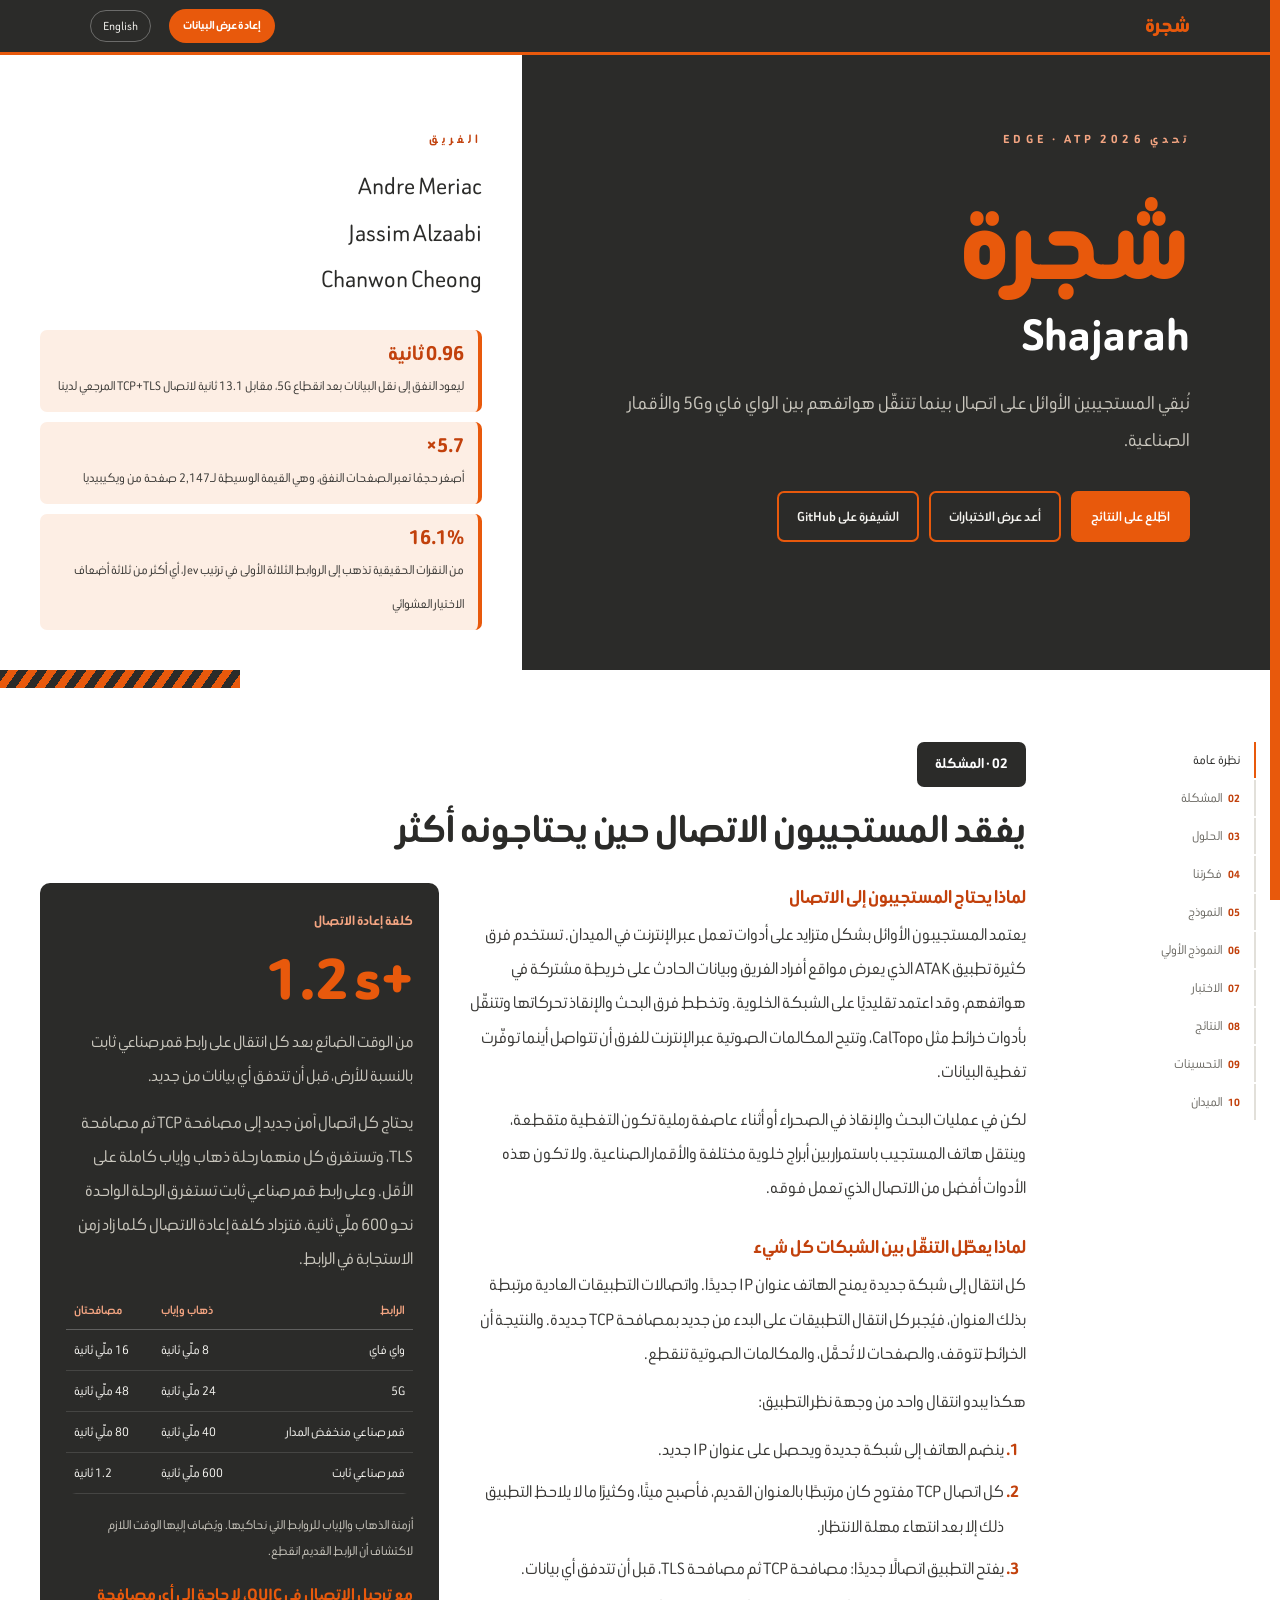
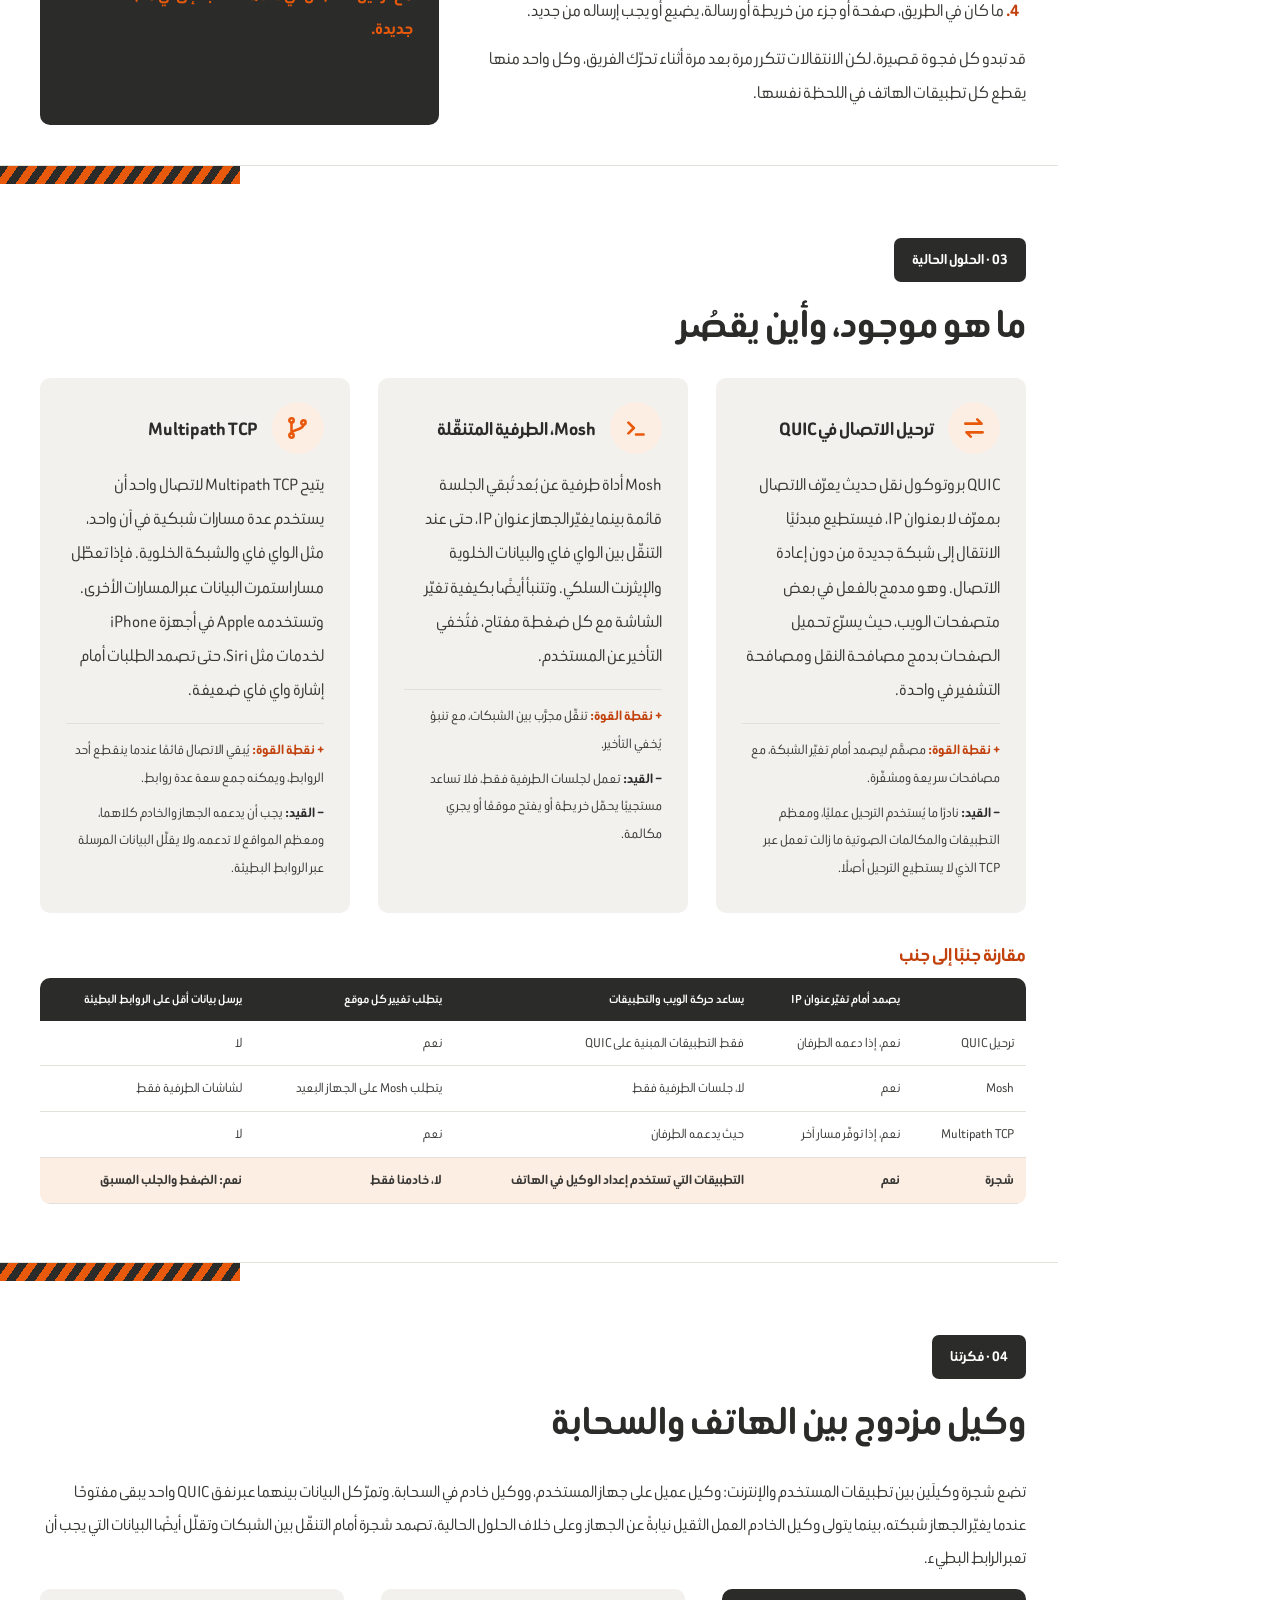
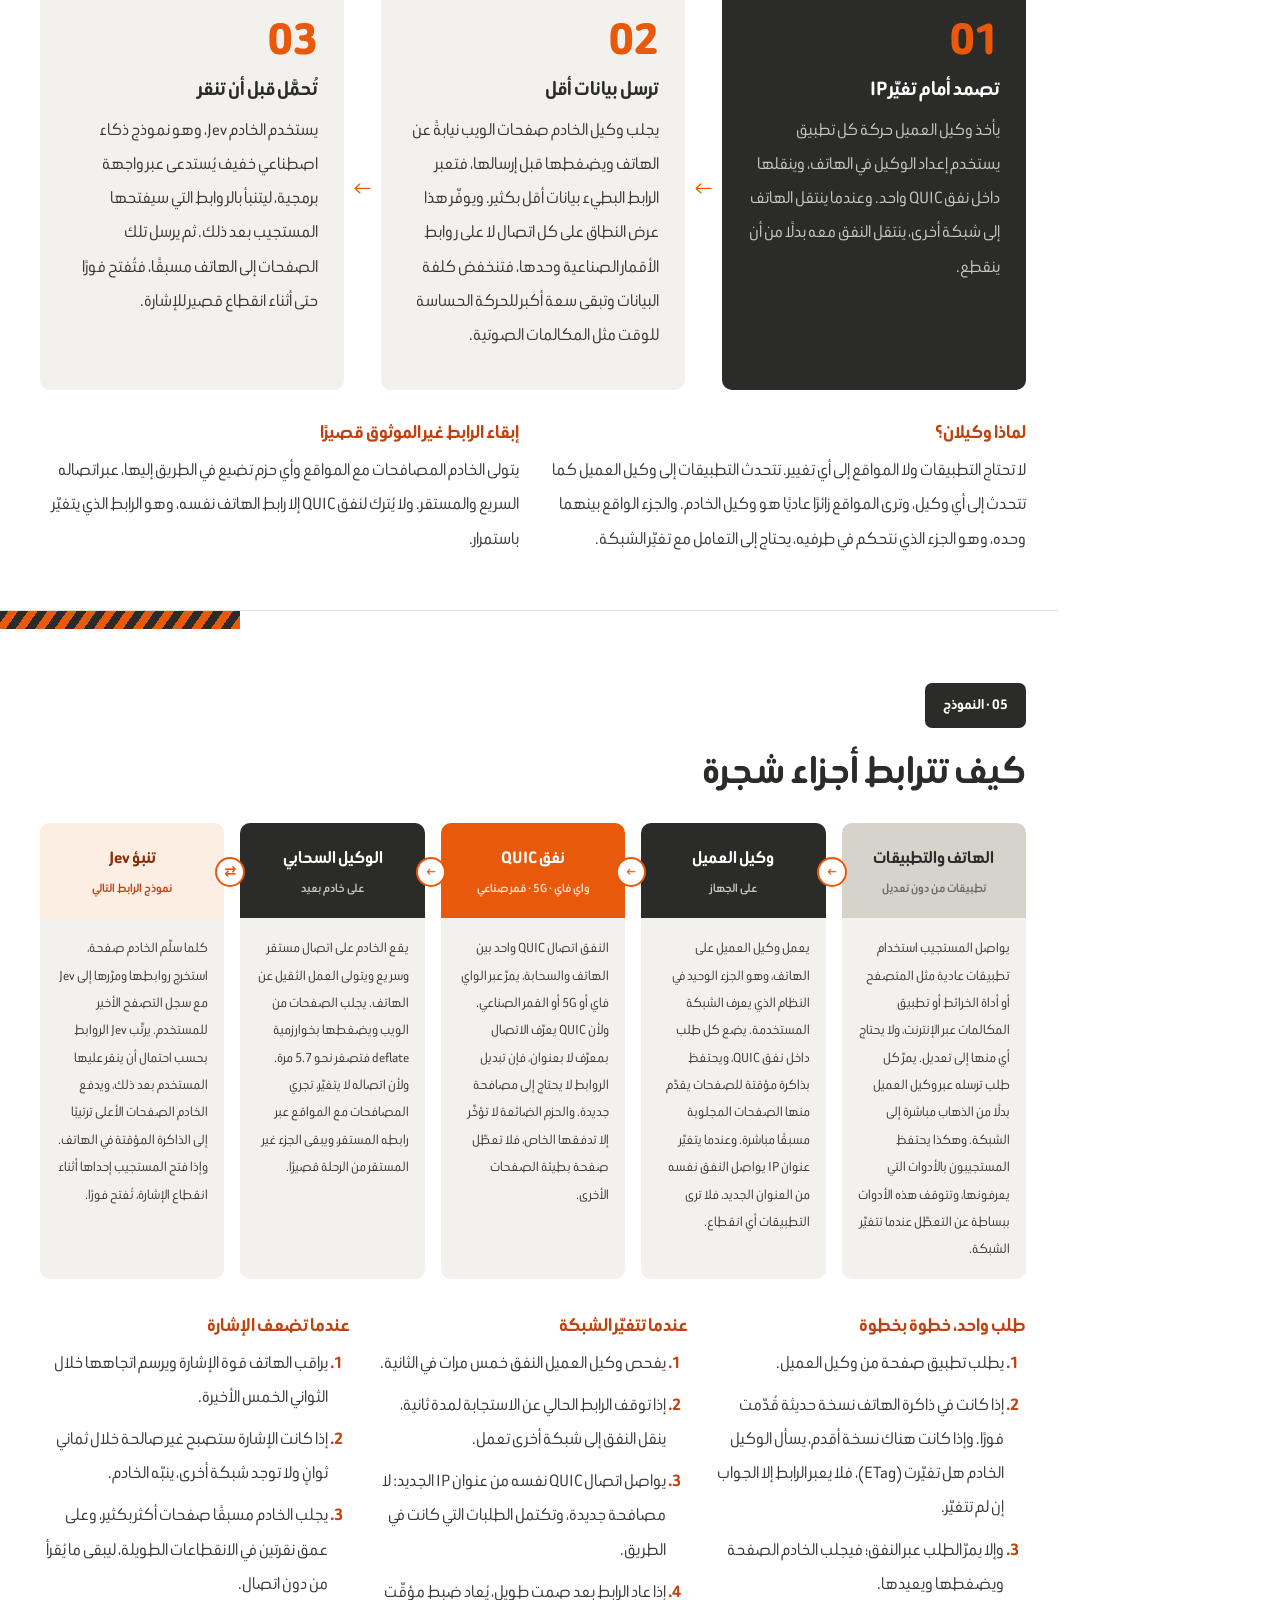
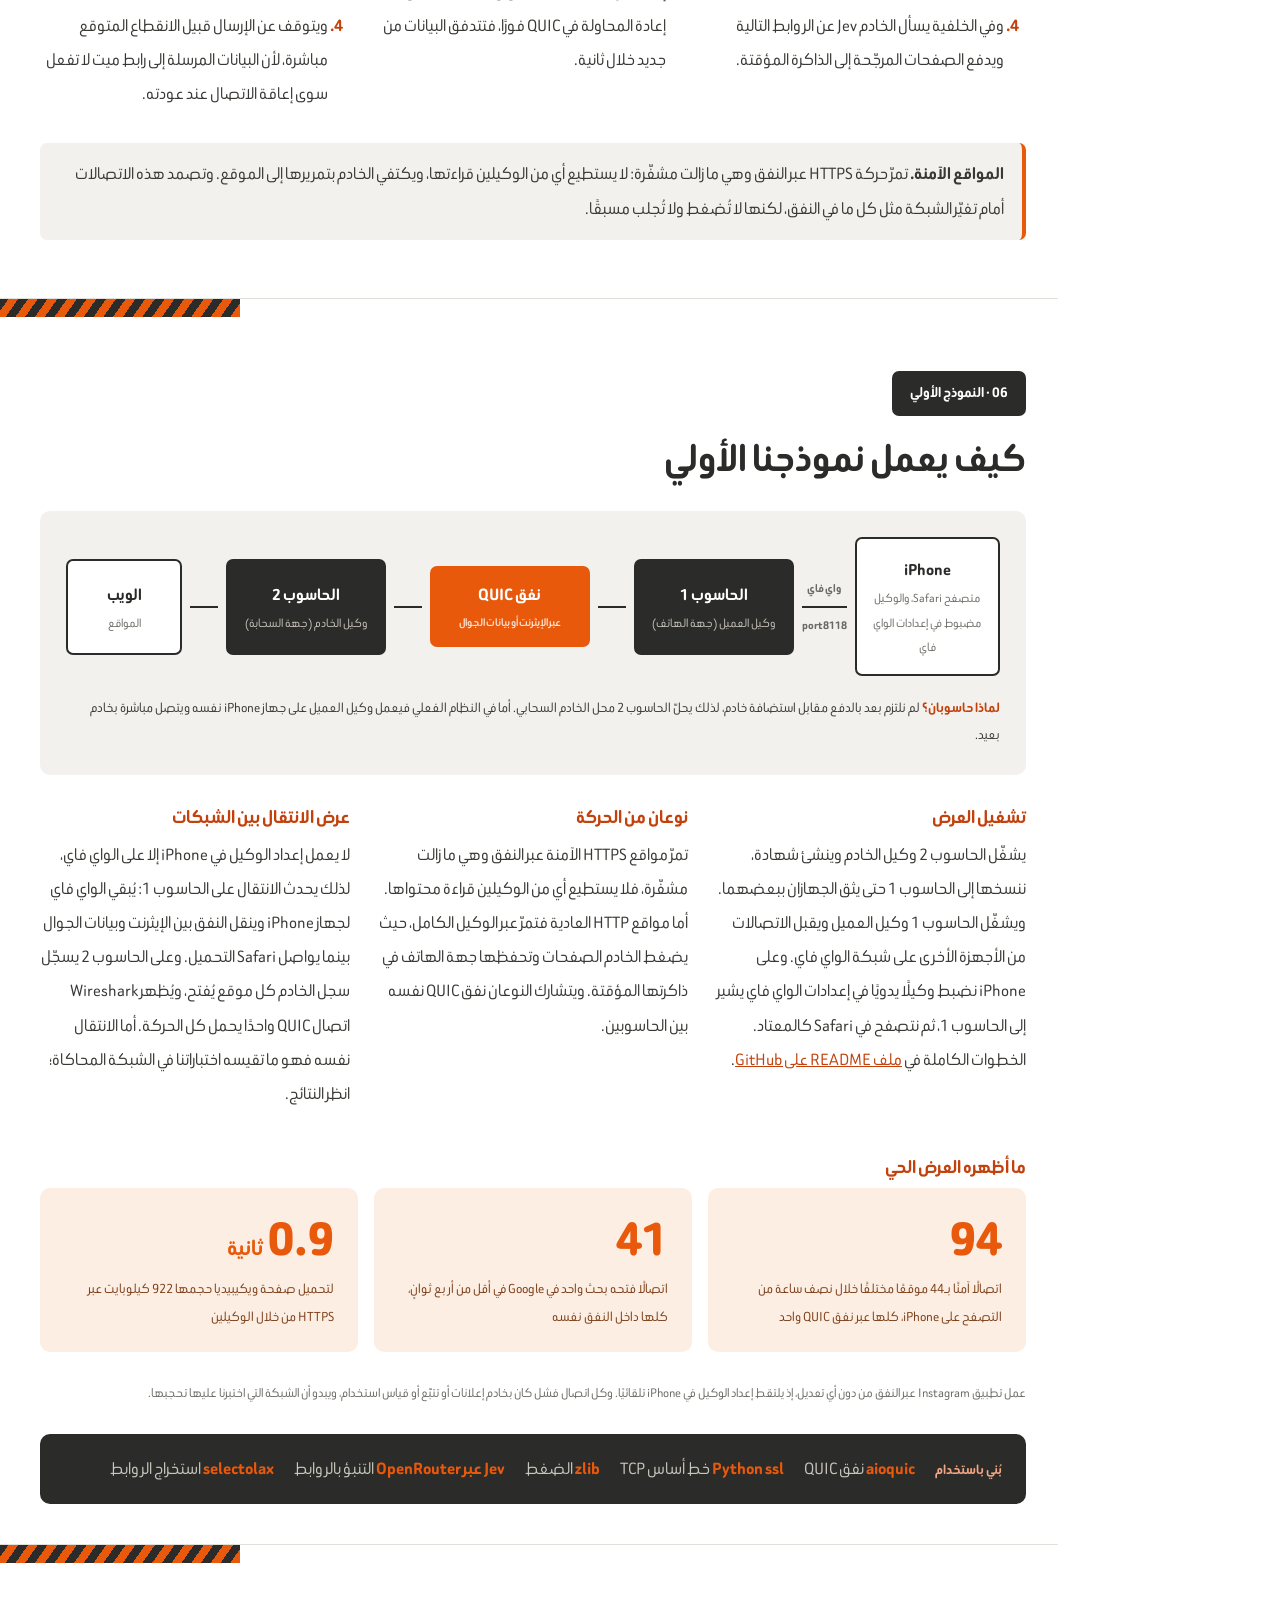
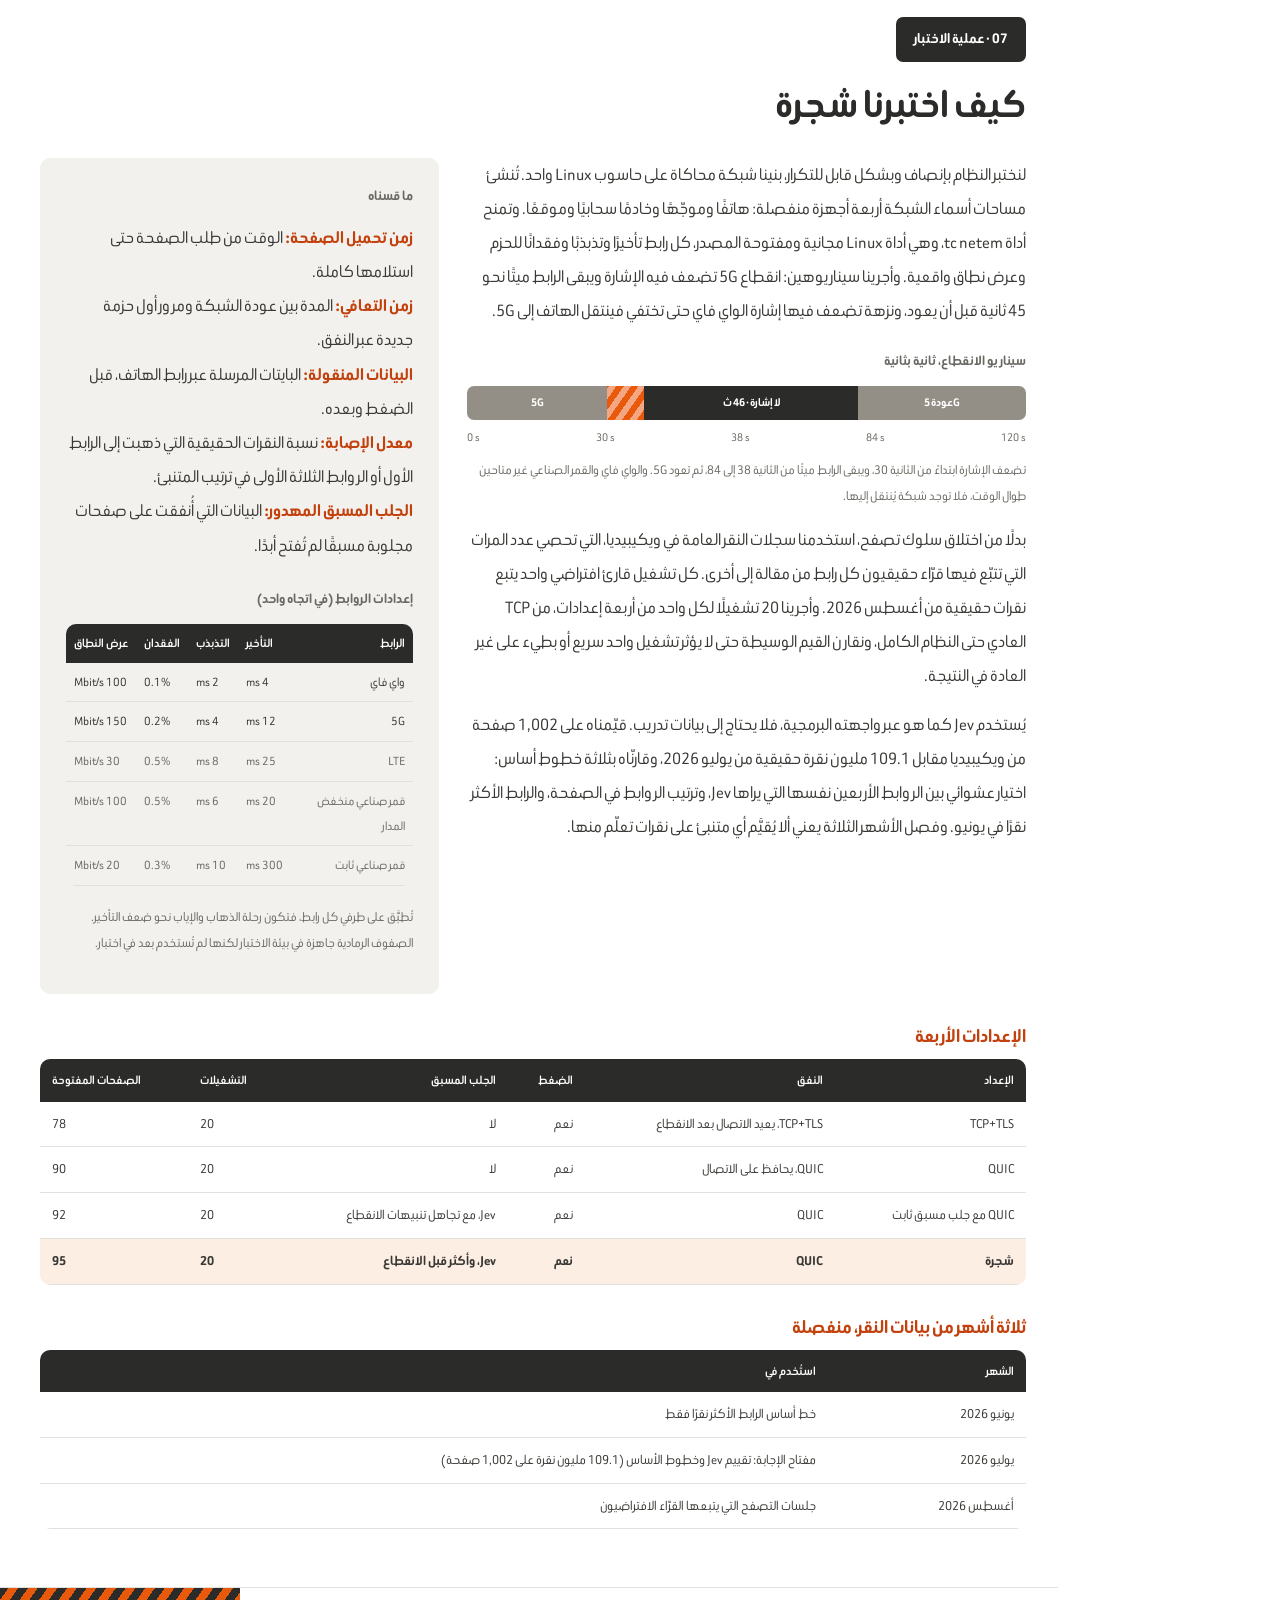
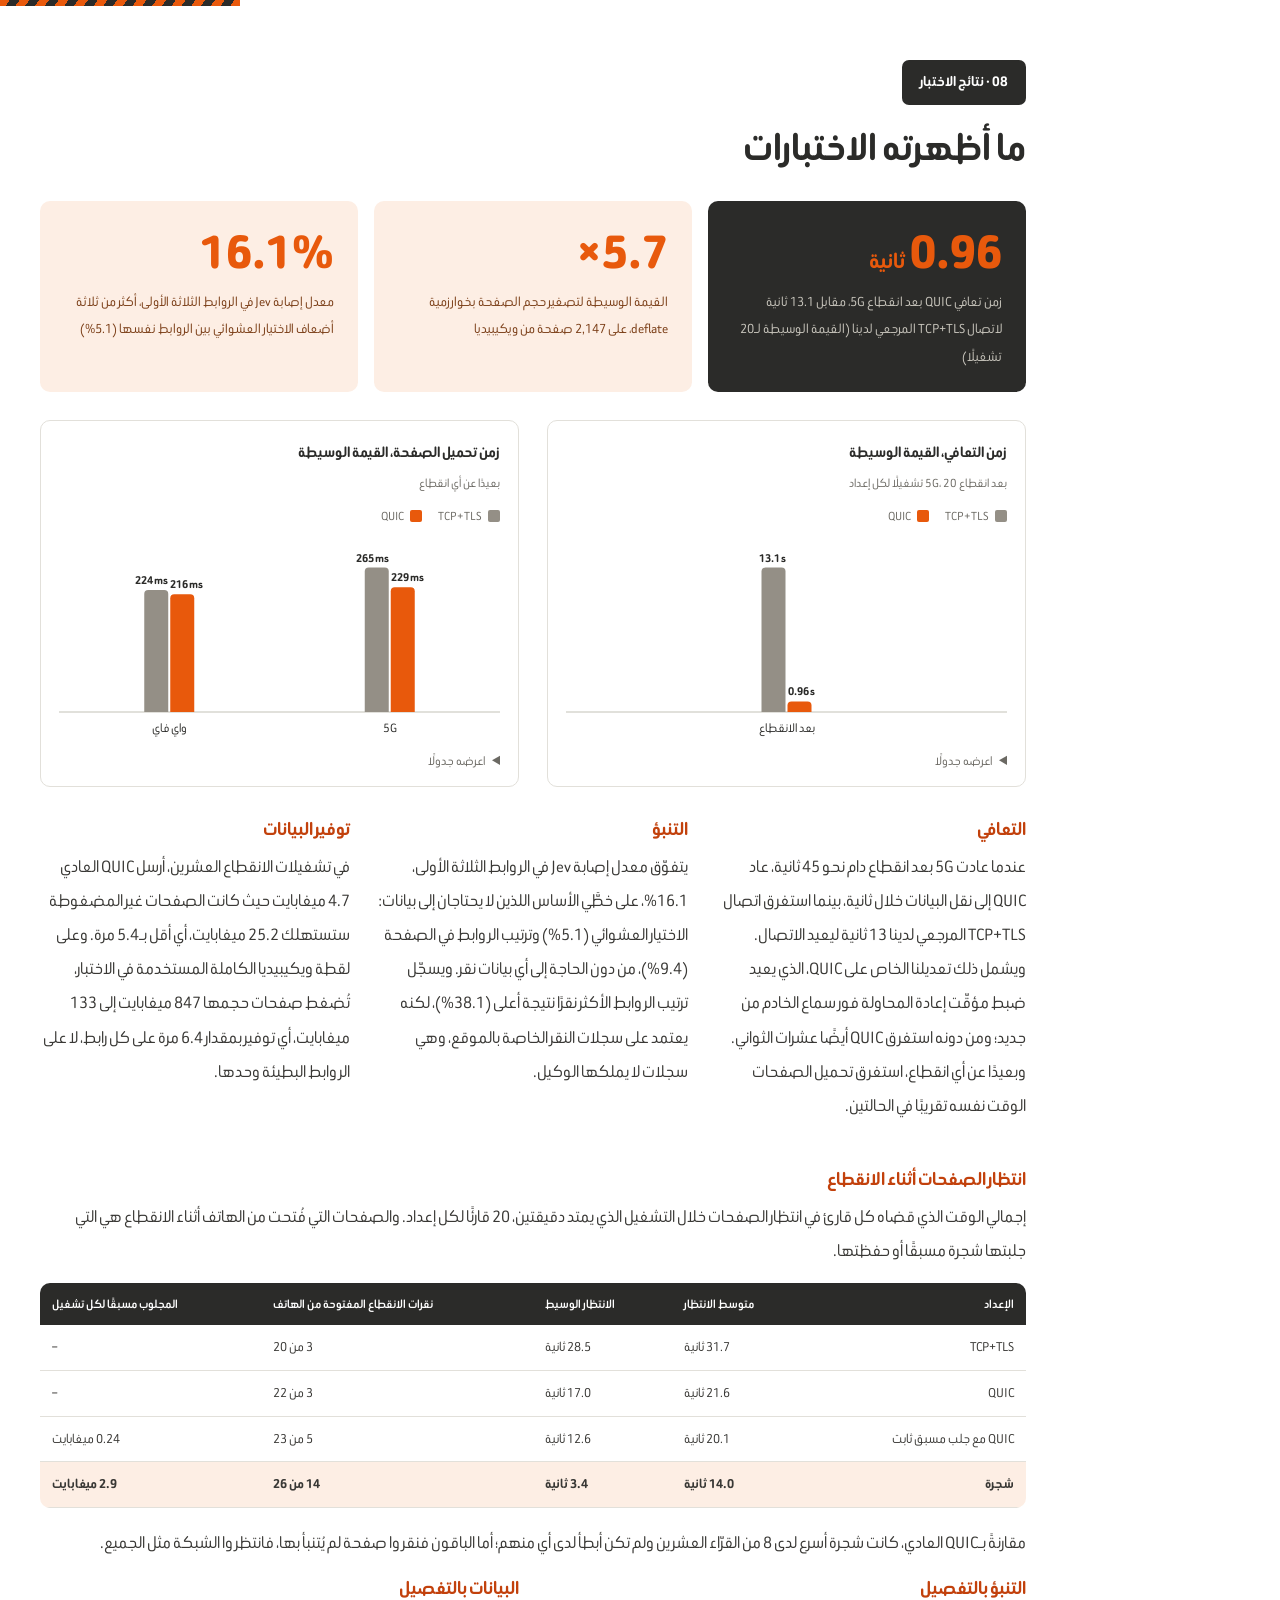
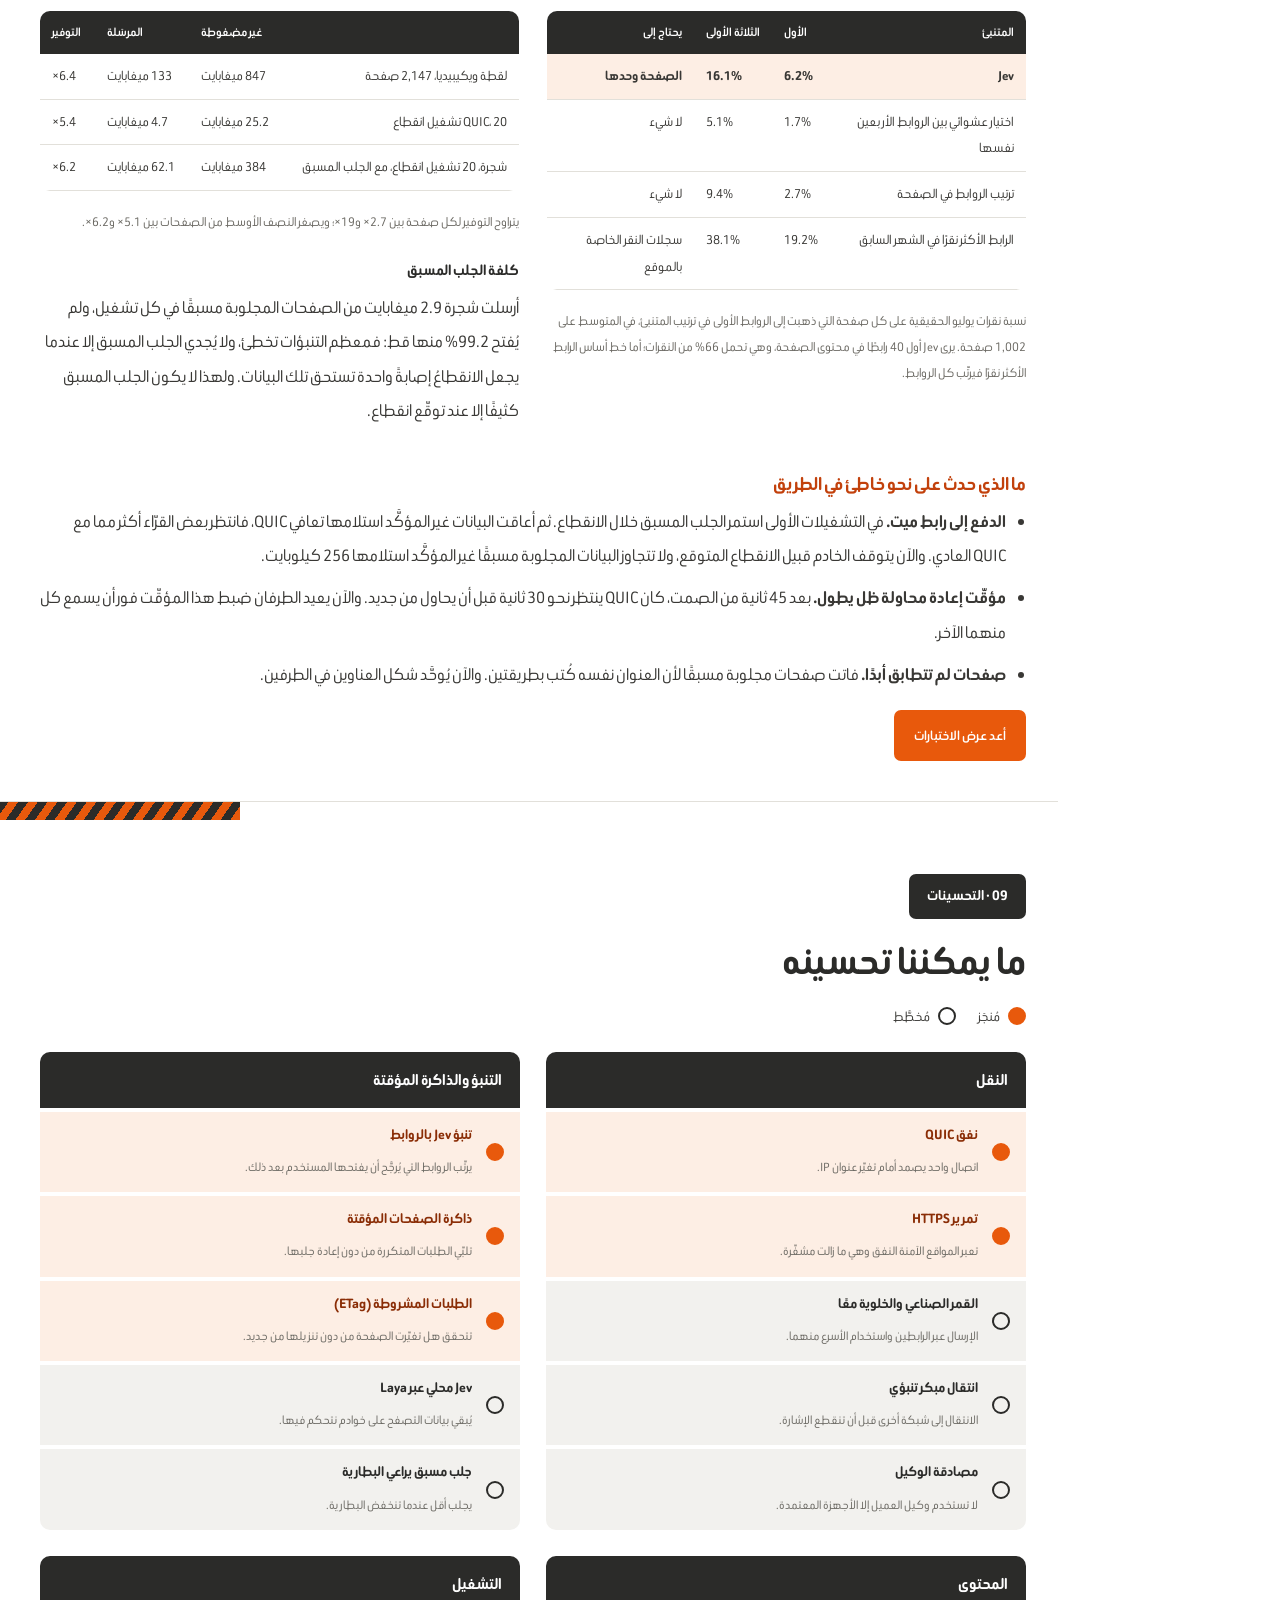
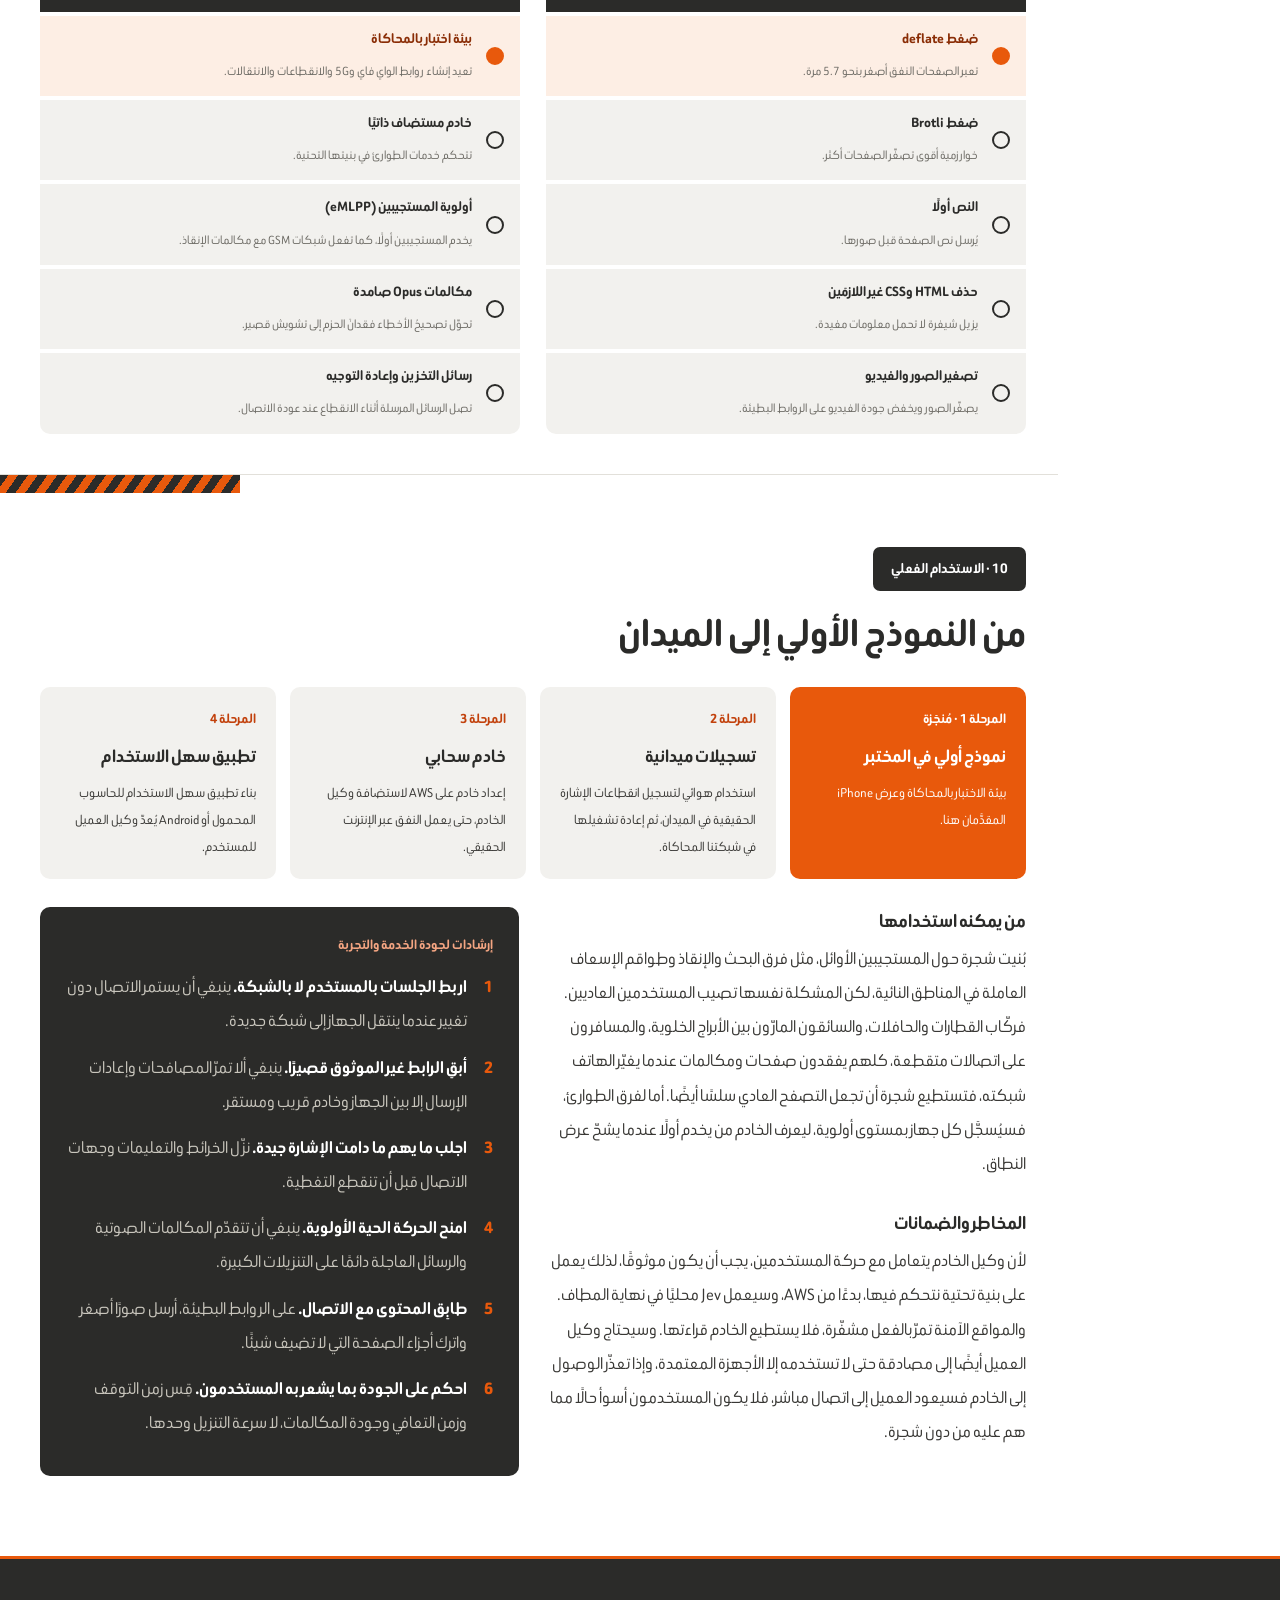
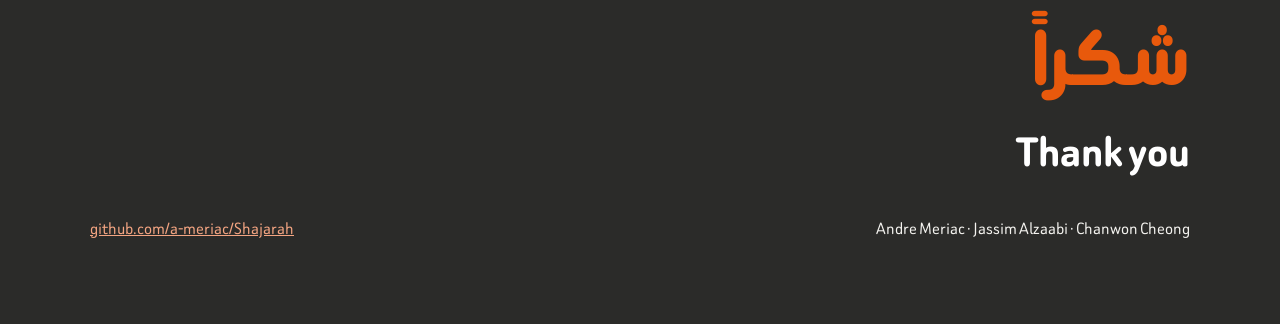
==== commit 9c0b6804: "Site: rounder, no big stripe bands, contents list back in the margin Cards, panels, tables, buttons " ====
--- a/site/ar.html
+++ b/site/ar.html
@@ -12,20 +12,9 @@
   <link rel="stylesheet" href="style.css">
 </head>
 <body>
-<nav class="topnav" aria-label="الأقسام">
+<nav class="topnav" aria-label="شجرة">
   <div class="wrap">
     <a class="brand" href="#top" aria-label="شجرة، العودة إلى الأعلى">شجرة</a>
-    <div class="links">
-      <a href="#problem"><b>02</b>المشكلة</a>
-      <a href="#solutions"><b>03</b>الحلول</a>
-      <a href="#idea"><b>04</b>فكرتنا</a>
-      <a href="#model"><b>05</b>النموذج</a>
-      <a href="#prototype"><b>06</b>النموذج الأولي</a>
-      <a href="#testing"><b>07</b>الاختبار</a>
-      <a href="#results"><b>08</b>النتائج</a>
-      <a href="#improvements"><b>09</b>التحسينات</a>
-      <a href="#field"><b>10</b>الميدان</a>
-    </div>
     <a class="navbtn" href="replay-ar.html">إعادة عرض البيانات</a>
     <a class="lang" href="index.html" lang="en" hreflang="en">English</a>
   </div>
@@ -60,6 +49,19 @@
   </div>
 </header>
 
+<div class="page">
+  <nav class="toc" aria-label="أقسام الصفحة">
+    <a href="#top">نظرة عامة</a>
+    <a href="#problem"><b>02</b>المشكلة</a>
+    <a href="#solutions"><b>03</b>الحلول</a>
+    <a href="#idea"><b>04</b>فكرتنا</a>
+    <a href="#model"><b>05</b>النموذج</a>
+    <a href="#prototype"><b>06</b>النموذج الأولي</a>
+    <a href="#testing"><b>07</b>الاختبار</a>
+    <a href="#results"><b>08</b>النتائج</a>
+    <a href="#improvements"><b>09</b>التحسينات</a>
+    <a href="#field"><b>10</b>الميدان</a>
+  </nav>
 <main>
 <!-- 02 -->
 <section class="slide" id="problem">
@@ -550,6 +552,7 @@
   </div>
 </section>
 </main>
+</div>
 
 <footer class="closing">
   <div class="wrap">
--- a/site/style.css
+++ b/site/style.css
@@ -32,6 +32,8 @@
   --outage: rgba(43, 43, 41, 0.07);
   --push-burst: #c9c6bd;
   --shadow: 0 4px 16px rgba(0, 0, 0, 0.12);
+  --r: 10px;               /* cards and panels, as on the first version of the site */
+  --r-sm: 7px;             /* buttons, tags, tiles */
   --sans: "Helvetica Neue", Helvetica, Arial, "Liberation Sans", system-ui, sans-serif;
   --arabic: "Beiruti", "Noto Naskh Arabic", system-ui, sans-serif;
 }
@@ -76,12 +78,9 @@
 .ltr { direction: ltr; unicode-bidi: isolate; display: inline-block; }
 
 /* ------------------------------------------------------------------ top bar */
-.topnav {
-  position: sticky; top: 0; z-index: 10; background: var(--dark); color: var(--on-dark);
-  border-bottom: 3px solid var(--orange);
-}
+.topnav { background: var(--dark); color: var(--on-dark); border-bottom: 3px solid var(--orange); }
 .topnav .wrap { display: flex; align-items: center; gap: 18px; height: 52px; }
-.topnav .brand { font: 800 1.45rem/1 var(--arabic); color: var(--orange); text-decoration: none; flex: none; }
+.topnav .brand { font: 800 1.45rem/1 var(--arabic); color: var(--orange); text-decoration: none; flex: none; margin-inline-end: auto; }
 .topnav .links {
   display: flex; gap: 16px; overflow-x: auto; white-space: nowrap; scrollbar-width: none;
   flex: 1; min-width: 0; font-size: 0.8rem; letter-spacing: 0.03em;
@@ -94,22 +93,18 @@
 .topnav .links a b { color: var(--on-dark-accent); font-weight: 600; margin-inline-end: 5px; }
 .lang {
   flex: none; font-size: 0.85rem; color: var(--on-dark); text-decoration: none;
-  border: 1px solid rgba(255, 255, 255, 0.3); border-radius: 3px; padding: 3px 10px;
+  border: 1px solid rgba(255, 255, 255, 0.3); border-radius: 999px; padding: 3px 12px;
 }
 .lang:lang(ar) { font-family: var(--arabic); font-size: 1rem; }
 .lang:hover { border-color: var(--orange); }
-.navbtn { flex: none; font-size: 0.82rem; font-weight: 700; color: #fff; background: var(--orange); text-decoration: none; padding: 5px 12px; border-radius: 2px; white-space: nowrap; }
+.navbtn { flex: none; font-size: 0.82rem; font-weight: 700; color: #fff; background: var(--orange); text-decoration: none; padding: 5px 14px; border-radius: 999px; white-space: nowrap; }
 @media (max-width: 600px) { .navbtn { display: none; } }
 
 /* ------------------------------------------------------------------ title slide */
 .hero { display: grid; grid-template-columns: minmax(0, 1.45fr) minmax(0, 1fr); background: var(--bg); }
 .hero .dark {
   position: relative; background: var(--dark); color: var(--on-dark);
-  padding: 72px 40px 96px; padding-inline-start: max(40px, calc((100vw - 1180px) / 2 + 40px));
-}
-.hero .dark::after {
-  content: ""; position: absolute; inset-inline: 0; bottom: 0; height: 30px;
-  background: repeating-linear-gradient(-55deg, var(--orange) 0 14px, var(--stripe-b) 14px 30px);
+  padding: 72px 40px 72px; padding-inline-start: max(40px, calc((100vw - 1180px) / 2 + 40px));
 }
 .hero .kicker { font-size: 0.85rem; font-weight: 700; letter-spacing: 0.3em; color: var(--on-dark-accent); text-transform: uppercase; margin: 0 0 32px; }
 .hero .wordmark { font: 800 clamp(4.5rem, 12vw, 7.5rem)/1 var(--arabic); color: var(--orange); margin: 0; }
@@ -119,23 +114,47 @@
 .hero .side h2 { font-size: 0.85rem; letter-spacing: 0.3em; color: var(--orange-text); text-transform: uppercase; margin: 0 0 12px; }
 .hero .team { list-style: none; padding: 0; margin: 0; font-size: 1.7rem; color: var(--ink); line-height: 1.7; }
 .hero .glance { display: grid; gap: 10px; }
-.hero .glance div { background: var(--peach); padding: 10px 14px; border-inline-start: 4px solid var(--orange); }
+.hero .glance div { background: var(--peach); padding: 10px 14px; border-inline-start: 4px solid var(--orange); border-radius: var(--r-sm); }
 .hero .glance b { display: block; font-size: 1.45rem; color: var(--orange-text); line-height: 1.2; }
 .hero .glance span { font-size: 0.9rem; color: var(--text); }
 @media (max-width: 900px) {
   .hero { grid-template-columns: minmax(0, 1fr); }
-  .hero .dark { padding: 48px 20px 72px; }
+  .hero .dark { padding: 48px 20px 52px; }
   .hero .side { padding: 32px 20px 8px; }
 }
 
 .buttons { display: flex; flex-wrap: wrap; gap: 10px; }
 .btn {
   display: inline-block; padding: 10px 18px; font-weight: 600; font-size: 0.95rem; text-decoration: none;
-  border: 2px solid var(--orange); color: var(--on-dark); background: transparent; border-radius: 2px;
+  border: 2px solid var(--orange); color: var(--on-dark); background: transparent; border-radius: var(--r-sm);
 }
 .btn.primary { background: var(--orange); color: #fff; }
 .btn:hover { filter: brightness(1.08); }
 .btn.light { color: var(--ink); }
+
+/* ------------------------------------------------------------------ contents */
+.page { max-width: 1400px; margin: 0 auto; }
+nav.toc {
+  position: sticky; top: 0; z-index: 10; background: var(--bg); border-bottom: 1px solid var(--line);
+  display: flex; gap: 18px; overflow-x: auto; white-space: nowrap; scrollbar-width: none;
+  padding: 10px 16px; font-size: 0.88rem;
+}
+nav.toc::-webkit-scrollbar { display: none; }
+nav.toc a { color: var(--muted); text-decoration: none; padding: 2px 0; border-bottom: 2px solid transparent; }
+nav.toc a b { color: var(--orange-text); font-weight: 700; margin-inline-end: 6px; font-size: 0.85em; }
+nav.toc a:hover { color: var(--ink); }
+nav.toc a.active { color: var(--ink); border-bottom-color: var(--orange); }
+@media (min-width: 1180px) {
+  .page { display: grid; grid-template-columns: 190px minmax(0, 1fr); gap: 8px; padding-inline-start: 24px; }
+  nav.toc {
+    align-self: start; top: 24px; margin-top: 72px; flex-direction: column; gap: 2px; padding: 0;
+    border: 0; background: none; overflow: visible; white-space: normal; font-size: 0.9rem;
+  }
+  nav.toc a { padding: 5px 0; padding-inline-start: 14px; border-bottom: 0; border-inline-start: 2px solid var(--line); }
+  nav.toc a.active { border-inline-start-color: var(--orange); }
+  .page .wrap { padding-inline: 32px 40px; }
+  .page .slide { scroll-margin-top: 16px; }
+}
 
 /* ------------------------------------------------------------------ slides */
 .slide { position: relative; padding: 72px 0 40px; scroll-margin-top: 56px; }
@@ -146,7 +165,7 @@
 .slide + .slide { border-top: 1px solid var(--line); }
 .tag {
   display: inline-block; background: var(--dark); color: #fff; font-size: 0.82rem; font-weight: 700;
-  letter-spacing: 0.18em; text-transform: uppercase; padding: 8px 18px; margin: 0 0 18px;
+  letter-spacing: 0.18em; text-transform: uppercase; padding: 8px 18px; margin: 0 0 18px; border-radius: var(--r-sm);
 }
 :lang(ar) .tag { letter-spacing: 0; font-size: 1rem; }
 h2.title { font-size: clamp(1.9rem, 4vw, 2.7rem); line-height: 1.15; color: var(--ink); margin: 0 0 28px; letter-spacing: -0.01em; }
@@ -174,7 +193,7 @@
 .cols.three { grid-template-columns: repeat(3, minmax(0, 1fr)); }
 @media (max-width: 900px) { .cols.two, .cols.halves, .cols.three { grid-template-columns: minmax(0, 1fr); } }
 
-.card { background: var(--panel); padding: 24px 26px; }
+.card { background: var(--panel); padding: 24px 26px; border-radius: var(--r); }
 .card.dark { background: var(--dark); color: var(--on-dark); }
 .card.dark h3, .card.dark > .num { color: var(--orange); }
 .card.dark table { font-size: 0.9rem; }
@@ -213,8 +232,8 @@
 
 /* The model: five columns with headers */
 .flow { display: grid; grid-template-columns: repeat(5, minmax(0, 1fr)); gap: 16px; }
-.flow .col { display: flex; flex-direction: column; background: var(--panel); position: relative; }
-.flow .col header { padding: 18px 14px; text-align: center; background: #d6d3cb; color: var(--ink); min-height: 92px; display: flex; flex-direction: column; justify-content: center; }
+.flow .col { display: flex; flex-direction: column; background: var(--panel); position: relative; border-radius: var(--r); }
+.flow .col header { padding: 18px 14px; text-align: center; background: #d6d3cb; color: var(--ink); min-height: 92px; display: flex; flex-direction: column; justify-content: center; border-radius: var(--r) var(--r) 0 0; }
 .flow .col header b { font-size: 1.2rem; }
 .flow .col header span { font-size: 0.85rem; color: var(--muted); font-weight: 600; }
 .flow .col.dk header { background: var(--dark); color: #fff; }
@@ -242,9 +261,9 @@
 }
 
 /* Prototype diagram */
-.diagram { background: var(--panel); padding: 26px; }
+.diagram { background: var(--panel); padding: 26px; border-radius: var(--r); }
 .diagram .row { display: grid; grid-template-columns: 1fr auto 1.1fr auto 1.1fr auto 1.1fr auto 0.8fr; align-items: center; gap: 8px; }
-.diagram .box { border: 2px solid var(--ink); background: var(--bg); padding: 14px 10px; text-align: center; min-height: 96px; display: flex; flex-direction: column; justify-content: center; }
+.diagram .box { border: 2px solid var(--ink); background: var(--bg); padding: 14px 10px; text-align: center; min-height: 96px; display: flex; flex-direction: column; justify-content: center; border-radius: var(--r-sm); }
 .diagram .box b { font-size: 1.15rem; color: var(--ink); }
 .diagram .box span { font-size: 0.85rem; color: var(--muted); }
 .diagram .box.dk { background: var(--dark); border-color: var(--dark); }
@@ -252,7 +271,7 @@
 .diagram .box.dk span { color: var(--on-dark-muted); }
 .diagram .link { text-align: center; font-size: 0.8rem; color: var(--muted); font-weight: 700; }
 .diagram .link i { display: block; height: 2px; background: var(--ink); min-width: 28px; margin: 6px 0; position: relative; }
-.diagram .tunnel { background: var(--orange); color: #fff; text-align: center; padding: 12px 10px; font-weight: 700; }
+.diagram .tunnel { background: var(--orange); color: #fff; text-align: center; padding: 12px 10px; font-weight: 700; border-radius: var(--r-sm); }
 .diagram .tunnel small { display: block; font-weight: 600; color: #ffe3d3; font-size: 0.78rem; }
 .diagram .note { margin: 18px 0 0; font-size: 0.95rem; }
 .diagram .note b { color: var(--orange-text); }
@@ -261,13 +280,13 @@
   .diagram .link i { width: 2px; height: 22px; min-width: 0; margin: 4px auto; }
 }
 
-.built-with { background: var(--dark); color: var(--on-dark-muted); padding: 18px 24px; display: flex; flex-wrap: wrap; gap: 8px 20px; align-items: baseline; margin-top: 28px; }
+.built-with { background: var(--dark); color: var(--on-dark-muted); padding: 18px 24px; border-radius: var(--r); display: flex; flex-wrap: wrap; gap: 8px 20px; align-items: baseline; margin-top: 28px; }
 .built-with .label { color: var(--on-dark-accent); margin: 0; }
 .built-with b { color: var(--orange); font-weight: 700; }
 
 /* Stat tiles in a row */
 .stats { display: grid; grid-template-columns: repeat(auto-fit, minmax(230px, 1fr)); gap: 16px; margin: 0 0 28px; }
-.stat { padding: 22px 24px; background: var(--peach); }
+.stat { padding: 22px 24px; background: var(--peach); border-radius: var(--r); }
 .stat.dark { background: var(--dark); }
 .stat .num { font-size: clamp(2.4rem, 5vw, 3.4rem); font-weight: 800; color: var(--orange); line-height: 1.05; }
 .stat .num small { font-size: 0.45em; font-weight: 700; }
@@ -277,7 +296,7 @@
 :root[data-theme="dark"] .stat p { color: var(--text); }
 
 /* Tables */
-.table-wrap { overflow-x: auto; margin: 10px 0 18px; }
+.table-wrap { overflow-x: auto; margin: 10px 0 18px; border-radius: var(--r); }
 table { border-collapse: collapse; font-size: 0.93rem; min-width: 100%; }
 th, td { text-align: start; padding: 9px 12px; border-bottom: 1px solid var(--line); vertical-align: top; }
 thead th { background: var(--dark); color: #fff; font-weight: 600; font-size: 0.85rem; border-bottom: 0; }
@@ -287,7 +306,7 @@
 caption { caption-side: bottom; text-align: start; color: var(--muted); font-size: 0.85rem; padding-top: 8px; }
 
 /* Charts */
-.chart-card { background: var(--bg); border: 1px solid var(--line); padding: 16px 18px 12px; }
+.chart-card { background: var(--bg); border: 1px solid var(--line); padding: 16px 18px 12px; border-radius: var(--r); }
 .chart-card h4 { margin: 0 0 4px; }
 .chart-card .sub { font-size: 0.85rem; color: var(--muted); margin: 0 0 8px; }
 .legend { display: flex; flex-wrap: wrap; gap: 4px 16px; font-size: 0.85rem; color: var(--muted); margin: 6px 0 4px; }
@@ -308,7 +327,7 @@
 .tooltip {
   position: fixed; pointer-events: none; z-index: 30; max-width: 280px; display: none;
   background: var(--bg); color: var(--text); border: 1px solid var(--line); padding: 7px 10px;
-  font-size: 0.85rem; box-shadow: var(--shadow);
+  font-size: 0.85rem; box-shadow: var(--shadow); border-radius: var(--r-sm);
 }
 .tooltip b { color: var(--ink); }
 
@@ -317,6 +336,7 @@
 .map-legend span { display: inline-flex; align-items: center; gap: 8px; }
 .mind { display: grid; grid-template-columns: repeat(2, minmax(0, 1fr)); gap: 26px; }
 @media (max-width: 900px) { .mind { grid-template-columns: minmax(0, 1fr); } }
+.group { border-radius: var(--r); overflow: hidden; }
 .group .gname { background: var(--dark); color: #fff; font-weight: 700; font-size: 1.1rem; padding: 12px 18px; }
 .group ul { list-style: none; padding: 0; margin: 4px 0 0; display: grid; gap: 4px; }
 .group li { background: var(--panel); padding: 9px 16px; display: grid; grid-template-columns: auto minmax(0, 1fr); gap: 14px; align-items: center; }
@@ -331,7 +351,7 @@
 
 /* Phases */
 .phases { display: grid; grid-template-columns: repeat(4, minmax(0, 1fr)); gap: 14px; margin-bottom: 28px; }
-.phase { background: var(--panel); padding: 18px 20px; position: relative; }
+.phase { background: var(--panel); padding: 18px 20px; position: relative; border-radius: var(--r); }
 .phase.done { background: var(--orange); color: #fff; }
 .phase .label { color: var(--orange-text); margin-bottom: 6px; }
 .phase.done .label { color: #fff; }
@@ -339,7 +359,7 @@
 .phase.done h4 { color: #fff; }
 .phase p { font-size: 0.93rem; margin: 0; }
 @media (max-width: 900px) { .phases { grid-template-columns: minmax(0, 1fr); } }
-.guidelines { background: var(--dark); color: var(--on-dark-muted); padding: 24px 26px; }
+.guidelines { background: var(--dark); color: var(--on-dark-muted); padding: 24px 26px; border-radius: var(--r); }
 .guidelines .label { color: var(--on-dark-accent); }
 .guidelines ol { list-style: none; counter-reset: g; padding: 0; margin: 0; }
 .guidelines li { counter-increment: g; margin-bottom: 12px; padding-inline-start: 26px; position: relative; }
@@ -347,7 +367,7 @@
 .guidelines b { color: #fff; }
 
 /* Outage timeline (testing slide) */
-.timeline { display: flex; height: 34px; margin: 10px 0 6px; font-size: 0.8rem; font-weight: 700; direction: ltr; }
+.timeline { display: flex; height: 34px; margin: 10px 0 6px; font-size: 0.8rem; font-weight: 700; direction: ltr; border-radius: var(--r-sm); overflow: hidden; }
 .timeline div { display: grid; place-items: center; color: #fff; overflow: hidden; white-space: nowrap; }
 .timeline .ok { background: var(--series-tcp); }
 .timeline .fade { background: repeating-linear-gradient(-55deg, var(--orange) 0 6px, #f4a582 6px 12px); }
@@ -355,28 +375,24 @@
 .timeline-axis { display: flex; justify-content: space-between; font-size: 0.8rem; color: var(--muted); direction: ltr; }
 
 /* Closing slide */
-.closing { background: var(--dark); color: var(--on-dark); position: relative; padding: 64px 0 96px; margin-top: 40px; }
-.closing::after {
-  content: ""; position: absolute; inset-inline: 0; bottom: 0; height: 30px;
-  background: repeating-linear-gradient(-55deg, var(--orange) 0 14px, var(--stripe-b) 14px 30px);
-}
+.closing { background: var(--dark); color: var(--on-dark); position: relative; padding: 56px 0 64px; margin-top: 40px; border-top: 3px solid var(--orange); }
 .closing .thanks-ar { font: 800 clamp(3.5rem, 9vw, 5.5rem)/1 var(--arabic); color: var(--orange); margin: 0; }
 .closing .thanks { font-size: clamp(2rem, 5vw, 3rem); font-weight: 700; color: #fff; margin: 6px 0 16px; }
 .closing .wrap { display: flex; flex-wrap: wrap; justify-content: space-between; align-items: end; gap: 24px; }
 .closing a { color: var(--on-dark-accent); }
 
-.callout { border-inline-start: 4px solid var(--orange); background: var(--panel); padding: 14px 18px; margin: 18px 0; }
+.callout { border-inline-start: 4px solid var(--orange); background: var(--panel); padding: 14px 18px; margin: 18px 0; border-radius: var(--r-sm); }
 .note-inline { font-size: 0.88rem; color: var(--muted); }
 
 /* ------------------------------------------------------------------ replay player */
 .controls {
   display: flex; flex-wrap: wrap; gap: 10px 16px; align-items: end;
-  background: var(--panel); padding: 14px 16px; margin-bottom: 16px;
+  background: var(--panel); padding: 14px 16px; margin-bottom: 16px; border-radius: var(--r);
 }
 .controls label { display: flex; flex-direction: column; font-size: 0.8rem; color: var(--muted); gap: 3px; font-weight: 700; letter-spacing: 0.04em; }
 .controls select, .controls button {
   font: inherit; font-size: 0.92rem; color: var(--ink); background: var(--bg);
-  border: 1px solid var(--line); border-radius: 2px; padding: 6px 10px; letter-spacing: 0;
+  border: 1px solid var(--line); border-radius: var(--r-sm); padding: 6px 10px; letter-spacing: 0;
 }
 .controls select { max-width: 100%; }
 .controls button { cursor: pointer; font-weight: 700; }
@@ -386,13 +402,13 @@
 .clock { font-variant-numeric: tabular-nums; min-width: 92px; text-align: end; white-space: nowrap; font-weight: 700; color: var(--ink); }
 .lanes { display: grid; gap: 16px; grid-template-columns: minmax(0, 1fr); }
 @media (min-width: 980px) { .lanes.two { grid-template-columns: minmax(0, 1fr) minmax(0, 1fr); } }
-.lane { background: var(--bg); border: 1px solid var(--line); border-top: 4px solid var(--dark); padding: 14px; min-width: 0; }
+.lane { background: var(--bg); border: 1px solid var(--line); padding: 14px 16px; min-width: 0; border-radius: var(--r); }
 .lane h3 { margin: 0 0 2px; color: var(--ink); }
 .lane .sub { color: var(--muted); font-size: 0.88rem; margin: 0 0 10px; min-height: 3.1em; }
 /* Fixed-size tiles: values change every frame during playback and must never reflow the page. */
 .tiles { display: grid; grid-template-columns: repeat(3, minmax(0, 1fr)); gap: 8px; margin-bottom: 12px; }
 @media (max-width: 520px) { .tiles { grid-template-columns: repeat(2, minmax(0, 1fr)); } }
-.tile { background: var(--panel); padding: 8px 10px; height: 64px; overflow: hidden; }
+.tile { background: var(--panel); padding: 8px 10px; height: 64px; overflow: hidden; border-radius: var(--r-sm); }
 .tile .k { color: var(--muted); font-size: 0.72rem; font-weight: 700; letter-spacing: 0.08em; text-transform: uppercase; white-space: nowrap; overflow: hidden; text-overflow: ellipsis; }
 :lang(ar) .tile .k { letter-spacing: 0; font-size: 0.85rem; }
 .tile .v { font-size: 1.15rem; font-weight: 700; color: var(--ink); white-space: nowrap; overflow: hidden; text-overflow: ellipsis; font-variant-numeric: tabular-nums; }
